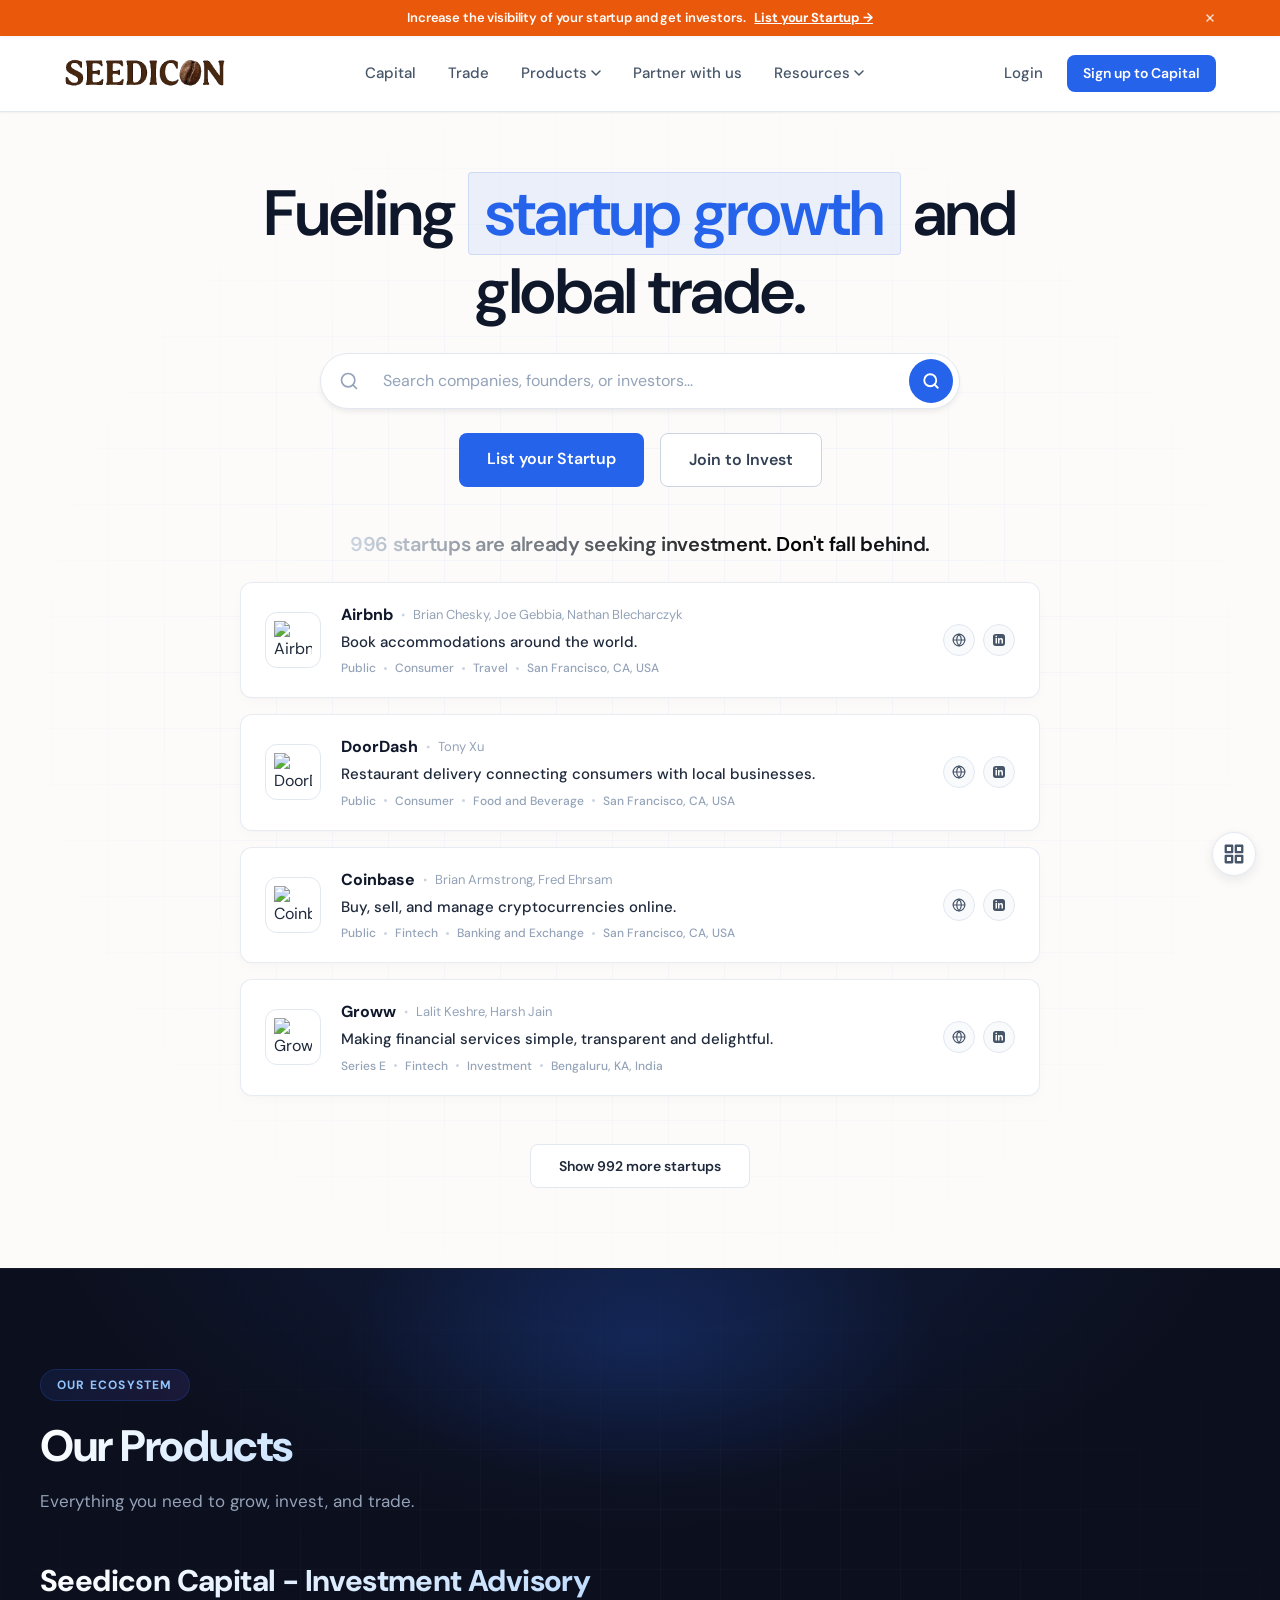
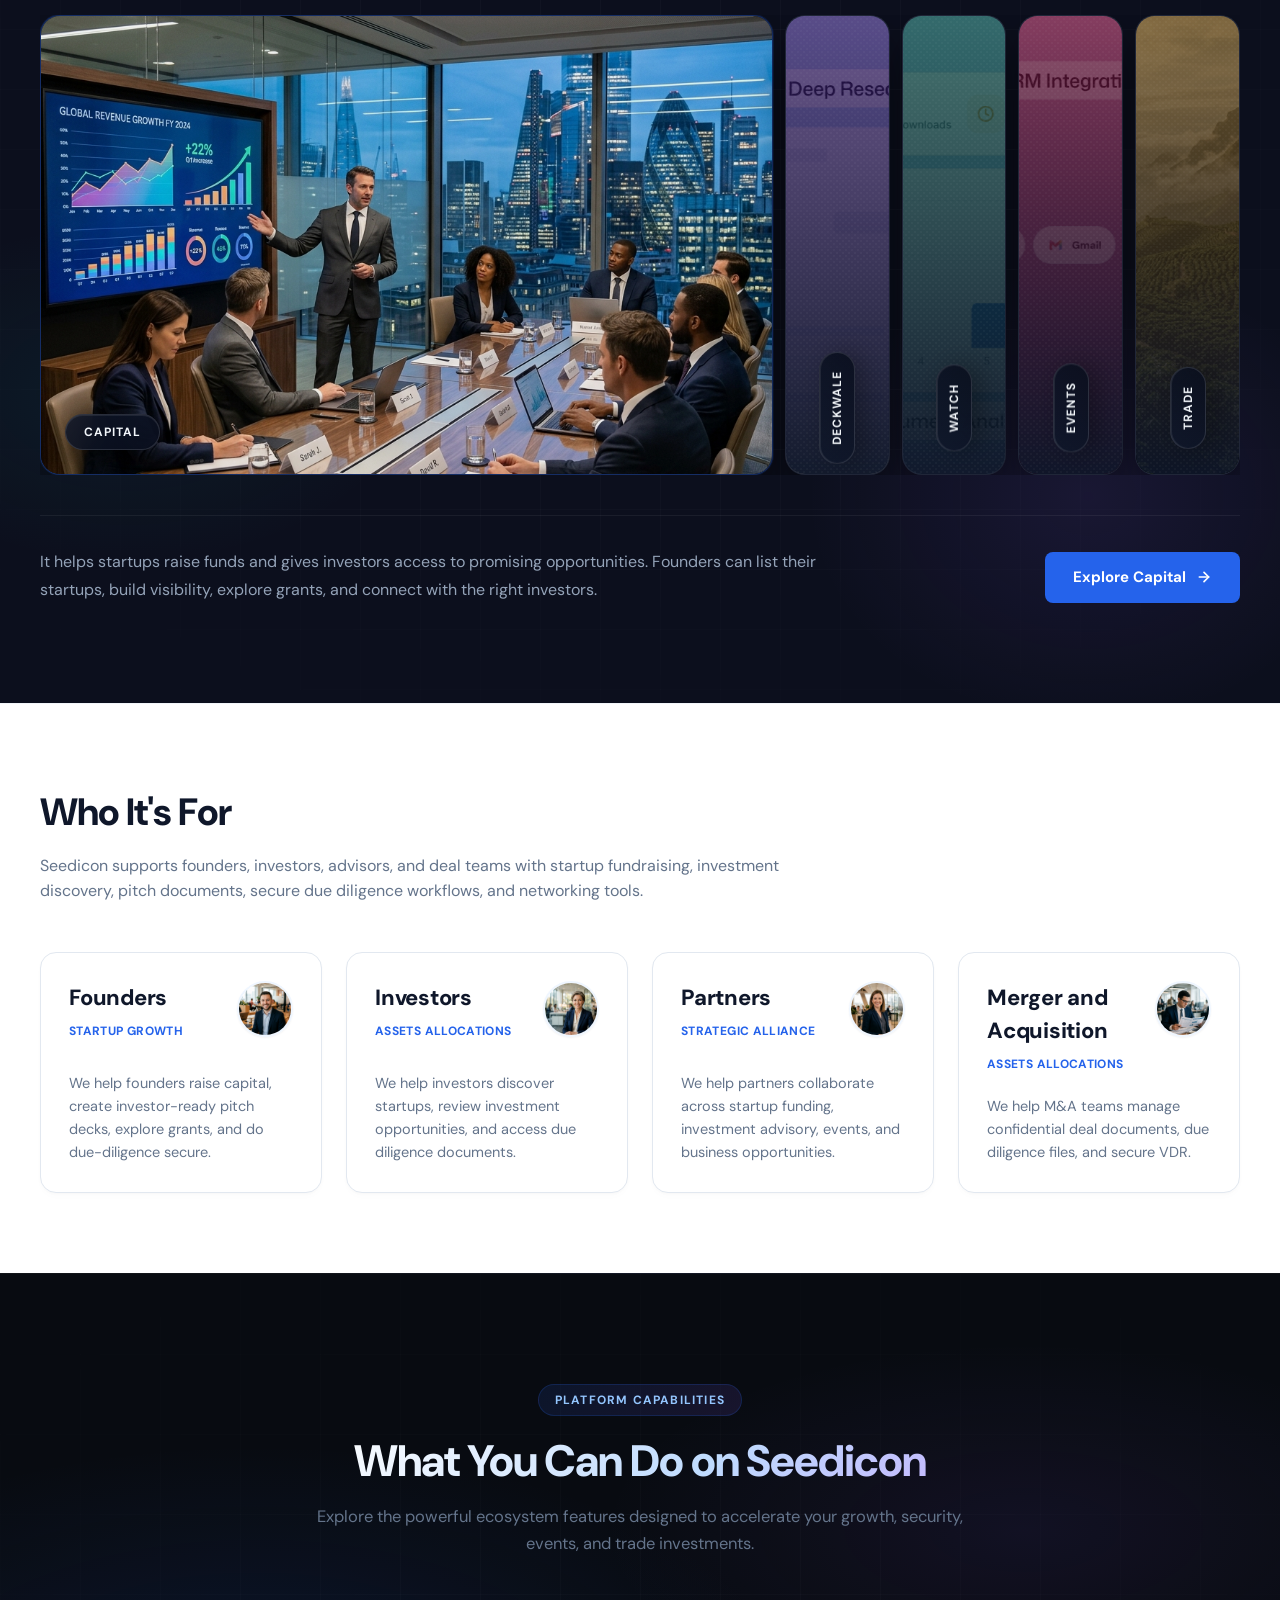
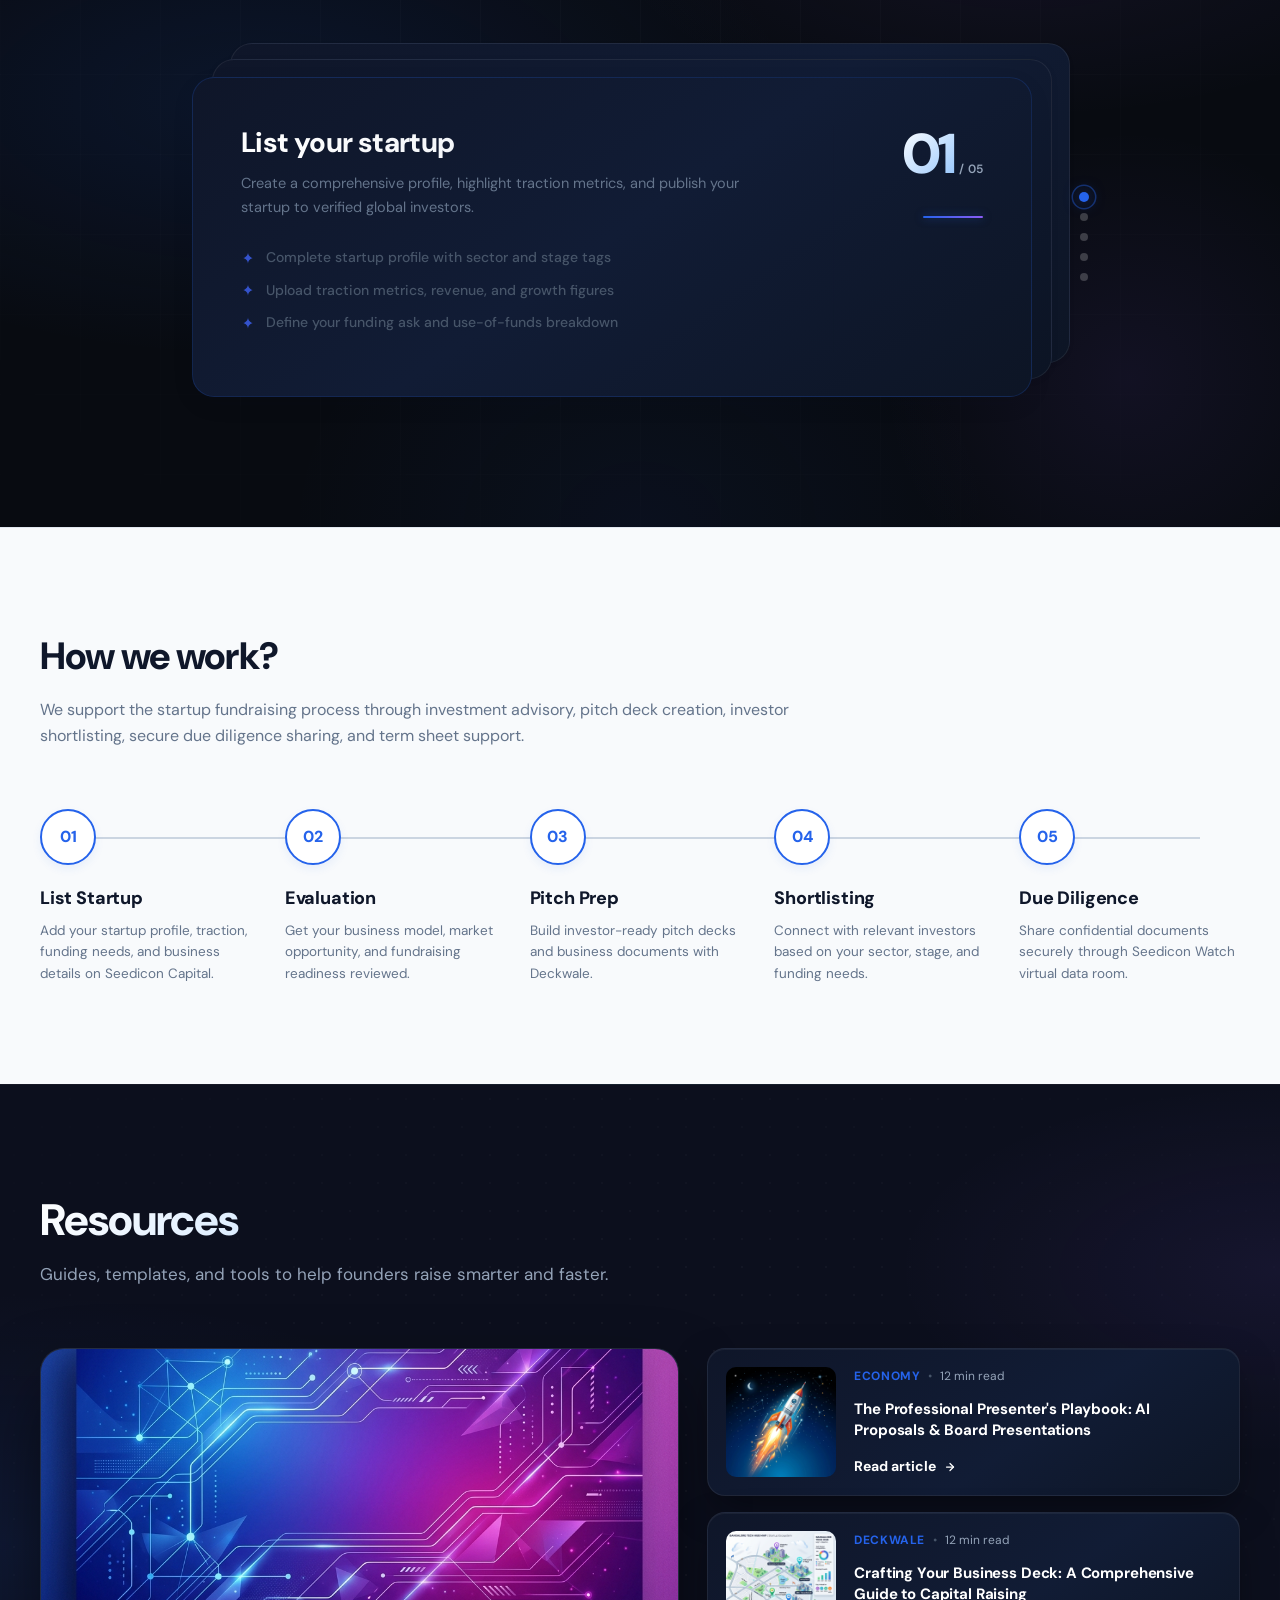
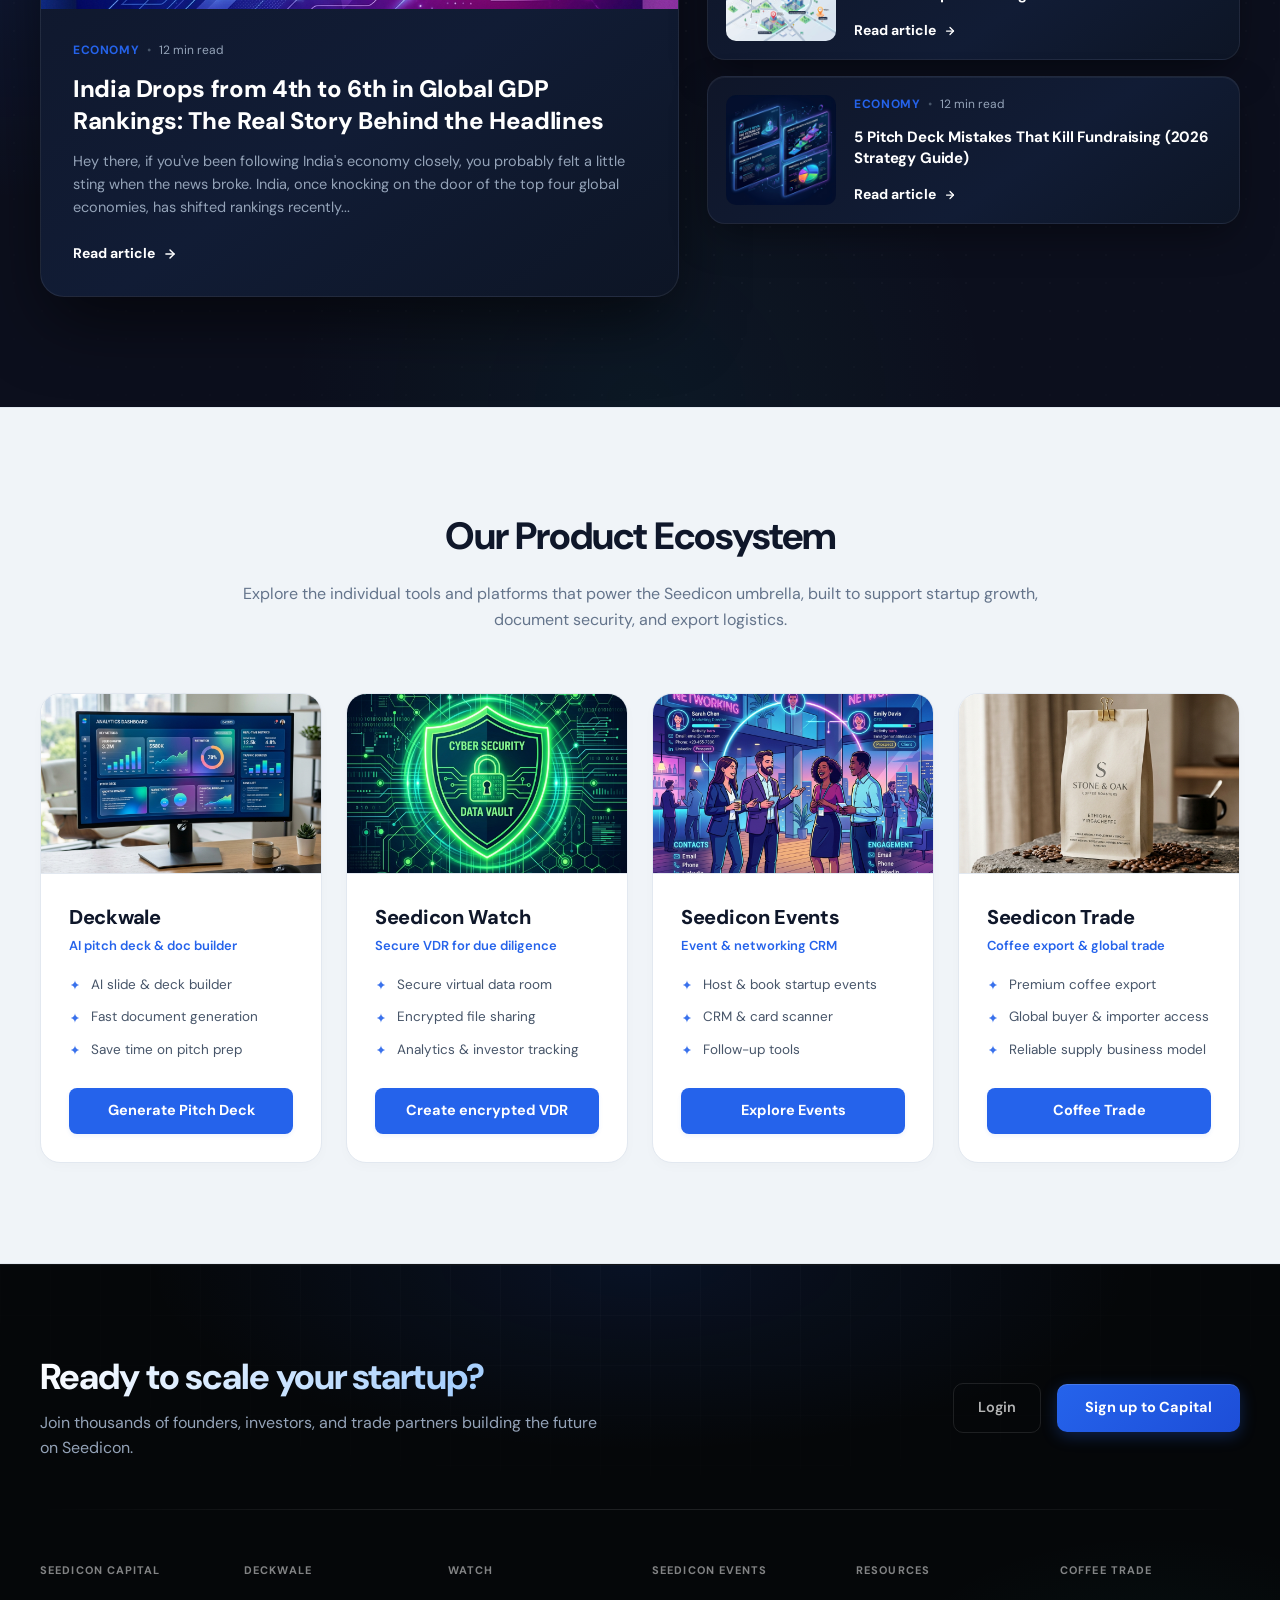
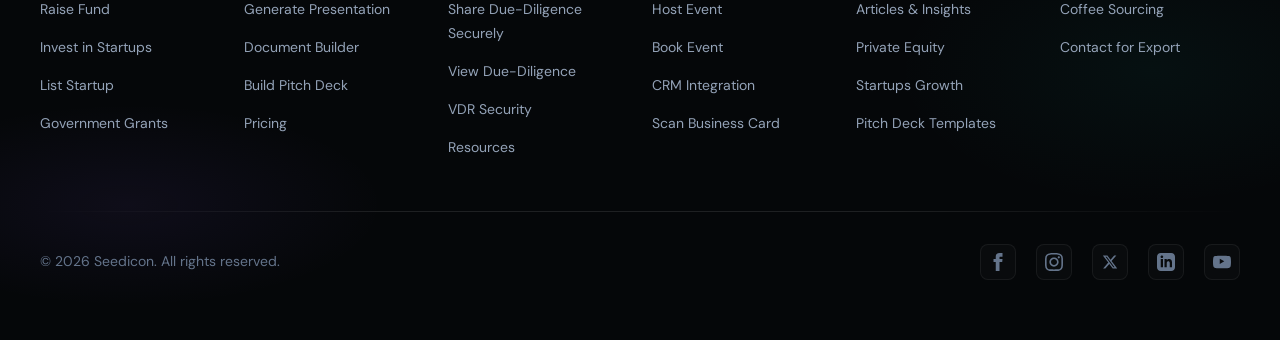
==== index.html @ f8fcb1ad "first commit" ====
<!DOCTYPE html>
<html lang="en">

<head>
  <meta charset="UTF-8">
  <meta name="viewport" content="width=device-width, initial-scale=1.0">
  <title>Seedicon - Fueling startup growth and global trade</title>
  <!-- Google Fonts - DM Sans -->
  <link rel="preconnect" href="https://fonts.googleapis.com">
  <link rel="preconnect" href="https://fonts.gstatic.com" crossorigin>
  <link
    href="https://fonts.googleapis.com/css2?family=DM+Sans:ital,opsz,wght@0,9..40,100..1000;1,9..40,100..1000&display=swap"
    rel="stylesheet">
  <!-- Core Stylesheet -->
  <link rel="stylesheet" href="style.css">
</head>

<body class="page-iteration-1">

  <!-- =========================================================================
       ITERATION 1: CLASSIC WARM (Light Mode Landing Page)
       ========================================================================= -->
  <div class="iteration-wrapper" id="iteration-1">
    
    <!-- Top CTA Announcement Banner — Thin Amber/Orange Layout -->
    <div class="top-cta-banner" id="topBanner">
      <div class="banner-container">
        <p class="banner-text">
          Increase the visibility of your startup and get investors. <a href="#" class="banner-link">List your Startup →</a>
        </p>
        <button class="banner-close-btn" id="closeTopBannerBtn" aria-label="Close Announcement Bar">
          <svg width="12" height="12" viewBox="0 0 24 24" fill="none" stroke="currentColor" stroke-width="3" stroke-linecap="round" stroke-linejoin="round">
            <line x1="18" y1="6" x2="6" y2="18"></line>
            <line x1="6" y1="6" x2="18" y2="18"></line>
          </svg>
        </button>
      </div>
    </div>
    
    <!-- Sticky White Header Navigation -->
    <header class="main-header">
      <div class="header-container">
        <!-- Logo -->
        <a href="#" class="logo">
          <img src="Assets/wordmark.webp" alt="Seedicon Logo" class="logo-image">
        </a>

        <!-- Desktop Navigation -->
        <nav class="desktop-nav">
          <a href="#" class="nav-link">Capital</a>
          <a href="#" class="nav-link">Trade</a>

          <!-- Dropdown Products -->
          <div class="nav-dropdown">
            <button class="nav-link dropdown-toggle">
              Products
              <svg class="chevron-icon" width="10" height="6" viewBox="0 0 10 6" fill="none"
                xmlns="http://www.w3.org/2000/svg">
                <path d="M1 1L5 5L9 1" stroke="currentColor" stroke-width="1.5" stroke-linecap="round"
                  stroke-linejoin="round" />
              </svg>
            </button>
            <div class="dropdown-menu mega-menu">
              <div class="mega-menu-inner">
                <!-- Left Sidebar -->
                <div class="mega-menu-sidebar">
                  <!-- Tab 1 -->
                  <div class="mega-sidebar-item active" data-tab="mega-capital">
                    <span class="mega-sidebar-title">Seedicon Capital</span>
                    <span class="mega-sidebar-subtitle">Investment advisory & discovery</span>
                  </div>
                  <!-- Tab 2 -->
                  <div class="mega-sidebar-item" data-tab="mega-deckwale">
                    <span class="mega-sidebar-title">Deckwale</span>
                    <span class="mega-sidebar-subtitle">AI pitch deck & doc builder</span>
                  </div>
                  <!-- Tab 3 -->
                  <div class="mega-sidebar-item" data-tab="mega-watch">
                    <span class="mega-sidebar-title">Seedicon Watch</span>
                    <span class="mega-sidebar-subtitle">Secure VDR due diligence</span>
                  </div>
                  <!-- Tab 4 -->
                  <div class="mega-sidebar-item" data-tab="mega-events">
                    <span class="mega-sidebar-title">Seedicon Events</span>
                    <span class="mega-sidebar-subtitle">Hosting, booking & CRM</span>
                  </div>
                </div>

                <!-- Right Content Area -->
                <div class="mega-menu-content-wrap">
                  
                  <!-- Tab 1 content: Seedicon Capital -->
                  <div class="mega-tab-content active" id="mega-capital">
                    <div class="mega-tab-header">
                      <span class="mega-header-left">Investment advisory, startup fundraising, and investor discovery platform.</span>
                      <a href="#" class="mega-header-right-link">
                        <span>Explore Capital Suite</span>
                        <svg width="12" height="12" viewBox="0 0 24 24" fill="none" stroke="currentColor" stroke-width="2.5">
                          <line x1="5" y1="12" x2="19" y2="12"></line>
                          <polyline points="12 5 19 12 12 19"></polyline>
                        </svg>
                      </a>
                    </div>
                    
                    <div class="mega-tab-body">
                      <div class="mega-links-grid">
                        <div class="mega-links-col">
                          <a href="#" class="mega-link-item">
                            <span class="mega-link-title">Raise Fund</span>
                            <span class="mega-link-desc">Connect your startup with investors and funding opportunities.</span>
                          </a>
                          <a href="#" class="mega-link-item">
                            <span class="mega-link-title">Invest in Startups</span>
                            <span class="mega-link-desc">Discover startups and explore curated investment opportunities.</span>
                          </a>
                        </div>
                        <div class="mega-links-col">
                          <a href="#" class="mega-link-item">
                            <span class="mega-link-title">List Startup</span>
                            <span class="mega-link-desc">Showcase your startup for investor visibility.</span>
                          </a>
                          <a href="#" class="mega-link-item">
                            <span class="mega-link-title">Government Grants</span>
                            <span class="mega-link-desc">Explore startup grants, schemes, and funding support.</span>
                          </a>
                        </div>
                      </div>
                      
                      <div class="mega-promo-box">
                        <div class="promo-image-container">
                          <img src="Assets/resource_featured.png" alt="Promo graphic" class="promo-img">
                        </div>
                        <div class="promo-text-container">
                          <div class="promo-title-row">
                            <span class="promo-title">Capital Discovery</span>
                            <span class="promo-badge">Live</span>
                          </div>
                          <p class="promo-desc">Ready to meet global venture capitals? Access the platform.</p>
                          <a href="#" class="promo-action-btn">
                            <svg width="14" height="14" viewBox="0 0 24 24" fill="none" stroke="currentColor" stroke-width="2.5">
                              <line x1="5" y1="12" x2="19" y2="12"></line>
                              <polyline points="12 5 19 12 12 19"></polyline>
                            </svg>
                          </a>
                        </div>
                      </div>
                    </div>
                  </div>

                  <!-- Tab 2 content: Deckwale -->
                  <div class="mega-tab-content" id="mega-deckwale">
                    <div class="mega-tab-header">
                      <span class="mega-header-left">AI-powered pitch deck, presentation, and document builder.</span>
                      <a href="#" class="mega-header-right-link">
                        <span>Explore AI Deckwale</span>
                        <svg width="12" height="12" viewBox="0 0 24 24" fill="none" stroke="currentColor" stroke-width="2.5">
                          <line x1="5" y1="12" x2="19" y2="12"></line>
                          <polyline points="12 5 19 12 12 19"></polyline>
                        </svg>
                      </a>
                    </div>
                    
                    <div class="mega-tab-body">
                      <div class="mega-links-grid">
                        <div class="mega-links-col">
                          <a href="#" class="mega-link-item">
                            <span class="mega-link-title">Generate Presentation</span>
                            <span class="mega-link-desc">Create polished presentations from prompts or ideas.</span>
                          </a>
                          <a href="#" class="mega-link-item">
                            <span class="mega-link-title">Document</span>
                            <span class="mega-link-desc">Generate business documents, proposals, and reports faster.</span>
                          </a>
                          <a href="#" class="mega-link-item">
                            <span class="mega-link-title">Pitch Deck</span>
                            <span class="mega-link-desc">Build investor-ready pitch decks with AI guidance.</span>
                          </a>
                        </div>
                        <div class="mega-links-col">
                          <a href="#" class="mega-link-item">
                            <span class="mega-link-title">Pricing</span>
                            <span class="mega-link-desc">Choose the right plan for your workflow.</span>
                          </a>
                          <a href="#" class="mega-link-item">
                            <span class="mega-link-title">Resources</span>
                            <span class="mega-link-desc">Explore templates, guides, and deck-building tips.</span>
                          </a>
                        </div>
                      </div>
                      
                      <div class="mega-promo-box">
                        <div class="promo-image-container">
                          <img src="Assets/resource_1.png" alt="Promo graphic" class="promo-img">
                        </div>
                        <div class="promo-text-container">
                          <div class="promo-title-row">
                            <span class="promo-title">Deck AI V2</span>
                            <span class="promo-badge">PRO</span>
                          </div>
                          <p class="promo-desc">Design slides in 60 seconds with new AI multi-language engine.</p>
                          <a href="#" class="promo-action-btn">
                            <svg width="14" height="14" viewBox="0 0 24 24" fill="none" stroke="currentColor" stroke-width="2.5">
                              <line x1="5" y1="12" x2="19" y2="12"></line>
                              <polyline points="12 5 19 12 12 19"></polyline>
                            </svg>
                          </a>
                        </div>
                      </div>
                    </div>
                  </div>

                  <!-- Tab 3 content: Seedicon Watch -->
                  <div class="mega-tab-content" id="mega-watch">
                    <div class="mega-tab-header">
                      <span class="mega-header-left">Secure virtual data room for due diligence sharing.</span>
                      <a href="#" class="mega-header-right-link">
                        <span>Explore Watch VDR</span>
                        <svg width="12" height="12" viewBox="0 0 24 24" fill="none" stroke="currentColor" stroke-width="2.5">
                          <line x1="5" y1="12" x2="19" y2="12"></line>
                          <polyline points="12 5 19 12 12 19"></polyline>
                        </svg>
                      </a>
                    </div>
                    
                    <div class="mega-tab-body">
                      <div class="mega-links-grid">
                        <div class="mega-links-col">
                          <a href="#" class="mega-link-item">
                            <span class="mega-link-title">Founder</span>
                            <span class="mega-link-desc">Share confidential startup documents securely with investors.</span>
                          </a>
                        </div>
                        <div class="mega-links-col">
                          <a href="#" class="mega-link-item">
                            <span class="mega-link-title">Investor</span>
                            <span class="mega-link-desc">Review company documents with controlled access and tracking.</span>
                          </a>
                        </div>
                      </div>
                      
                      <div class="mega-promo-box">
                        <div class="promo-image-container">
                          <img src="Assets/ecosystem_watch.png" alt="Promo graphic" class="promo-img">
                        </div>
                        <div class="promo-text-container">
                          <div class="promo-title-row">
                            <span class="promo-title">Secure VDR</span>
                            <span class="promo-badge">AES-256</span>
                          </div>
                          <p class="promo-desc">Enable screenshot block, watermarking, and dynamic tracking logs.</p>
                          <a href="#" class="promo-action-btn">
                            <svg width="14" height="14" viewBox="0 0 24 24" fill="none" stroke="currentColor" stroke-width="2.5">
                              <line x1="5" y1="12" x2="19" y2="12"></line>
                              <polyline points="12 5 19 12 12 19"></polyline>
                            </svg>
                          </a>
                        </div>
                      </div>
                    </div>
                  </div>

                  <!-- Tab 4 content: Seedicon Events -->
                  <div class="mega-tab-content" id="mega-events">
                    <div class="mega-tab-header">
                      <span class="mega-header-left">Event hosting, booking, networking CRM, and contact follow-up tools.</span>
                      <a href="#" class="mega-header-right-link">
                        <span>Explore Events Suite</span>
                        <svg width="12" height="12" viewBox="0 0 24 24" fill="none" stroke="currentColor" stroke-width="2.5">
                          <line x1="5" y1="12" x2="19" y2="12"></line>
                          <polyline points="12 5 19 12 12 19"></polyline>
                        </svg>
                      </a>
                    </div>
                    
                    <div class="mega-tab-body">
                      <div class="mega-links-grid">
                        <div class="mega-links-col">
                          <a href="#" class="mega-link-item">
                            <span class="mega-link-title">Host Events</span>
                            <span class="mega-link-desc">Create and manage professional events for your community.</span>
                          </a>
                          <a href="#" class="mega-link-item">
                            <span class="mega-link-title">Book Events</span>
                            <span class="mega-link-desc">Discover and register for startup and business events.</span>
                          </a>
                        </div>
                        <div class="mega-links-col">
                          <a href="#" class="mega-link-item">
                            <span class="mega-link-title">Networking CRM</span>
                            <span class="mega-link-desc">Manage event contacts, meetings, and follow-ups in one place.</span>
                          </a>
                          <a href="#" class="mega-link-item">
                            <span class="mega-link-title">Business Card Scanner</span>
                            <span class="mega-link-desc">Scan business cards and save contacts instantly.</span>
                          </a>
                        </div>
                      </div>
                      
                      <div class="mega-promo-box">
                        <div class="promo-image-container">
                          <img src="Assets/ecosystem_events.png" alt="Promo graphic" class="promo-img">
                        </div>
                        <div class="promo-text-container">
                          <div class="promo-title-row">
                            <span class="promo-title">Scanner App</span>
                            <span class="promo-badge">Free</span>
                          </div>
                          <p class="promo-desc">Turn physical cards into organized digital contacts in real-time.</p>
                          <a href="#" class="promo-action-btn">
                            <svg width="14" height="14" viewBox="0 0 24 24" fill="none" stroke="currentColor" stroke-width="2.5">
                              <line x1="5" y1="12" x2="19" y2="12"></line>
                              <polyline points="12 5 19 12 12 19"></polyline>
                            </svg>
                          </a>
                        </div>
                      </div>
                    </div>
                  </div>

                </div>
              </div>
            </div>
          </div>

          <a href="#" class="nav-link">Partner with us</a>

          <!-- Dropdown Resources -->
          <div class="nav-dropdown">
            <button class="nav-link dropdown-toggle">
              Resources
              <svg class="chevron-icon" width="10" height="6" viewBox="0 0 10 6" fill="none"
                xmlns="http://www.w3.org/2000/svg">
                <path d="M1 1L5 5L9 1" stroke="currentColor" stroke-width="1.5" stroke-linecap="round"
                  stroke-linejoin="round" />
              </svg>
            </button>
            <div class="dropdown-menu mega-menu">
              <div class="mega-menu-inner">
                <!-- Left Sidebar -->
                <div class="mega-menu-sidebar">
                  <!-- Tab 1 -->
                  <div class="mega-sidebar-item active" data-tab="mega-res-knowledge">
                    <span class="mega-sidebar-title">Knowledge Hub</span>
                    <span class="mega-sidebar-subtitle">Articles & growth guides</span>
                  </div>
                  <!-- Tab 2 -->
                  <div class="mega-sidebar-item" data-tab="mega-res-investment">
                    <span class="mega-sidebar-title">Investment Hub</span>
                    <span class="mega-sidebar-subtitle">Equity, deck & pitch materials</span>
                  </div>
                  <!-- Tab 3 -->
                  <div class="mega-sidebar-item" data-tab="mega-res-compliance">
                    <span class="mega-sidebar-title">Compliance & Grants</span>
                    <span class="mega-sidebar-subtitle">Secure VDR & state funding</span>
                  </div>
                </div>

                <!-- Right Content Area -->
                <div class="mega-menu-content-wrap">
                  
                  <!-- Tab 1 content: Knowledge Hub -->
                  <div class="mega-tab-content active" id="mega-res-knowledge">
                    <div class="mega-tab-header">
                      <span class="mega-header-left">General guides, startup updates, and global growth strategies.</span>
                      <a href="#" class="mega-header-right-link">
                        <span>All Publications</span>
                        <svg width="12" height="12" viewBox="0 0 24 24" fill="none" stroke="currentColor" stroke-width="2.5">
                          <line x1="5" y1="12" x2="19" y2="12"></line>
                          <polyline points="12 5 19 12 12 19"></polyline>
                        </svg>
                      </a>
                    </div>
                    
                    <div class="mega-tab-body">
                      <div class="mega-links-grid">
                        <div class="mega-links-col">
                          <a href="#" class="mega-link-item">
                            <span class="mega-link-title">Articles</span>
                            <span class="mega-link-desc">Insights on funding, business, trade, and growth.</span>
                          </a>
                        </div>
                        <div class="mega-links-col">
                          <a href="#" class="mega-link-item">
                            <span class="mega-link-title">Startups</span>
                            <span class="mega-link-desc">Guides and insights for startup growth.</span>
                          </a>
                        </div>
                      </div>
                      
                      <div class="mega-promo-box">
                        <div class="promo-image-container">
                          <img src="Assets/resource_featured.png" alt="Promo graphic" class="promo-img">
                        </div>
                        <div class="promo-text-container">
                          <div class="promo-title-row">
                            <span class="promo-title">Latest Report</span>
                            <span class="promo-badge">PDF</span>
                          </div>
                          <p class="promo-desc">Funding Trends 2026: Mid-year Startup Investment landscape.</p>
                          <a href="#" class="promo-action-btn">
                            <svg width="14" height="14" viewBox="0 0 24 24" fill="none" stroke="currentColor" stroke-width="2.5">
                              <line x1="5" y1="12" x2="19" y2="12"></line>
                              <polyline points="12 5 19 12 12 19"></polyline>
                            </svg>
                          </a>
                        </div>
                      </div>
                    </div>
                  </div>

                  <!-- Tab 2 content: Investment Hub -->
                  <div class="mega-tab-content" id="mega-res-investment">
                    <div class="mega-tab-header">
                      <span class="mega-header-left">Private capital networks, term sheets, and pitching frameworks.</span>
                      <a href="#" class="mega-header-right-link">
                        <span>Fundraising Tools</span>
                        <svg width="12" height="12" viewBox="0 0 24 24" fill="none" stroke="currentColor" stroke-width="2.5">
                          <line x1="5" y1="12" x2="19" y2="12"></line>
                          <polyline points="12 5 19 12 12 19"></polyline>
                        </svg>
                      </a>
                    </div>
                    
                    <div class="mega-tab-body">
                      <div class="mega-links-grid">
                        <div class="mega-links-col">
                          <a href="#" class="mega-link-item">
                            <span class="mega-link-title">Private Equity</span>
                            <span class="mega-link-desc">Resources around private capital and investment strategy.</span>
                          </a>
                        </div>
                        <div class="mega-links-col">
                          <a href="#" class="mega-link-item">
                            <span class="mega-link-title">Pitch Deck</span>
                            <span class="mega-link-desc">Resources to build better investor presentations.</span>
                          </a>
                        </div>
                      </div>
                      
                      <div class="mega-promo-box">
                        <div class="promo-image-container">
                          <img src="Assets/resource_1.png" alt="Promo graphic" class="promo-img">
                        </div>
                        <div class="promo-text-container">
                          <div class="promo-title-row">
                            <span class="promo-title">Pitch Deck Checklist</span>
                            <span class="promo-badge">NEW</span>
                          </div>
                          <p class="promo-desc">10 essential slides every VC expects to see in your deck.</p>
                          <a href="#" class="promo-action-btn">
                            <svg width="14" height="14" viewBox="0 0 24 24" fill="none" stroke="currentColor" stroke-width="2.5">
                              <line x1="5" y1="12" x2="19" y2="12"></line>
                              <polyline points="12 5 19 12 12 19"></polyline>
                            </svg>
                          </a>
                        </div>
                      </div>
                    </div>
                  </div>

                  <!-- Tab 3 content: Compliance & Grants -->
                  <div class="mega-tab-content" id="mega-res-compliance">
                    <div class="mega-tab-header">
                      <span class="mega-header-left">Secure document protection frameworks and state-sponsored schemes.</span>
                      <a href="#" class="mega-header-right-link">
                        <span>Grants Database</span>
                        <svg width="12" height="12" viewBox="0 0 24 24" fill="none" stroke="currentColor" stroke-width="2.5">
                          <line x1="5" y1="12" x2="19" y2="12"></line>
                          <polyline points="12 5 19 12 12 19"></polyline>
                        </svg>
                      </a>
                    </div>
                    
                    <div class="mega-tab-body">
                      <div class="mega-links-grid">
                        <div class="mega-links-col">
                          <a href="#" class="mega-link-item">
                            <span class="mega-link-title">VDR</span>
                            <span class="mega-link-desc">Learn about secure virtual data rooms.</span>
                          </a>
                        </div>
                        <div class="mega-links-col">
                          <a href="#" class="mega-link-item">
                            <span class="mega-link-title">Government Grants</span>
                            <span class="mega-link-desc">Guides on startup schemes and grant opportunities.</span>
                          </a>
                        </div>
                      </div>
                      
                      <div class="mega-promo-box">
                        <div class="promo-image-container">
                          <img src="Assets/resource_2.png" alt="Promo graphic" class="promo-img">
                        </div>
                        <div class="promo-text-container">
                          <div class="promo-title-row">
                            <span class="promo-title">Grants Finder</span>
                            <span class="promo-badge">Interactive</span>
                          </div>
                          <p class="promo-desc">Check your startup's eligibility for local and global government grants.</p>
                          <a href="#" class="promo-action-btn">
                            <svg width="14" height="14" viewBox="0 0 24 24" fill="none" stroke="currentColor" stroke-width="2.5">
                              <line x1="5" y1="12" x2="19" y2="12"></line>
                              <polyline points="12 5 19 12 12 19"></polyline>
                            </svg>
                          </a>
                        </div>
                      </div>
                    </div>
                  </div>

                </div>
              </div>
            </div>
          </div>
        </nav>

        <!-- CTA Action Buttons -->
        <div class="header-ctas">
          <a href="#" class="login-link">Login</a>
          <a href="#" class="btn btn-primary-nav">Sign up to Capital</a>
        </div>

        <!-- Mobile Menu Toggle -->
        <button class="mobile-toggle-btn" aria-label="Toggle Menu">
          <svg width="24" height="24" viewBox="0 0 24 24" fill="none" stroke="currentColor" stroke-width="2"
            stroke-linecap="round" stroke-linejoin="round">
            <line x1="3" y1="12" x2="21" y2="12"></line>
            <line x1="3" y1="6" x2="21" y2="6"></line>
            <line x1="3" y1="18" x2="21" y2="18"></line>
          </svg>
        </button>
      </div>

      <!-- Mobile Navigation Drawer -->
      <div class="mobile-nav-drawer">
        <nav class="mobile-nav">
          <a href="#" class="mobile-nav-link">Capital</a>
          <a href="#" class="mobile-nav-link">Trade</a>
          <div class="mobile-dropdown-header">Products</div>
          <a href="#" class="mobile-dropdown-sublink">Seedicon Capital</a>
          <a href="#" class="mobile-dropdown-sublink">Seedicon Trade</a>
          <a href="#" class="mobile-dropdown-sublink">Seedicon Insights</a>
          <a href="#" class="mobile-nav-link">Partner with us</a>
          <div class="mobile-dropdown-header">Resources</div>
          <a href="#" class="mobile-dropdown-sublink">Documentation</a>
          <a href="#" class="mobile-dropdown-sublink">Market Reports</a>
          <a href="#" class="mobile-dropdown-sublink">Help Center</a>
          <div class="mobile-drawer-footer">
            <a href="#" class="login-link">Login</a>
            <a href="#" class="btn btn-primary-nav w-full">Sign up to Capital</a>
          </div>
        </nav>
      </div>
    </header>

    <!-- Warm Light Hero Section (Back to classic Warm layout) -->
    <main class="hero-section">
      <!-- Subtle decorative tech grid background -->
      <div class="hero-grid-bg"></div>

      <div class="hero-container">
        <h1 class="hero-title">
          Fueling <span class="highlight-box">startup growth</span> and global trade.
        </h1>

        <!-- Interactive Search Bar (Light Glassmorphic Theme) -->
        <div class="search-bar-wrapper">
          <div class="search-icon-left">
            <svg width="20" height="20" viewBox="0 0 24 24" fill="none" stroke="#94a3b8" stroke-width="2"
              stroke-linecap="round" stroke-linejoin="round">
              <circle cx="11" cy="11" r="8"></circle>
              <line x1="21" y1="21" x2="16.65" y2="16.65"></line>
            </svg>
          </div>
          <input type="text" class="search-input" placeholder="Search companies, founders, or investors..."
            aria-label="Search companies, founders, or investors">
          <button class="search-btn-right" aria-label="Submit Search">
            <svg width="18" height="18" viewBox="0 0 24 24" fill="none" stroke="currentColor" stroke-width="2.5"
              stroke-linecap="round" stroke-linejoin="round">
              <circle cx="11" cy="11" r="8"></circle>
              <line x1="21" y1="21" x2="16.65" y2="16.65"></line>
            </svg>
          </button>
        </div>

        <!-- Call to Actions -->
        <div class="hero-buttons">
          <a href="#" class="btn btn-primary-hero">List your Startup</a>
          <a href="#" class="btn btn-outline-hero">Join to Invest</a>
        </div>

        <!-- Company Showcase List (Brought back inside the hero section container) -->
        <div class="company-showcase-container">
          
          <!-- Psychological FOMO Header -->
          <div class="showcase-header">
            <h2 class="showcase-title">996 startups are already seeking investment. Don't fall behind.</h2>
          </div>

          <div class="company-list">
            <!-- Row 1: Airbnb -->
            <div class="company-row">
              <div class="company-logo-box">
                <img src="https://cdn.brandfetch.io/airbnb.com?c=1idD5blp6f0v3UdGKX9" alt="Airbnb" class="company-logo">
              </div>
              <div class="company-content">
                <div class="company-meta-top">
                  <span class="company-name">Airbnb</span>
                  <span class="meta-divider">•</span>
                  <span class="company-founders">Brian Chesky, Joe Gebbia, Nathan Blecharczyk</span>
                </div>
                <div class="company-desc">Book accommodations around the world.</div>
                <div class="company-meta-bottom">
                  <span>Public</span>
                  <span class="meta-dot"></span>
                  <span>Consumer</span>
                  <span class="meta-dot"></span>
                  <span>Travel</span>
                  <span class="meta-dot"></span>
                  <span>San Francisco, CA, USA</span>
                </div>
              </div>
              <div class="company-socials">
                <a href="https://airbnb.com" target="_blank" class="social-link-btn" aria-label="Airbnb Website">
                  <svg width="14" height="14" viewBox="0 0 24 24" fill="none" stroke="currentColor" stroke-width="2"
                    stroke-linecap="round" stroke-linejoin="round">
                    <circle cx="12" cy="12" r="10"></circle>
                    <line x1="2" y1="12" x2="22" y2="12"></line>
                    <path
                      d="M12 2a15.3 15.3 0 0 1 4 10 15.3 15.3 0 0 1-4 10 15.3 15.3 0 0 1-4-10 15.3 15.3 0 0 1 4-10z">
                    </path>
                  </svg>
                </a>
                <a href="https://linkedin.com" target="_blank" class="social-link-btn" aria-label="Airbnb LinkedIn">
                  <svg width="12" height="12" viewBox="0 0 24 24" fill="currentColor">
                    <path
                      d="M19 0h-14c-2.761 0-5 2.239-5 5v14c0 2.761 2.239 5 5 5h14c2.762 0 5-2.239 5-5v-14c0-2.761-2.238-5-5-5zm-11 19h-3v-11h3v11zm-1.5-12.268c-.966 0-1.75-.779-1.75-1.75s.784-1.75 1.75-1.75 1.75.779 1.75 1.75-.784 1.75-1.75 1.75zm13.5 12.268h-3v-5.604c0-3.368-4-3.113-4 0v5.604h-3v-11h3v1.765c1.396-2.586 7-2.777 7 2.476v6.759z" />
                  </svg>
                </a>
              </div>
            </div>

            <!-- Row 2: DoorDash -->
            <div class="company-row">
              <div class="company-logo-box">
                <img src="https://cdn.brandfetch.io/doordash.com?c=1idD5blp6f0v3UdGKX9" alt="DoorDash"
                  class="company-logo">
              </div>
              <div class="company-content">
                <div class="company-meta-top">
                  <span class="company-name">DoorDash</span>
                  <span class="meta-divider">•</span>
                  <span class="company-founders">Tony Xu</span>
                </div>
                <div class="company-desc">Restaurant delivery connecting consumers with local businesses.</div>
                <div class="company-meta-bottom">
                  <span>Public</span>
                  <span class="meta-dot"></span>
                  <span>Consumer</span>
                  <span class="meta-dot"></span>
                  <span>Food and Beverage</span>
                  <span class="meta-dot"></span>
                  <span>San Francisco, CA, USA</span>
                </div>
              </div>
              <div class="company-socials">
                <a href="https://doordash.com" target="_blank" class="social-link-btn" aria-label="DoorDash Website">
                  <svg width="14" height="14" viewBox="0 0 24 24" fill="none" stroke="currentColor" stroke-width="2"
                    stroke-linecap="round" stroke-linejoin="round">
                    <circle cx="12" cy="12" r="10"></circle>
                    <line x1="2" y1="12" x2="22" y2="12"></line>
                    <path
                      d="M12 2a15.3 15.3 0 0 1 4 10 15.3 15.3 0 0 1-4 10 15.3 15.3 0 0 1-4-10 15.3 15.3 0 0 1 4-10z">
                    </path>
                  </svg>
                </a>
                <a href="https://linkedin.com" target="_blank" class="social-link-btn" aria-label="DoorDash LinkedIn">
                  <svg width="12" height="12" viewBox="0 0 24 24" fill="currentColor">
                    <path
                      d="M19 0h-14c-2.761 0-5 2.239-5 5v14c0 2.761 2.239 5 5 5h14c2.762 0 5-2.239 5-5v-14c0-2.761-2.238-5-5-5zm-11 19h-3v-11h3v11zm-1.5-12.268c-.966 0-1.75-.779-1.75-1.75s.784-1.75 1.75-1.75 1.75.779 1.75 1.75-.784 1.75-1.75 1.75zm13.5 12.268h-3v-5.604c0-3.368-4-3.113-4 0v5.604h-3v-11h3v1.765c1.396-2.586 7-2.777 7 2.476v6.759z" />
                  </svg>
                </a>
              </div>
            </div>

            <!-- Row 3: Coinbase -->
            <div class="company-row">
              <div class="company-logo-box">
                <img src="https://cdn.brandfetch.io/coinbase.com?c=1idD5blp6f0v3UdGKX9" alt="Coinbase"
                  class="company-logo">
              </div>
              <div class="company-content">
                <div class="company-meta-top">
                  <span class="company-name">Coinbase</span>
                  <span class="meta-divider">•</span>
                  <span class="company-founders">Brian Armstrong, Fred Ehrsam</span>
                </div>
                <div class="company-desc">Buy, sell, and manage cryptocurrencies online.</div>
                <div class="company-meta-bottom">
                  <span>Public</span>
                  <span class="meta-dot"></span>
                  <span>Fintech</span>
                  <span class="meta-dot"></span>
                  <span>Banking and Exchange</span>
                  <span class="meta-dot"></span>
                  <span>San Francisco, CA, USA</span>
                </div>
              </div>
              <div class="company-socials">
                <a href="https://coinbase.com" target="_blank" class="social-link-btn" aria-label="Coinbase Website">
                  <svg width="14" height="14" viewBox="0 0 24 24" fill="none" stroke="currentColor" stroke-width="2"
                    stroke-linecap="round" stroke-linejoin="round">
                    <circle cx="12" cy="12" r="10"></circle>
                    <line x1="2" y1="12" x2="22" y2="12"></line>
                    <path
                      d="M12 2a15.3 15.3 0 0 1 4 10 15.3 15.3 0 0 1-4 10 15.3 15.3 0 0 1-4-10 15.3 15.3 0 0 1 4-10z">
                    </path>
                  </svg>
                </a>
                <a href="https://linkedin.com" target="_blank" class="social-link-btn" aria-label="Coinbase LinkedIn">
                  <svg width="12" height="12" viewBox="0 0 24 24" fill="currentColor">
                    <path
                      d="M19 0h-14c-2.761 0-5 2.239-5 5v14c0 2.761 2.239 5 5 5h14c2.762 0 5-2.239 5-5v-14c0-2.761-2.238-5-5-5zm-11 19h-3v-11h3v11zm-1.5-12.268c-.966 0-1.75-.779-1.75-1.75s.784-1.75 1.75-1.75 1.75.779 1.75 1.75-.784 1.75-1.75 1.75zm13.5 12.268h-3v-5.604c0-3.368-4-3.113-4 0v5.604h-3v-11h3v1.765c1.396-2.586 7-2.777 7 2.476v6.759z" />
                  </svg>
                </a>
              </div>
            </div>

            <!-- Row 4: Groww -->
            <div class="company-row">
              <div class="company-logo-box">
                <img src="https://cdn.brandfetch.io/groww.in?c=1idD5blp6f0v3UdGKX9" alt="Groww"
                  class="company-logo">
              </div>
              <div class="company-content">
                <div class="company-meta-top">
                  <span class="company-name">Groww</span>
                  <span class="meta-divider">•</span>
                  <span class="company-founders">Lalit Keshre, Harsh Jain</span>
                </div>
                <div class="company-desc">Making financial services simple, transparent and delightful.</div>
                <div class="company-meta-bottom">
                  <span>Series E</span>
                  <span class="meta-dot"></span>
                  <span>Fintech</span>
                  <span class="meta-dot"></span>
                  <span>Investment</span>
                  <span class="meta-dot"></span>
                  <span>Bengaluru, KA, India</span>
                </div>
              </div>
              <div class="company-socials">
                <a href="https://groww.in" target="_blank" class="social-link-btn" aria-label="Groww Website">
                  <svg width="14" height="14" viewBox="0 0 24 24" fill="none" stroke="currentColor" stroke-width="2"
                    stroke-linecap="round" stroke-linejoin="round">
                    <circle cx="12" cy="12" r="10"></circle>
                    <line x1="2" y1="12" x2="22" y2="12"></line>
                    <path
                      d="M12 2a15.3 15.3 0 0 1 4 10 15.3 15.3 0 0 1-4 10 15.3 15.3 0 0 1-4-10 15.3 15.3 0 0 1 4-10z">
                    </path>
                  </svg>
                </a>
                <a href="https://linkedin.com" target="_blank" class="social-link-btn" aria-label="Groww LinkedIn">
                  <svg width="12" height="12" viewBox="0 0 24 24" fill="currentColor">
                    <path
                      d="M19 0h-14c-2.761 0-5 2.239-5 5v14c0 2.761 2.239 5 5 5h14c2.762 0 5-2.239 5-5v-14c0-2.761-2.238-5-5-5zm-11 19h-3v-11h3v11zm-1.5-12.268c-.966 0-1.75-.779-1.75-1.75s.784-1.75 1.75-1.75 1.75.779 1.75 1.75-.784 1.75-1.75 1.75zm13.5 12.268h-3v-5.604c0-3.368-4-3.113-4 0v5.604h-3v-11h3v1.765c1.396-2.586 7-2.777 7 2.476v6.759z" />
                  </svg>
                </a>
              </div>
            </div>
          </div>

          <!-- Bottom Showcase Button -->
          <div class="showcase-footer">
            <button class="btn btn-showcase-more">Show 992 more startups</button>
          </div>
        </div>

      </div>
    </main>

    <!-- Seedicon Umbrella Section (Dark mode accordion) -->
    <section class="umbrella-section">
      <div class="umbrella-container">
        <div class="umbrella-header">
          <h2 class="umbrella-title">Our Products</h2>
          <p class="umbrella-subtitle">Everything you need to grow, invest, and trade.</p>
        </div>

        <!-- Active Product Heading (Positioned above the picture accordion) -->
        <div class="product-active-header">
          <h3 class="active-product-title" id="activeProductTitle">Seedicon Capital - Investment Advisory</h3>
        </div>

        <!-- Accordion Grid Container -->
        <div class="product-accordion-wrapper">
          <!-- Panel 1: Seedicon Capital -->
          <div class="accordion-panel active" data-index="0" data-title="Seedicon Capital - Investment Advisory" data-desc="It helps startups raise funds and gives investors access to promising opportunities. Founders can list their startups, build visibility, explore grants, and connect with the right investors." data-cta="Explore Capital" data-link="#">
            <div class="panel-image-wrapper">
              <img src="Assets/product_capital.png" alt="Seedicon Capital">
            </div>
            <div class="panel-gradient-overlay gradient-capital"></div>
            <div class="panel-overlay">
              <span class="panel-tag">Capital</span>
            </div>
          </div>

          <!-- Panel 2: Deckwale -->
          <div class="accordion-panel" data-index="1" data-title="Deckwale - AI Pitch Deck and Doc. Builder" data-desc="It helps founders and teams create pitch decks, presentations, and business documents faster using AI. It also supports pitch preparation, helping founders save time and focus on building their business." data-cta="Explore Deckwale" data-link="#">
            <div class="panel-image-wrapper slideshow">
              <img src="Assets/Deckwale/State=AI Research.png" alt="AI Research" class="slide active">
              <img src="Assets/Deckwale/State=AI pitch prep.png" alt="AI pitch prep" class="slide">
              <img src="Assets/Deckwale/State=Document.png" alt="Document" class="slide">
              <img src="Assets/Deckwale/State=Presentation.png" alt="Presentation" class="slide">
            </div>
            <div class="panel-gradient-overlay gradient-deckwale"></div>
            <div class="panel-overlay">
              <span class="panel-tag">Deckwale</span>
            </div>
          </div>

          <!-- Panel 3: Watch -->
          <div class="accordion-panel" data-index="2" data-title="Watch - Secure Virtual Data Room for Due-Diligence" data-desc="It helps companies create secure virtual data rooms to share due diligence files, investor documents, and confidential business information with encrypted access, document protection, and investor analytics." data-cta="Explore Watch" data-link="#">
            <div class="panel-image-wrapper slideshow">
              <img src="Assets/Watch/Property 1=Analytics.png" alt="Analytics" class="slide active">
              <img src="Assets/Watch/Property 1=Encrypted Vault.png" alt="Encrypted Vault" class="slide">
              <img src="Assets/Watch/Property 1=NDA Investor.png" alt="NDA Investor" class="slide">
              <img src="Assets/Watch/Property 1=Share to Investor.png" alt="Share to Investor" class="slide">
            </div>
            <div class="panel-gradient-overlay gradient-watch"></div>
            <div class="panel-overlay">
              <span class="panel-tag">Watch</span>
            </div>
          </div>

          <!-- Panel 4: Events -->
          <div class="accordion-panel" data-index="3" data-title="Events - Hosting, Booking Events and Networking CRM" data-desc="It helps users host events, book events, scan business cards, save contacts, manage networking relationships, and send follow-up messages so important event connections are never missed." data-cta="Explore Events" data-link="#">
            <div class="panel-image-wrapper slideshow">
              <img src="Assets/Events/Property 1=CRM Integration.png" alt="CRM Integration" class="slide active">
              <img src="Assets/Events/Property 1=Follow-up.png" alt="Follow-up" class="slide">
              <img src="Assets/Events/Property 1=HostedEvent.png" alt="Hosted Event" class="slide">
              <img src="Assets/Events/Property 1=ScanCard.png" alt="Scan Card" class="slide">
            </div>
            <div class="panel-gradient-overlay gradient-events"></div>
            <div class="panel-overlay">
              <span class="panel-tag">Events</span>
            </div>
          </div>

          <!-- Panel 5: Trade -->
          <div class="accordion-panel" data-index="4" data-title="Trade - Coffee export and Global Trade Business" data-desc="It focuses on exporting naturally sourced coffee from premium Indian regions to global markets. We help buyers, importers, and trade partners access quality coffee through a reliable export-led business model." data-cta="Explore Trade" data-link="#">
            <div class="panel-image-wrapper">
              <img src="Assets/product_trade.png" alt="Seedicon Trade">
            </div>
            <div class="panel-gradient-overlay gradient-trade"></div>
            <div class="panel-overlay">
              <span class="panel-tag">Trade</span>
            </div>
          </div>
        </div>

        <!-- Active Content Display Container (below the accordion) -->
        <div class="product-details-container">
          <div class="details-text-side">
            <p class="active-product-desc" id="activeProductDesc">It helps startups raise funds and gives investors access to promising opportunities. Founders can list their startups, build visibility, explore grants, and connect with the right investors.</p>
          </div>
          <div class="details-btn-side">
            <a href="#" class="btn btn-explore-product" id="activeProductCta">
              <span id="activeProductCtaText">Explore Capital</span>
              <svg class="arrow-icon" width="16" height="16" viewBox="0 0 24 24" fill="none" stroke="currentColor" stroke-width="2.5" stroke-linecap="round" stroke-linejoin="round">
                <line x1="5" y1="12" x2="19" y2="12"></line>
                <polyline points="12 5 19 12 12 19"></polyline>
              </svg>
            </a>
          </div>
        </div>
      </div>
    </section>

    <!-- Who It's For Section (Light Mode) -->
    <section class="who-section">
      <div class="who-container">
        <div class="who-header">
          <h2 class="who-title">Who It's For</h2>
          <p class="who-subtitle">Seedicon supports founders, investors, advisors, and deal teams with startup fundraising, investment discovery, pitch documents, secure due diligence workflows, and networking tools.</p>
        </div>

        <div class="who-grid">
          <!-- Card 1: Founders -->
          <div class="who-card">
            <div class="card-header-row">
              <div class="card-header-text">
                <h3 class="card-role-title">Founders</h3>
                <span class="card-role-tag">Startup Growth</span>
              </div>
              <div class="card-avatar-box">
                <img src="Assets/avatar_founder.png" alt="Founders Avatar" class="card-avatar">
              </div>
            </div>
            <div class="card-body-row">
              <p class="card-role-desc">We help founders raise capital, create investor-ready pitch decks, explore grants, and do due-diligence secure.</p>
            </div>
          </div>

          <!-- Card 2: Investors -->
          <div class="who-card">
            <div class="card-header-row">
              <div class="card-header-text">
                <h3 class="card-role-title">Investors</h3>
                <span class="card-role-tag">Assets Allocations</span>
              </div>
              <div class="card-avatar-box">
                <img src="Assets/avatar_investor.png" alt="Investors Avatar" class="card-avatar">
              </div>
            </div>
            <div class="card-body-row">
              <p class="card-role-desc">We help investors discover startups, review investment opportunities, and access due diligence documents.</p>
            </div>
          </div>

          <!-- Card 3: Partners -->
          <div class="who-card">
            <div class="card-header-row">
              <div class="card-header-text">
                <h3 class="card-role-title">Partners</h3>
                <span class="card-role-tag">Strategic Alliance</span>
              </div>
              <div class="card-avatar-box">
                <img src="Assets/avatar_partner.png" alt="Partners Avatar" class="card-avatar">
              </div>
            </div>
            <div class="card-body-row">
              <p class="card-role-desc">We help partners collaborate across startup funding, investment advisory, events, and business opportunities.</p>
            </div>
          </div>

          <!-- Card 4: Merger & Acquisition -->
          <div class="who-card">
            <div class="card-header-row">
              <div class="card-header-text">
                <h3 class="card-role-title">Merger and Acquisition</h3>
                <span class="card-role-tag">Assets Allocations</span>
              </div>
              <div class="card-avatar-box">
                <img src="Assets/avatar_ma.png" alt="M&A Avatar" class="card-avatar">
              </div>
            </div>
            <div class="card-body-row">
              <p class="card-role-desc">We help M&A teams manage confidential deal documents, due diligence files, and secure VDR.</p>
            </div>
          </div>
        </div>
      </div>
    </section>

    <!-- What You Can Do Section (Dark Mode Stacked Deck) -->
    <section class="do-section">
      <div class="do-container">
        <div class="do-header">
          <h2 class="do-title">What You Can Do on Seedicon</h2>
          <p class="do-subtitle">Explore the powerful ecosystem features designed to accelerate your growth, security, events, and trade investments.</p>
        </div>

        <div class="deck-wrapper">
          <div class="cards-deck" id="cardsDeck">
            <!-- Card 1: List your startup -->
            <div class="deck-card" data-index="0">
              <div class="card-inner-grid">
                <div class="card-left-content">
                  <h3 class="deck-card-title">List your startup</h3>
                  <p class="deck-card-subtitle">Create a comprehensive profile, highlight traction metrics, and publish your startup to verified global investors.</p>
                  <ul class="deck-card-bullets">
                    <li>
                      <svg class="bullet-star" width="14" height="14" viewBox="0 0 24 24" fill="currentColor">
                        <path d="M12,2 C12,7.5 16.5,12 22,12 C16.5,12 12,16.5 12,22 C12,16.5 7.5,12 2,12 C7.5,12 12,7.5 12,2 Z"></path>
                      </svg>
                      <span>Complete startup profile with sector and stage tags</span>
                    </li>
                    <li>
                      <svg class="bullet-star" width="14" height="14" viewBox="0 0 24 24" fill="currentColor">
                        <path d="M12,2 C12,7.5 16.5,12 22,12 C16.5,12 12,16.5 12,22 C12,16.5 7.5,12 2,12 C7.5,12 12,7.5 12,2 Z"></path>
                      </svg>
                      <span>Upload traction metrics, revenue, and growth figures</span>
                    </li>
                    <li>
                      <svg class="bullet-star" width="14" height="14" viewBox="0 0 24 24" fill="currentColor">
                        <path d="M12,2 C12,7.5 16.5,12 22,12 C16.5,12 12,16.5 12,22 C12,16.5 7.5,12 2,12 C7.5,12 12,7.5 12,2 Z"></path>
                      </svg>
                      <span>Define your funding ask and use-of-funds breakdown</span>
                    </li>
                  </ul>
                </div>
                <div class="card-right-indicator">
                  <div class="slide-number-box">
                    <span class="curr-num">01</span>
                    <span class="slash-total">/ 05</span>
                  </div>
                  <div class="slide-indicator-bar"></div>
                </div>
              </div>
            </div>

            <!-- Card 2: Explore investment -->
            <div class="deck-card" data-index="1">
              <div class="card-inner-grid">
                <div class="card-left-content">
                  <h3 class="deck-card-title">Explore investment opportunities</h3>
                  <p class="deck-card-subtitle">Search a curated database of verified startups, review pitch decks, and manage deal pipeline tracking.</p>
                  <ul class="deck-card-bullets">
                    <li>
                      <svg class="bullet-star" width="14" height="14" viewBox="0 0 24 24" fill="currentColor">
                        <path d="M12,2 C12,7.5 16.5,12 22,12 C16.5,12 12,16.5 12,22 C12,16.5 7.5,12 2,12 C7.5,12 12,7.5 12,2 Z"></path>
                      </svg>
                      <span>Filter startups by sector, stage, and geographical market</span>
                    </li>
                    <li>
                      <svg class="bullet-star" width="14" height="14" viewBox="0 0 24 24" fill="currentColor">
                        <path d="M12,2 C12,7.5 16.5,12 22,12 C16.5,12 12,16.5 12,22 C12,16.5 7.5,12 2,12 C7.5,12 12,7.5 12,2 Z"></path>
                      </svg>
                      <span>Access institutional-grade investment due-diligence data</span>
                    </li>
                    <li>
                      <svg class="bullet-star" width="14" height="14" viewBox="0 0 24 24" fill="currentColor">
                        <path d="M12,2 C12,7.5 16.5,12 22,12 C16.5,12 12,16.5 12,22 C12,16.5 7.5,12 2,12 C7.5,12 12,7.5 12,2 Z"></path>
                      </svg>
                      <span>Manage active interest lists and founder contact requests</span>
                    </li>
                  </ul>
                </div>
                <div class="card-right-indicator">
                  <div class="slide-number-box">
                    <span class="curr-num">02</span>
                    <span class="slash-total">/ 05</span>
                  </div>
                  <div class="slide-indicator-bar"></div>
                </div>
              </div>
            </div>

            <!-- Card 3: Secure VDR -->
            <div class="deck-card" data-index="2">
              <div class="card-inner-grid">
                <div class="card-left-content">
                  <h3 class="deck-card-title">Manage secure virtual data rooms</h3>
                  <p class="deck-card-subtitle">Create encrypted VDR environments to share confidential M&A and regulatory documents with tracking audits.</p>
                  <ul class="deck-card-bullets">
                    <li>
                      <svg class="bullet-star" width="14" height="14" viewBox="0 0 24 24" fill="currentColor">
                        <path d="M12,2 C12,7.5 16.5,12 22,12 C16.5,12 12,16.5 12,22 C12,16.5 7.5,12 2,12 C7.5,12 12,7.5 12,2 Z"></path>
                      </svg>
                      <span>Set user-level permissions and dynamic NDA sign-offs</span>
                    </li>
                    <li>
                      <svg class="bullet-star" width="14" height="14" viewBox="0 0 24 24" fill="currentColor">
                        <path d="M12,2 C12,7.5 16.5,12 22,12 C16.5,12 12,16.5 12,22 C12,16.5 7.5,12 2,12 C7.5,12 12,7.5 12,2 Z"></path>
                      </svg>
                      <span>Watermark documents and track views, prints, and downloads</span>
                    </li>
                    <li>
                      <svg class="bullet-star" width="14" height="14" viewBox="0 0 24 24" fill="currentColor">
                        <path d="M12,2 C12,7.5 16.5,12 22,12 C16.5,12 12,16.5 12,22 C12,16.5 7.5,12 2,12 C7.5,12 12,7.5 12,2 Z"></path>
                      </svg>
                      <span>Analyze real-time investor engagement metrics</span>
                    </li>
                  </ul>
                </div>
                <div class="card-right-indicator">
                  <div class="slide-number-box">
                    <span class="curr-num">03</span>
                    <span class="slash-total">/ 05</span>
                  </div>
                  <div class="slide-indicator-bar"></div>
                </div>
              </div>
            </div>

            <!-- Card 4: AI Pitch Docs -->
            <div class="deck-card" data-index="3">
              <div class="card-inner-grid">
                <div class="card-left-content">
                  <h3 class="deck-card-title">Generate AI-powered pitch documents</h3>
                  <p class="deck-card-subtitle">Use Deckwale integrations to build pitch decks, executive summaries, and business plans in minutes.</p>
                  <ul class="deck-card-bullets">
                    <li>
                      <svg class="bullet-star" width="14" height="14" viewBox="0 0 24 24" fill="currentColor">
                        <path d="M12,2 C12,7.5 16.5,12 22,12 C16.5,12 12,16.5 12,22 C12,16.5 7.5,12 2,12 C7.5,12 12,7.5 12,2 Z"></path>
                      </svg>
                      <span>Auto-generate decks from a simple prompt or brief</span>
                    </li>
                    <li>
                      <svg class="bullet-star" width="14" height="14" viewBox="0 0 24 24" fill="currentColor">
                        <path d="M12,2 C12,7.5 16.5,12 22,12 C16.5,12 12,16.5 12,22 C12,16.5 7.5,12 2,12 C7.5,12 12,7.5 12,2 Z"></path>
                      </svg>
                      <span>Refine financial projections and business model slides</span>
                    </li>
                    <li>
                      <svg class="bullet-star" width="14" height="14" viewBox="0 0 24 24" fill="currentColor">
                        <path d="M12,2 C12,7.5 16.5,12 22,12 C16.5,12 12,16.5 12,22 C12,16.5 7.5,12 2,12 C7.5,12 12,7.5 12,2 Z"></path>
                      </svg>
                      <span>Optimize templates for premium venture capital standards</span>
                    </li>
                  </ul>
                </div>
                <div class="card-right-indicator">
                  <div class="slide-number-box">
                    <span class="curr-num">04</span>
                    <span class="slash-total">/ 05</span>
                  </div>
                  <div class="slide-indicator-bar"></div>
                </div>
              </div>
            </div>

            <!-- Card 5: Coffee Export -->
            <div class="deck-card" data-index="4">
              <div class="card-inner-grid">
                <div class="card-left-content">
                  <h3 class="deck-card-title">Export products and coordinate logistics</h3>
                  <p class="deck-card-subtitle">Factor verified trade cargo manifests and coordinate bonded freight warehouse tracking inside global markets.</p>
                  <ul class="deck-card-bullets">
                    <li>
                      <svg class="bullet-star" width="14" height="14" viewBox="0 0 24 24" fill="currentColor">
                        <path d="M12,2 C12,7.5 16.5,12 22,12 C16.5,12 12,16.5 12,22 C12,16.5 7.5,12 2,12 C7.5,12 12,7.5 12,2 Z"></path>
                      </svg>
                      <span>Factor verified invoices with supply chain lenders</span>
                    </li>
                    <li>
                      <svg class="bullet-star" width="14" height="14" viewBox="0 0 24 24" fill="currentColor">
                        <path d="M12,2 C12,7.5 16.5,12 22,12 C16.5,12 12,16.5 12,22 C12,16.5 7.5,12 2,12 C7.5,12 12,7.5 12,2 Z"></path>
                      </svg>
                      <span>Coordinate customs bonded warehouse tracking</span>
                    </li>
                    <li>
                      <svg class="bullet-star" width="14" height="14" viewBox="0 0 24 24" fill="currentColor">
                        <path d="M12,2 C12,7.5 16.5,12 22,12 C16.5,12 12,16.5 12,22 C12,16.5 7.5,12 2,12 C7.5,12 12,7.5 12,2 Z"></path>
                      </svg>
                      <span>Manage secure border logistics for Indian agricultural exports</span>
                    </li>
                  </ul>
                </div>
                <div class="card-right-indicator">
                  <div class="slide-number-box">
                    <span class="curr-num">05</span>
                    <span class="slash-total">/ 05</span>
                  </div>
                  <div class="slide-indicator-bar"></div>
                </div>
              </div>
            </div>
          </div>

          <!-- Vertical Dots Pagination on the right side of the deck -->
          <div class="deck-pagination" id="deckPagination">
            <span class="pagination-dot active" data-index="0"></span>
            <span class="pagination-dot" data-index="1"></span>
            <span class="pagination-dot" data-index="2"></span>
            <span class="pagination-dot" data-index="3"></span>
            <span class="pagination-dot" data-index="4"></span>
          </div>
        </div>
      </div>
    </section>

    <!-- How We Work Section (Light Mode) -->
    <section class="how-section">
      <div class="how-container">
        <div class="how-header">
          <h2 class="how-title">How we work?</h2>
          <p class="how-subtitle">We support the startup fundraising process through investment advisory, pitch deck creation, investor shortlisting, secure due diligence sharing, and term sheet support.</p>
        </div>

        <div class="how-timeline">
          <div class="timeline-line"></div>
          
          <!-- Step 1 -->
          <div class="timeline-step">
            <div class="step-badge">01</div>
            <h3 class="step-title">List Startup</h3>
            <p class="step-desc">Add your startup profile, traction, funding needs, and business details on Seedicon Capital.</p>
          </div>

          <!-- Step 2 -->
          <div class="timeline-step">
            <div class="step-badge">02</div>
            <h3 class="step-title">Evaluation</h3>
            <p class="step-desc">Get your business model, market opportunity, and fundraising readiness reviewed.</p>
          </div>

          <!-- Step 3 -->
          <div class="timeline-step">
            <div class="step-badge">03</div>
            <h3 class="step-title">Pitch Prep</h3>
            <p class="step-desc">Build investor-ready pitch decks and business documents with Deckwale.</p>
          </div>

          <!-- Step 4 -->
          <div class="timeline-step">
            <div class="step-badge">04</div>
            <h3 class="step-title">Shortlisting</h3>
            <p class="step-desc">Connect with relevant investors based on your sector, stage, and funding needs.</p>
          </div>

          <!-- Step 5 -->
          <div class="timeline-step">
            <div class="step-badge">05</div>
            <h3 class="step-title">Due Diligence</h3>
            <p class="step-desc">Share confidential documents securely through Seedicon Watch virtual data room.</p>
          </div>
        </div>
      </div>
    </section>

    <!-- Resources Section (Dark Mode) -->
    <section class="resources-section">
      <div class="resources-container">
        <div class="resources-header">
          <h2 class="resources-title">Resources</h2>
          <p class="resources-subtitle">Guides, templates, and tools to help founders raise smarter and faster.</p>
        </div>

        <div class="resources-grid">
          <!-- Featured Big Resource (Left Column) -->
          <div class="resource-featured-card">
            <div class="featured-image-box">
              <img src="Assets/resource_featured.png" alt="Featured Resource" class="featured-img">
            </div>
            <div class="featured-content-box">
              <div class="resource-meta-row">
                <span class="resource-tag">Economy</span>
                <span class="meta-separator">•</span>
                <span class="resource-readtime">12 min read</span>
              </div>
              <h3 class="featured-title">India Drops from 4th to 6th in Global GDP Rankings: The Real Story Behind the Headlines</h3>
              <p class="featured-excerpt">Hey there, if you've been following India's economy closely, you probably felt a little sting when the news broke. India, once knocking on the door of the top four global economies, has shifted rankings recently...</p>
              <a href="#" class="resource-link-btn">
                <span>Read article</span>
                <svg class="link-arrow" width="14" height="14" viewBox="0 0 24 24" fill="none" stroke="currentColor" stroke-width="2.5" stroke-linecap="round" stroke-linejoin="round">
                  <line x1="5" y1="12" x2="19" y2="12"></line>
                  <polyline points="12 5 19 12 12 19"></polyline>
                </svg>
              </a>
            </div>
          </div>

          <!-- Vertical List of Smaller Resources (Right Column) -->
          <div class="resource-list-side">
            <!-- Mini Resource 1 -->
            <div class="resource-mini-card">
              <div class="mini-img-box">
                <img src="Assets/resource_1.png" alt="Playbook icon" class="mini-img">
              </div>
              <div class="mini-content-box">
                <div class="resource-meta-row">
                  <span class="resource-tag">Economy</span>
                  <span class="meta-separator">•</span>
                  <span class="resource-readtime">12 min read</span>
                </div>
                <h4 class="mini-title">The Professional Presenter's Playbook: AI Proposals & Board Presentations</h4>
                <a href="#" class="resource-link-btn">
                  <span>Read article</span>
                  <svg class="link-arrow" width="12" height="12" viewBox="0 0 24 24" fill="none" stroke="currentColor" stroke-width="2.5" stroke-linecap="round" stroke-linejoin="round">
                    <line x1="5" y1="12" x2="19" y2="12"></line>
                    <polyline points="12 5 19 12 12 19"></polyline>
                  </svg>
                </a>
              </div>
            </div>

            <!-- Mini Resource 2 -->
            <div class="resource-mini-card">
              <div class="mini-img-box">
                <img src="Assets/resource_2.png" alt="Bangalore icon" class="mini-img">
              </div>
              <div class="mini-content-box">
                <div class="resource-meta-row">
                  <span class="resource-tag">Deckwale</span>
                  <span class="meta-separator">•</span>
                  <span class="resource-readtime">12 min read</span>
                </div>
                <h4 class="mini-title">Crafting Your Business Deck: A Comprehensive Guide to Capital Raising</h4>
                <a href="#" class="resource-link-btn">
                  <span>Read article</span>
                  <svg class="link-arrow" width="12" height="12" viewBox="0 0 24 24" fill="none" stroke="currentColor" stroke-width="2.5" stroke-linecap="round" stroke-linejoin="round">
                    <line x1="5" y1="12" x2="19" y2="12"></line>
                    <polyline points="12 5 19 12 12 19"></polyline>
                  </svg>
                </a>
              </div>
            </div>

            <!-- Mini Resource 3 -->
            <div class="resource-mini-card">
              <div class="mini-img-box">
                <img src="Assets/resource_3.png" alt="Errors icon" class="mini-img">
              </div>
              <div class="mini-content-box">
                <div class="resource-meta-row">
                  <span class="resource-tag">Economy</span>
                  <span class="meta-separator">•</span>
                  <span class="resource-readtime">12 min read</span>
                </div>
                <h4 class="mini-title">5 Pitch Deck Mistakes That Kill Fundraising (2026 Strategy Guide)</h4>
                <a href="#" class="resource-link-btn">
                  <span>Read article</span>
                  <svg class="link-arrow" width="12" height="12" viewBox="0 0 24 24" fill="none" stroke="currentColor" stroke-width="2.5" stroke-linecap="round" stroke-linejoin="round">
                    <line x1="5" y1="12" x2="19" y2="12"></line>
                    <polyline points="12 5 19 12 12 19"></polyline>
                  </svg>
                </a>
              </div>
            </div>
          </div>
        </div>
      </div>
    </section>

    <!-- Product Ecosystem Section (Light Mode Features Grid) -->
    <section class="ecosystem-section">
      <div class="ecosystem-container">
        <div class="ecosystem-header">
          <h2 class="ecosystem-title">Our Product Ecosystem</h2>
          <p class="ecosystem-subtitle">Explore the individual tools and platforms that power the Seedicon umbrella, built to support startup growth, document security, and export logistics.</p>
        </div>

        <div class="ecosystem-grid">
          <!-- Card 1: Deckwale -->
          <div class="ecosystem-card">
            <div class="eco-img-box">
              <img src="Assets/ecosystem_deckwale.png" alt="Deckwale Screen" class="eco-img">
            </div>
            <div class="eco-content-box">
              <h3 class="eco-card-title">Deckwale</h3>
              <span class="eco-card-tag">AI pitch deck & doc builder</span>
              <ul class="eco-card-bullets">
                <li>
                  <svg class="eco-bullet-star" width="12" height="12" viewBox="0 0 24 24" fill="currentColor">
                    <path d="M12,2 C12,7.5 16.5,12 22,12 C16.5,12 12,16.5 12,22 C12,16.5 7.5,12 2,12 C7.5,12 12,7.5 12,2 Z"></path>
                  </svg>
                  <span>AI slide & deck builder</span>
                </li>
                <li>
                  <svg class="eco-bullet-star" width="12" height="12" viewBox="0 0 24 24" fill="currentColor">
                    <path d="M12,2 C12,7.5 16.5,12 22,12 C16.5,12 12,16.5 12,22 C12,16.5 7.5,12 2,12 C7.5,12 12,7.5 12,2 Z"></path>
                  </svg>
                  <span>Fast document generation</span>
                </li>
                <li>
                  <svg class="eco-bullet-star" width="12" height="12" viewBox="0 0 24 24" fill="currentColor">
                    <path d="M12,2 C12,7.5 16.5,12 22,12 C16.5,12 12,16.5 12,22 C12,16.5 7.5,12 2,12 C7.5,12 12,7.5 12,2 Z"></path>
                  </svg>
                  <span>Save time on pitch prep</span>
                </li>
              </ul>
              <a href="#" class="btn btn-ecosystem-action">Generate Pitch Deck</a>
            </div>
          </div>

          <!-- Card 2: Seedicon Watch -->
          <div class="ecosystem-card">
            <div class="eco-img-box">
              <img src="Assets/ecosystem_watch.png" alt="Seedicon Watch Vault" class="eco-img">
            </div>
            <div class="eco-content-box">
              <h3 class="eco-card-title">Seedicon Watch</h3>
              <span class="eco-card-tag">Secure VDR for due diligence</span>
              <ul class="eco-card-bullets">
                <li>
                  <svg class="eco-bullet-star" width="12" height="12" viewBox="0 0 24 24" fill="currentColor">
                    <path d="M12,2 C12,7.5 16.5,12 22,12 C16.5,12 12,16.5 12,22 C12,16.5 7.5,12 2,12 C7.5,12 12,7.5 12,2 Z"></path>
                  </svg>
                  <span>Secure virtual data room</span>
                </li>
                <li>
                  <svg class="eco-bullet-star" width="12" height="12" viewBox="0 0 24 24" fill="currentColor">
                    <path d="M12,2 C12,7.5 16.5,12 22,12 C16.5,12 12,16.5 12,22 C12,16.5 7.5,12 2,12 C7.5,12 12,7.5 12,2 Z"></path>
                  </svg>
                  <span>Encrypted file sharing</span>
                </li>
                <li>
                  <svg class="eco-bullet-star" width="12" height="12" viewBox="0 0 24 24" fill="currentColor">
                    <path d="M12,2 C12,7.5 16.5,12 22,12 C16.5,12 12,16.5 12,22 C12,16.5 7.5,12 2,12 C7.5,12 12,7.5 12,2 Z"></path>
                  </svg>
                  <span>Analytics & investor tracking</span>
                </li>
              </ul>
              <a href="#" class="btn btn-ecosystem-action">Create encrypted VDR</a>
            </div>
          </div>

          <!-- Card 3: Seedicon Events -->
          <div class="ecosystem-card">
            <div class="eco-img-box">
              <img src="Assets/ecosystem_events.png" alt="Seedicon Events CRM" class="eco-img">
            </div>
            <div class="eco-content-box">
              <h3 class="eco-card-title">Seedicon Events</h3>
              <span class="eco-card-tag">Event & networking CRM</span>
              <ul class="eco-card-bullets">
                <li>
                  <svg class="eco-bullet-star" width="12" height="12" viewBox="0 0 24 24" fill="currentColor">
                    <path d="M12,2 C12,7.5 16.5,12 22,12 C16.5,12 12,16.5 12,22 C12,16.5 7.5,12 2,12 C7.5,12 12,7.5 12,2 Z"></path>
                  </svg>
                  <span>Host & book startup events</span>
                </li>
                <li>
                  <svg class="eco-bullet-star" width="12" height="12" viewBox="0 0 24 24" fill="currentColor">
                    <path d="M12,2 C12,7.5 16.5,12 22,12 C16.5,12 12,16.5 12,22 C12,16.5 7.5,12 2,12 C7.5,12 12,7.5 12,2 Z"></path>
                  </svg>
                  <span>CRM & card scanner</span>
                </li>
                <li>
                  <svg class="eco-bullet-star" width="12" height="12" viewBox="0 0 24 24" fill="currentColor">
                    <path d="M12,2 C12,7.5 16.5,12 22,12 C16.5,12 12,16.5 12,22 C12,16.5 7.5,12 2,12 C7.5,12 12,7.5 12,2 Z"></path>
                  </svg>
                  <span>Follow-up tools</span>
                </li>
              </ul>
              <a href="#" class="btn btn-ecosystem-action">Explore Events</a>
            </div>
          </div>

          <!-- Card 4: Seedicon Trade -->
          <div class="ecosystem-card">
            <div class="eco-img-box">
              <img src="Assets/ecosystem_trade.png" alt="Seedicon Trade Coffee" class="eco-img">
            </div>
            <div class="eco-content-box">
              <h3 class="eco-card-title">Seedicon Trade</h3>
              <span class="eco-card-tag">Coffee export & global trade</span>
              <ul class="eco-card-bullets">
                <li>
                  <svg class="eco-bullet-star" width="12" height="12" viewBox="0 0 24 24" fill="currentColor">
                    <path d="M12,2 C12,7.5 16.5,12 22,12 C16.5,12 12,16.5 12,22 C12,16.5 7.5,12 2,12 C7.5,12 12,7.5 12,2 Z"></path>
                  </svg>
                  <span>Premium coffee export</span>
                </li>
                <li>
                  <svg class="eco-bullet-star" width="12" height="12" viewBox="0 0 24 24" fill="currentColor">
                    <path d="M12,2 C12,7.5 16.5,12 22,12 C16.5,12 12,16.5 12,22 C12,16.5 7.5,12 2,12 C7.5,12 12,7.5 12,2 Z"></path>
                  </svg>
                  <span>Global buyer & importer access</span>
                </li>
                <li>
                  <svg class="eco-bullet-star" width="12" height="12" viewBox="0 0 24 24" fill="currentColor">
                    <path d="M12,2 C12,7.5 16.5,12 22,12 C16.5,12 12,16.5 12,22 C12,16.5 7.5,12 2,12 C7.5,12 12,7.5 12,2 Z"></path>
                  </svg>
                  <span>Reliable supply business model</span>
                </li>
              </ul>
              <a href="#" class="btn btn-ecosystem-action">Coffee Trade</a>
            </div>
          </div>
        </div>
      </div>
    </section>

    <!-- Alternating Section: Enlarged Multi-Column Footer -->
    <footer class="footer-section">
      <div class="footer-container">
        
        <!-- Upper Footer CTA Section -->
        <div class="footer-cta-row">
          <div class="footer-cta-left">
            <h3 class="footer-cta-title">Ready to scale your startup?</h3>
            <p class="footer-cta-desc">Join thousands of founders, investors, and trade partners building the future on Seedicon.</p>
          </div>
          <div class="footer-cta-right">
            <a href="#" class="btn-footer-secondary">Login</a>
            <a href="#" class="btn-footer-primary">Sign up to Capital</a>
          </div>
        </div>

        <div class="footer-divider"></div>

        <!-- Middle Footer Links Grid -->
        <div class="footer-links-grid">
          <!-- Col 1 -->
          <div class="footer-link-col">
            <h4 class="link-col-title">Seedicon Capital</h4>
            <ul class="link-col-list">
              <li><a href="#">Raise Fund</a></li>
              <li><a href="#">Invest in Startups</a></li>
              <li><a href="#">List Startup</a></li>
              <li><a href="#">Government Grants</a></li>
            </ul>
          </div>

          <!-- Col 2 -->
          <div class="footer-link-col">
            <h4 class="link-col-title">Deckwale</h4>
            <ul class="link-col-list">
              <li><a href="#">Generate Presentation</a></li>
              <li><a href="#">Document Builder</a></li>
              <li><a href="#">Build Pitch Deck</a></li>
              <li><a href="#">Pricing</a></li>
            </ul>
          </div>

          <!-- Col 3 -->
          <div class="footer-link-col">
            <h4 class="link-col-title">Watch</h4>
            <ul class="link-col-list">
              <li><a href="#">Share Due-Diligence Securely</a></li>
              <li><a href="#">View Due-Diligence</a></li>
              <li><a href="#">VDR Security</a></li>
              <li><a href="#">Resources</a></li>
            </ul>
          </div>

          <!-- Col 4 -->
          <div class="footer-link-col">
            <h4 class="link-col-title">Seedicon Events</h4>
            <ul class="link-col-list">
              <li><a href="#">Host Event</a></li>
              <li><a href="#">Book Event</a></li>
              <li><a href="#">CRM Integration</a></li>
              <li><a href="#">Scan Business Card</a></li>
            </ul>
          </div>

          <!-- Col 5 -->
          <div class="footer-link-col">
            <h4 class="link-col-title">Resources</h4>
            <ul class="link-col-list">
              <li><a href="#">Articles & Insights</a></li>
              <li><a href="#">Private Equity</a></li>
              <li><a href="#">Startups Growth</a></li>
              <li><a href="#">Pitch Deck Templates</a></li>
            </ul>
          </div>

          <!-- Col 6 -->
          <div class="footer-link-col">
            <h4 class="link-col-title">Coffee Trade</h4>
            <ul class="link-col-list">
              <li><a href="#">Coffee Sourcing</a></li>
              <li><a href="#">Contact for Export</a></li>
            </ul>
          </div>
        </div>

        <div class="footer-divider"></div>

        <!-- Bottom Copyright & Socials Bar -->
        <div class="footer-bottom-row">
          <p class="copyright-text">&copy; 2026 Seedicon. All rights reserved.</p>
          <div class="footer-social-icons">
            <!-- Facebook -->
            <a href="#" aria-label="Facebook" class="social-icon-link">
              <svg width="18" height="18" viewBox="0 0 24 24" fill="currentColor">
                <path d="M9 8h-3v4h3v12h5v-12h3.642l.358-4h-4v-1.667c0-.955.192-1.333 1.115-1.333h2.885v-5h-3.808c-3.596 0-5.192 1.583-5.192 4.615v3.385z"/>
              </svg>
            </a>
            <!-- Instagram -->
            <a href="#" aria-label="Instagram" class="social-icon-link">
              <svg width="18" height="18" viewBox="0 0 24 24" fill="currentColor">
                <path d="M12 2.163c3.204 0 3.584.012 4.85.07 3.252.148 4.771 1.691 4.919 4.919.058 1.265.069 1.645.069 4.849 0 3.205-.012 3.584-.069 4.849-.149 3.225-1.664 4.771-4.919 4.919-1.266.058-1.644.07-4.85.07-3.204 0-3.584-.012-4.849-.07-3.26-.149-4.771-1.699-4.919-4.92-.058-1.265-.07-1.644-.07-4.849 0-3.204.013-3.583.07-4.849.149-3.227 1.664-4.771 4.919-4.919 1.266-.057 1.645-.069 4.849-.069zm0-2c-3.259 0-3.667.014-4.947.072-4.358.2-6.78 2.618-6.98 6.98-.059 1.281-.073 1.689-.073 4.948 0 3.259.014 3.668.072 4.948.2 4.358 2.618 6.78 6.98 6.98 1.281.058 1.689.072 4.948.072 3.259 0 3.668-.014 4.948-.072 4.354-.2 6.782-2.618 6.979-6.98.059-1.28.073-1.689.073-4.948 0-3.259-.014-3.667-.072-4.947-.196-4.354-2.617-6.78-6.979-6.98-1.281-.059-1.69-.073-4.949-.073zm0 5.838c-3.403 0-6.162 2.759-6.162 6.162s2.759 6.163 6.162 6.163 6.162-2.759 6.162-6.163c0-3.403-2.759-6.162-6.162-6.162zm0 10.162c-2.209 0-4-1.79-4-4 0-2.209 1.791-4 4-4s4 1.791 4 4c0 2.21-1.791 4-4 4zm6.406-11.845c-.796 0-1.441.645-1.441 1.44s.645 1.44 1.441 1.44c.795 0 1.439-.645 1.439-1.44s-.644-1.44-1.439-1.44z"/>
              </svg>
            </a>
            <!-- X / Twitter -->
            <a href="#" aria-label="X" class="social-icon-link">
              <svg width="16" height="16" viewBox="0 0 24 24" fill="currentColor">
                <path d="M18.244 2.25h3.308l-7.227 8.26 8.502 11.24H16.17l-5.214-6.817L4.99 21.75H1.68l7.73-8.835L1.254 2.25H8.08l4.713 6.231zm-1.161 17.52h1.833L7.084 4.126H5.117z"/>
              </svg>
            </a>
            <!-- LinkedIn -->
            <a href="#" aria-label="LinkedIn" class="social-icon-link">
              <svg width="18" height="18" viewBox="0 0 24 24" fill="currentColor">
                <path d="M19 0h-14c-2.761 0-5 2.239-5 5v14c0 2.761 2.239 5 5 5h14c2.762 0 5-2.239 5-5v-14c0-2.761-2.238-5-5-5zm-11 19h-3v-11h3v11zm-1.5-12.268c-.966 0-1.75-.779-1.75-1.75s.784-1.75 1.75-1.75 1.75.779 1.75 1.75-.784 1.75-1.75 1.75zm13.5 12.268h-3v-5.604c0-3.368-4-3.113-4 0v5.604h-3v-11h3v1.765c1.396-2.586 7-2.777 7 2.476v6.759z"/>
              </svg>
            </a>
            <!-- YouTube -->
            <a href="#" aria-label="YouTube" class="social-icon-link">
              <svg width="18" height="18" viewBox="0 0 24 24" fill="currentColor">
                <path d="M23.498 6.163c-.272-1.022-1.078-1.828-2.1-2.1-1.852-.5-9.398-.5-9.398-.5s-7.546 0-9.398.5c-1.022.272-1.828 1.078-2.1 2.1-.5 1.852-.5 5.787-.5 5.787s0 3.935.5 5.787c.272 1.022 1.078 1.828 2.1 2.1 1.852.5 9.398.5 9.398.5s7.546 0 9.398-.5c1.022-.272 1.828-1.078 2.1-2.1.5-1.852.5-5.787.5-5.787s0-3.935-.5-5.787zm-14.498 8.337v-6.999l6.082 3.5-6.082 3.499z"/>
              </svg>
            </a>
          </div>
        </div>

      </div>
    </footer>

  </div>

  <!-- =========================================================================
       FLOATING ACTION BUTTON (FAB) & DROPUP SWITCHER
       ========================================================================= -->
  <div class="fab-container">
    <div class="fab-dropup" id="fabDropup">
      <div class="dropup-header">Design Iterations</div>
      <a href="index.html" class="dropup-item active">
        <span class="dropup-num">1</span>
        <span class="dropup-text">Classic Warm</span>
      </a>
      <a href="iteration2.html" class="dropup-item">
        <span class="dropup-num">2</span>
        <span class="dropup-text">Split-Screen Modern</span>
      </a>
      <a href="iteration3.html" class="dropup-item">
        <span class="dropup-num">3</span>
        <span class="dropup-text">Dark Premium Tech</span>
      </a>
    </div>
    <button class="fab-btn" id="fabBtn" aria-label="Toggle Design Menu">
      <svg class="fab-icon-default" width="22" height="22" viewBox="0 0 24 24" fill="none" stroke="currentColor"
        stroke-width="2.5" stroke-linecap="round" stroke-linejoin="round">
        <rect x="3" y="3" width="7" height="7"></rect>
        <rect x="14" y="3" width="7" height="7"></rect>
        <rect x="14" y="14" width="7" height="7"></rect>
        <rect x="3" y="14" width="7" height="7"></rect>
      </svg>
      <svg class="fab-icon-close hidden" width="22" height="22" viewBox="0 0 24 24" fill="none" stroke="currentColor"
        stroke-width="2.5" stroke-linecap="round" stroke-linejoin="round">
        <line x1="18" y1="6" x2="6" y2="18"></line>
        <line x1="6" y1="6" x2="18" y2="18"></line>
      </svg>
    </button>
  </div>

  <!-- Core Javascript -->
  <script src="script.js"></script>
</body>

</html>
---- style.css ----
/* =========================================================================
   SEEDICON SITE STYLING
   Font: DM Sans Only
   Theme: Premium, High-Performance, Multi-Product Landing Page
   ========================================================================= */

/* -------------------------------------------------------------------------
   1. RESET & FOUNDATIONS
   ------------------------------------------------------------------------- */
*,
*::before,
*::after {
  box-sizing: border-box;
  margin: 0;
  padding: 0;
}

:root {
  /* Color Tokens - General */
  --primary-blue: #2563eb;
  --primary-blue-hover: #1d4ed8;
  --primary-blue-light: rgba(37, 99, 235, 0.08);
  --coffee-brown: #56341f;
  --coffee-brown-dark: #3e2414;
  --slate-50: #f8fafc;
  --slate-100: #f1f5f9;
  --slate-200: #e2e8f0;
  --slate-300: #cbd5e1;
  --slate-400: #94a3b8;
  --slate-500: #64748b;
  --slate-600: #475569;
  --slate-700: #334155;
  --slate-800: #1e293b;
  --slate-900: #0f172a;

  /* Dark Theme Tokens */
  --dark-bg-deepest: #050709;
  --dark-bg-base: #080b11;
  --dark-bg-surface: #0c0f1d;
  --dark-bg-card: #0f1629;
  --dark-bg-elevated: #131c30;
  --dark-border: rgba(255, 255, 255, 0.06);
  --dark-border-glow: rgba(37, 99, 235, 0.25);
  --dark-text-primary: #f1f5f9;
  --dark-text-secondary: #94a3b8;
  --dark-text-muted: #64748b;

  /* Glow Effects */
  --glow-blue: 0 0 40px rgba(37, 99, 235, 0.15);
  --glow-blue-strong: 0 0 60px rgba(37, 99, 235, 0.25);
  --glow-purple: 0 0 40px rgba(139, 92, 246, 0.15);
  --glow-teal: 0 0 40px rgba(20, 184, 166, 0.12);

  /* Font Stack */
  --font-main: 'DM Sans', -apple-system, BlinkMacSystemFont, "Segoe UI", Roboto, sans-serif;

  /* Layout Constants */
  --header-height: 76px;
  --switcher-height: 0px;

  /* Shadows */
  --shadow-sm: 0 1px 2px 0 rgba(0, 0, 0, 0.05);
  --shadow-md: 0 4px 6px -1px rgba(0, 0, 0, 0.05), 0 2px 4px -1px rgba(0, 0, 0, 0.03);
  --shadow-lg: 0 10px 15px -3px rgba(0, 0, 0, 0.05), 0 4px 6px -2px rgba(0, 0, 0, 0.03);
  --shadow-xl: 0 20px 25px -5px rgba(0, 0, 0, 0.08), 0 10px 10px -5px rgba(0, 0, 0, 0.04);
  --shadow-premium: 0 25px 50px -12px rgba(0, 0, 0, 0.06);
  --shadow-dark-card: 0 20px 60px -10px rgba(0, 0, 0, 0.6), 0 4px 8px rgba(0, 0, 0, 0.3), inset 0 1px 0 rgba(255, 255, 255, 0.06);

  /* Transitions */
  --transition-fast: 0.15s cubic-bezier(0.4, 0, 0.2, 1);
  --transition-normal: 0.25s cubic-bezier(0.4, 0, 0.2, 1);
  --transition-slow: 0.4s cubic-bezier(0.4, 0, 0.2, 1);
}

html {
  scroll-behavior: smooth;
  -webkit-font-smoothing: antialiased;
  -moz-osx-font-smoothing: grayscale;
}

body {
  font-family: var(--font-main);
  background-color: #ffffff;
  color: var(--slate-800);
  overflow-x: hidden;
  padding-top: var(--switcher-height);
  line-height: 1.5;
}

body.page-iteration-1 {
  background-color: #fcfbfa;
}

body.page-iteration-2 {
  background-color: #ffffff;
}

body.page-iteration-3 {
  background-color: #07090e;
}

/* Typography elements */
h1,
h2,
h3,
h4,
h5,
h6 {
  font-weight: 700;
  letter-spacing: -0.02em;
}

a {
  text-decoration: none;
  color: inherit;
  transition: var(--transition-fast);
}

button {
  font-family: inherit;
  cursor: pointer;
}

/* -------------------------------------------------------------------------
   2. FLOATING ACTION BUTTON (FAB) & DROPUP SWITCHER
   ------------------------------------------------------------------------- */
.fab-container {
  position: fixed;
  right: 24px;
  bottom: 24px;
  z-index: 9999;
}

.fab-btn {
  width: 44px;
  height: 44px;
  border-radius: 50%;
  background: rgba(255, 255, 255, 0.85);
  backdrop-filter: blur(12px);
  color: var(--slate-600);
  border: 1px solid var(--slate-200);
  display: flex;
  align-items: center;
  justify-content: center;
  box-shadow: 0 4px 12px rgba(15, 23, 42, 0.08), 0 0 0 1px rgba(15, 23, 42, 0.02);
  transition: transform 0.25s cubic-bezier(0.175, 0.885, 0.32, 1.15), background-color 0.2s, color 0.2s, box-shadow 0.2s;
  position: relative;
}

.fab-btn:hover {
  background-color: #ffffff;
  color: var(--primary-blue);
  transform: scale(1.06);
  box-shadow: 0 6px 16px rgba(15, 23, 42, 0.12), 0 0 0 1px rgba(15, 23, 42, 0.02);
}

.fab-btn:active {
  transform: scale(0.96);
}

.fab-btn svg {
  transition: opacity 0.2s ease, transform 0.2s ease;
}

.fab-icon-close {
  position: absolute;
}

.fab-icon-default.hidden,
.fab-icon-close.hidden {
  opacity: 0;
  pointer-events: none;
  transform: rotate(45deg) scale(0.8);
}

.fab-dropup {
  position: absolute;
  bottom: calc(100% + 12px);
  right: 0;
  width: 230px;
  background: rgba(255, 255, 255, 0.92);
  backdrop-filter: blur(16px);
  border: 1px solid rgba(0, 0, 0, 0.06);
  border-radius: 14px;
  box-shadow: 0 10px 30px rgba(15, 23, 42, 0.1);
  padding: 10px;
  display: flex;
  flex-direction: column;
  gap: 4px;
  opacity: 0;
  visibility: hidden;
  transform: translateY(12px) scale(0.96);
  transform-origin: bottom right;
  transition: opacity 0.25s cubic-bezier(0.16, 1, 0.3, 1), transform 0.25s cubic-bezier(0.16, 1, 0.3, 1), visibility 0.25s;
}

.fab-dropup.open {
  opacity: 1;
  visibility: visible;
  transform: translateY(0) scale(1);
}

.dropup-header {
  font-size: 10px;
  font-weight: 700;
  text-transform: uppercase;
  color: var(--slate-400);
  letter-spacing: 0.06em;
  padding: 4px 8px 8px 8px;
  border-bottom: 1px solid rgba(0, 0, 0, 0.05);
  margin-bottom: 4px;
}

.dropup-item {
  display: flex;
  align-items: center;
  gap: 8px;
  padding: 8px 10px;
  border-radius: 8px;
  color: var(--slate-600);
  font-size: 13px;
  font-weight: 500;
  transition: var(--transition-fast);
}

.dropup-item:hover {
  background-color: rgba(0, 0, 0, 0.03);
  color: var(--slate-900);
}

.dropup-item.active {
  background-color: var(--primary-blue);
  color: #ffffff;
}

.dropup-num {
  font-weight: 700;
  background-color: rgba(0, 0, 0, 0.06);
  width: 18px;
  height: 18px;
  border-radius: 50%;
  display: inline-flex;
  align-items: center;
  justify-content: center;
  font-size: 10px;
  color: var(--slate-600);
}

.dropup-item.active .dropup-num {
  background-color: rgba(255, 255, 255, 0.25);
  color: #ffffff;
}

/* -------------------------------------------------------------------------
   3. GENERAL WEB COMPONENTS & CTA BUTTONS
   ------------------------------------------------------------------------- */
.btn {
  display: inline-flex;
  align-items: center;
  justify-content: center;
  padding: 10px 20px;
  border-radius: 8px;
  font-size: 15px;
  font-weight: 600;
  border: none;
  cursor: pointer;
  transition: var(--transition-normal);
}

.btn-primary-nav {
  background-color: var(--primary-blue);
  color: #ffffff;
  padding: 8px 16px;
  font-size: 14px;
}

.btn-primary-nav:hover {
  background-color: var(--primary-blue-hover);
  transform: translateY(-1px);
  box-shadow: 0 4px 12px rgba(37, 99, 235, 0.15);
}

.btn-primary-hero {
  background-color: var(--primary-blue);
  color: #ffffff;
  padding: 14px 28px;
  font-size: 16px;
  border-radius: 8px;
}

.btn-primary-hero:hover {
  background-color: var(--primary-blue-hover);
  transform: translateY(-2px);
  box-shadow: 0 8px 24px rgba(37, 99, 235, 0.25);
}

.btn-outline-hero {
  background-color: white;
  color: var(--primary-blue);
  border: 1px solid var(--primary-blue);
  padding: 14px 28px;
  font-size: 16px;
  border-radius: 8px;
}

.btn-outline-hero:hover {
  background-color: var(--primary-blue-light);
  transform: translateY(-2px);
}

/* Logo Styling */
.logo {
  display: inline-flex;
  align-items: center;
  user-select: none;
}

.logo-image {
  height: 28px;
  width: auto;
  display: block;
}

/* -------------------------------------------------------------------------
   4. ITERATION 1: CLASSIC WARM (Default Theme styling)
   ------------------------------------------------------------------------- */
#iteration-1 {
  background-color: #fcfbfa;
  /* Slightly warm premium canvas background */
  min-height: calc(100vh - var(--switcher-height));
  display: flex;
  flex-direction: column;
}

#iteration-1 .main-header {
  height: var(--header-height);
  background-color: #ffffff;
  border-bottom: 1px solid #e2e8f0;
  box-shadow: 0 2px 8px rgba(0, 0, 0, 0.015);
  display: flex;
  align-items: center;
  position: sticky;
  top: 0;
  z-index: 100;
  /* Position context for full-width mega menu */
  position: sticky;
  overflow: visible;
}

#iteration-1 .header-container {
  width: 100%;
  max-width: 1200px;
  margin: 0 auto;
  padding: 0 24px;
  display: flex;
  justify-content: space-between;
  align-items: center;
  /* No position:relative here — mega menu must escape this box */
}

/* Header Navigation items */
#iteration-1 .desktop-nav {
  display: flex;
  align-items: center;
  gap: 32px;
}

#iteration-1 .nav-link {
  font-size: 15px;
  font-weight: 500;
  color: var(--slate-600);
  display: flex;
  align-items: center;
  gap: 4px;
  background: none;
  border: none;
  padding: 0;
  cursor: pointer;
}

#iteration-1 .nav-link:hover {
  color: var(--primary-blue);
}

#iteration-1 .chevron-icon {
  transition: transform 0.2s ease;
}

#iteration-1 .nav-dropdown:hover .chevron-icon {
  transform: rotate(180deg);
}

#iteration-1 .nav-dropdown:hover .dropdown-menu {
  opacity: 1;
  visibility: visible;
  transform: translateY(0);
}

/* Custom Dropdown Styling */
.nav-dropdown {
  position: relative;
}

.dropdown-menu {
  position: absolute;
  top: 100%;
  left: 50%;
  transform: translateX(-50%) translateY(8px);
  width: 280px;
  background-color: #ffffff;
  border-radius: 12px;
  padding: 12px;
  box-shadow: var(--shadow-xl), 0 0 0 1px rgba(0, 0, 0, 0.05);
  opacity: 0;
  visibility: hidden;
  transition: transform 0.2s ease, opacity 0.2s ease, visibility 0.2s ease;
  z-index: 500;
}

.dropdown-item {
  display: flex;
  align-items: flex-start;
  gap: 12px;
  padding: 10px;
  border-radius: 8px;
  transition: var(--transition-fast);
}

.dropdown-item:hover {
  background-color: var(--slate-50);
}

.item-icon {
  width: 32px;
  height: 32px;
  border-radius: 6px;
  display: flex;
  align-items: center;
  justify-content: center;
  flex-shrink: 0;
}

.item-icon.bg-blue {
  background-color: #eff6ff;
  color: var(--primary-blue);
}

.item-icon.bg-green {
  background-color: #ecfdf5;
  color: #10b981;
}

.item-icon.bg-purple {
  background-color: #faf5ff;
  color: #8b5cf6;
}

.item-text {
  display: flex;
  flex-direction: column;
}

.item-title {
  font-size: 14px;
  font-weight: 600;
  color: var(--slate-800);
}

.item-desc {
  font-size: 12px;
  color: var(--slate-400);
  margin-top: 1px;
}

#iteration-1 .header-ctas {
  display: flex;
  align-items: center;
  gap: 24px;
}

#iteration-1 .login-link {
  font-size: 15px;
  font-weight: 500;
  color: var(--slate-600);
}

#iteration-1 .login-link:hover {
  color: var(--primary-blue);
}

/* Mobile responsive menu */
.mobile-toggle-btn {
  display: none;
  background: none;
  border: none;
  color: var(--slate-800);
}

.mobile-nav-drawer {
  display: none;
}

/* Hero Section */
#iteration-1 .hero-section {
  flex-grow: 1;
  display: flex;
  align-items: center;
  justify-content: center;
  padding: 80px 24px;
  text-align: center;
}

#iteration-1 .hero-container {
  max-width: 800px;
  margin: 0 auto;
  display: flex;
  flex-direction: column;
  align-items: center;
}

#iteration-1 .hero-title {
  font-size: 64px;
  font-weight: 600;
  line-height: 1.15;
  color: var(--slate-900);
  margin-bottom: 24px;
  /* Condensed margin bottom */
}

#iteration-1 .highlight {
  color: var(--primary-blue);
  padding: 4px 20px;
  border-radius: 9999px;
  display: inline-block;
  white-space: nowrap;
}

/* Pill-Shaped Search Bar */
.search-bar-wrapper {
  position: relative;
  width: 100%;
  max-width: 620px;
  background-color: #ffffff;
  border: 1px solid var(--slate-200);
  border-radius: 9999px;
  padding: 6px;
  padding-left: 20px;
  display: flex;
  align-items: center;
  box-shadow: 0 10px 30px -10px rgba(0, 0, 0, 0.06), 0 1px 3px rgba(0, 0, 0, 0.02);
  transition: var(--transition-normal);
  margin-bottom: 32px;
}

.search-bar-wrapper:focus-within {
  border-color: var(--primary-blue);
  box-shadow: 0 10px 30px -10px rgba(37, 99, 235, 0.15), 0 0 0 4px rgba(37, 99, 235, 0.1);
  transform: translateY(-1px);
}

.search-icon-left {
  display: flex;
  align-items: center;
  justify-content: center;
  margin-right: 12px;
}

.search-input {
  flex-grow: 1;
  border: none;
  outline: none;
  font-family: inherit;
  font-size: 15px;
  color: var(--slate-800);
  background-color: transparent;
  width: 100%;
}

.search-input::placeholder {
  color: var(--slate-400);
}

.search-btn-right {
  width: 40px;
  height: 40px;
  border-radius: 50%;
  background-color: var(--primary-blue);
  color: #ffffff;
  border: none;
  display: flex;
  align-items: center;
  justify-content: center;
  transition: var(--transition-fast);
}

.search-btn-right:hover {
  background-color: var(--primary-blue-hover);
  transform: scale(1.05);
}

#iteration-1 .hero-buttons {
  display: flex;
  gap: 16px;
}

/* -------------------------------------------------------------------------
   5. ITERATION 2: SPLIT-SCREEN MODERN (Dynamic Layout)
   ------------------------------------------------------------------------- */
#iteration-2 {
  background: radial-gradient(circle at 80% 20%, rgba(37, 99, 235, 0.06) 0%, transparent 60%),
    radial-gradient(circle at 20% 80%, rgba(96, 165, 250, 0.03) 0%, transparent 50%),
    #f8fafc;
  min-height: calc(100vh - var(--switcher-height));
  display: flex;
  flex-direction: column;
  position: relative;
}

#iteration-2 .main-header.glass-header {
  height: var(--header-height);
  background-color: #ffffff;
  border-bottom: 1px solid rgba(226, 232, 240, 0.8);
  box-shadow: 0 1px 3px rgba(0, 0, 0, 0.02);
  display: flex;
  align-items: center;
  position: sticky;
  top: var(--switcher-height);
  z-index: 100;
}

#iteration-2 .header-container {
  width: 100%;
  max-width: 1200px;
  margin: 0 auto;
  padding: 0 24px;
  display: flex;
  justify-content: space-between;
  align-items: center;
  box-sizing: border-box;
}

#iteration-2 .logo-text {
  font-size: 24px;
  font-weight: 800;
  color: #5c3d2e;
  /* Warm bronze accent brand color from screenshot */
  letter-spacing: -0.019em;
}

#iteration-2 .desktop-nav {
  display: flex;
  align-items: center;
  gap: 32px;
}

#iteration-2 .nav-link {
  font-size: 15px;
  font-weight: 500;
  color: var(--slate-600);
  display: flex;
  align-items: center;
  gap: 4px;
  background: none;
  border: none;
  padding: 0;
  cursor: pointer;
  transition: color 0.2s ease;
}

#iteration-2 .nav-link:hover {
  color: var(--primary-blue);
}

#iteration-2 .chevron-icon {
  transition: transform 0.2s ease;
}

#iteration-2 .nav-dropdown:hover .chevron-icon {
  transform: rotate(180deg);
}

#iteration-2 .nav-dropdown:hover .dropdown-menu {
  opacity: 1;
  visibility: visible;
  transform: translateX(-50%) translateY(0);
}

#iteration-2 .header-ctas {
  display: flex;
  align-items: center;
  gap: 20px;
}

#iteration-2 .login-link {
  color: var(--slate-600);
  font-size: 15px;
  font-weight: 500;
  transition: color 0.2s ease;
}

#iteration-2 .login-link:hover {
  color: var(--primary-blue);
}

#iteration-2 .btn-primary-nav {
  background-color: var(--primary-blue);
  color: #ffffff;
  padding: 10px 20px;
  font-size: 14px;
  font-weight: 600;
  border-radius: 8px;
  transition: var(--transition-normal);
  display: inline-block;
}

#iteration-2 .btn-primary-nav:hover {
  background-color: var(--primary-blue-hover);
  transform: translateY(-1px);
}

/* Split-Screen Layout Definition */
.split-hero {
  flex-grow: 1;
  display: flex;
  flex-direction: column;
  justify-content: center;
  padding: 40px 24px 60px 24px;
}

.hero-split-container {
  width: 100%;
  max-width: 1200px;
  margin: 0 auto;
  display: grid;
  grid-template-columns: 1.15fr 0.85fr;
  gap: 50px;
  align-items: center;
}

.pill-badge {
  display: inline-flex;
  align-items: center;
  gap: 8px;
  background-color: rgba(37, 99, 235, 0.06);
  border: 1px solid rgba(37, 99, 235, 0.12);
  padding: 6px 14px;
  border-radius: 9999px;
  font-size: 13px;
  font-weight: 600;
  color: var(--primary-blue);
  margin-bottom: 24px;
  width: fit-content;
}

.pulse-dot {
  width: 6px;
  height: 6px;
  border-radius: 50%;
  background-color: var(--primary-blue);
  animation: pulse-blue 2s infinite;
}

@keyframes pulse-blue {
  0% {
    transform: scale(0.95);
    box-shadow: 0 0 0 0 rgba(37, 99, 235, 0.7);
  }

  70% {
    transform: scale(1);
    box-shadow: 0 0 0 6px rgba(37, 99, 235, 0);
  }

  100% {
    transform: scale(0.95);
    box-shadow: 0 0 0 0 rgba(37, 99, 235, 0);
  }
}

.hero-title-left {
  font-size: 52px;
  font-weight: 800;
  line-height: 1.15;
  color: var(--slate-900);
  margin-bottom: 20px;
  letter-spacing: -0.02em;
}

.hero-title-left .highlight-box {
  background-color: var(--primary-blue-light);
  color: var(--primary-blue);
  padding: 4px 16px;
  border-radius: 4px;
  border: 1px solid rgba(37, 99, 235, 0.15);
  display: inline-block;
  white-space: nowrap;
}

.hero-subtitle {
  font-size: 17px;
  color: var(--slate-500);
  line-height: 1.6;
  margin-bottom: 28px;
  max-width: 540px;
}

#iteration-2 .search-bar-wrapper {
  display: flex;
  align-items: center;
  background-color: #ffffff;
  border: 1px solid var(--slate-200);
  border-radius: 9999px;
  padding: 4px 6px 4px 18px;
  width: 100%;
  max-width: 540px;
  margin: 0 0 24px 0;
  position: relative;
  transition: all 0.3s ease;
  box-shadow: var(--shadow-sm);
  height: 56px;
  box-sizing: border-box;
}

#iteration-2 .search-bar-wrapper:focus-within {
  border-color: var(--primary-blue);
  box-shadow: 0 0 0 3px rgba(37, 99, 235, 0.15), var(--shadow-md);
}

#iteration-2 .search-bar-wrapper .search-input {
  background: transparent;
  border: none;
  color: var(--slate-800);
  font-size: 15px;
  width: 100%;
  padding: 8px 12px;
  outline: none;
  font-family: inherit;
}

#iteration-2 .search-bar-wrapper .search-btn-right {
  background-color: var(--primary-blue);
  color: #ffffff;
  border: none;
  width: 44px;
  height: 44px;
  border-radius: 50%;
  display: flex;
  align-items: center;
  justify-content: center;
  cursor: pointer;
  transition: background-color 0.2s ease, transform 0.2s ease;
  flex-shrink: 0;
}

#iteration-2 .search-bar-wrapper .search-btn-right:hover {
  background-color: var(--primary-blue-hover);
  transform: scale(1.04);
}

.hero-buttons.left-aligned {
  justify-content: flex-start;
  display: flex;
  gap: 16px;
  margin-bottom: 0;
}

#iteration-2 .btn-primary-hero {
  background-color: var(--primary-blue);
  color: #ffffff;
  padding: 14px 28px;
  font-size: 16px;
  font-weight: 600;
  border-radius: 8px;
  transition: var(--transition-normal);
  display: inline-block;
}

#iteration-2 .btn-primary-hero:hover {
  background-color: var(--primary-blue-hover);
  transform: translateY(-2px);
  box-shadow: var(--shadow-lg);
}

#iteration-2 .btn-outline-hero-v2 {
  background-color: #ffffff;
  color: var(--primary-blue);
  border: 1.5px solid var(--primary-blue);
  padding: 14px 28px;
  font-size: 16px;
  font-weight: 600;
  border-radius: 8px;
  transition: var(--transition-normal);
  display: inline-block;
}

#iteration-2 .btn-outline-hero-v2:hover {
  background-color: rgba(37, 99, 235, 0.04);
  transform: translateY(-2px);
  box-shadow: var(--shadow-sm);
}

/* Trust Features List Under Buttons */
#iteration-2 .trust-features-row {
  display: flex;
  align-items: center;
  gap: 28px;
  margin-top: 36px;
  flex-wrap: wrap;
}

#iteration-2 .trust-feature {
  display: flex;
  align-items: center;
  gap: 12px;
}

#iteration-2 .feature-icon-box {
  width: 40px;
  height: 40px;
  border-radius: 50%;
  background-color: rgba(37, 99, 235, 0.08);
  color: var(--primary-blue);
  display: flex;
  align-items: center;
  justify-content: center;
  flex-shrink: 0;
}

#iteration-2 .feature-info {
  display: flex;
  flex-direction: column;
  text-align: left;
}

#iteration-2 .feature-title {
  font-size: 14px;
  font-weight: 700;
  color: var(--slate-900);
}

#iteration-2 .feature-desc {
  font-size: 12px;
  color: var(--slate-400);
  margin-top: 2px;
}

/* 3D Hologram Visual Styles */
#iteration-2 .hero-right-visual {
  display: flex;
  justify-content: center;
  align-items: center;
}

#iteration-2 .visual-image-wrapper {
  position: relative;
  width: 100%;
  max-width: 580px;
  transition: transform 0.5s ease;
}

#iteration-2 .visual-image-wrapper:hover {
  transform: scale(1.01) translateY(-2px);
}

#iteration-2 .iteration2-main-visual {
  width: 100%;
  height: auto;
  object-fit: contain;
  filter: drop-shadow(0 20px 40px rgba(0, 0, 0, 0.03));
}

/* Bottom Trust & Metrics Layout styling */
#iteration-2 .bottom-trust-container {
  background-color: #ffffff;
  border: 1px solid rgba(226, 232, 240, 0.8);
  border-radius: 16px;
  box-shadow: 0 15px 35px -10px rgba(15, 23, 42, 0.04), 0 0 0 1px rgba(15, 23, 42, 0.02);
  display: flex;
  align-items: center;
  justify-content: space-between;
  padding: 24px 32px;
  width: 100%;
  max-width: 1200px;
  margin: 60px auto 0 auto;
  box-sizing: border-box;
  gap: 24px;
}

#iteration-2 .bottom-trust-logos-side {
  display: flex;
  flex-direction: column;
  gap: 12px;
  flex-grow: 1;
  text-align: left;
}

#iteration-2 .trust-logos-label {
  font-size: 12px;
  font-weight: 700;
  color: var(--slate-400);
  text-transform: uppercase;
  letter-spacing: 0.05em;
}

#iteration-2 .trust-logos-row {
  display: flex;
  align-items: center;
  gap: 28px;
  flex-wrap: wrap;
}

#iteration-2 .trust-logo {
  height: 20px;
  object-fit: contain;
  opacity: 0.4;
  filter: grayscale(100%);
  transition: opacity 0.2s ease, filter 0.2s ease;
}

#iteration-2 .trust-logo:hover {
  opacity: 0.8;
  filter: grayscale(0%);
}

#iteration-2 .bottom-trust-divider {
  width: 1px;
  height: 50px;
  background-color: var(--slate-200);
  flex-shrink: 0;
}

#iteration-2 .bottom-trust-metrics-side {
  display: flex;
  align-items: center;
  justify-content: space-between;
  gap: 36px;
  flex-shrink: 0;
}

#iteration-2 .metric-item {
  display: flex;
  flex-direction: column;
  text-align: left;
  max-width: 160px;
}

#iteration-2 .metric-val {
  font-size: 20px;
  font-weight: 800;
  color: var(--primary-blue);
  line-height: 1.2;
}

#iteration-2 .metric-lbl {
  font-size: 14px;
  font-weight: 500;
  color: var(--slate-500);
  letter-spacing: -0.01em;
  margin-top: 3px;
  line-height: 1.4;
}

/* responsive media tags */
@media (max-width: 1024px) {
  #iteration-2 .bottom-trust-container {
    flex-direction: column;
    align-items: stretch;
    padding: 24px;
    gap: 20px;
  }

  #iteration-2 .bottom-trust-divider {
    display: none;
  }

  #iteration-2 .bottom-trust-metrics-side {
    justify-content: space-around;
    gap: 16px;
  }

  .hero-split-container {
    grid-template-columns: 1fr;
    gap: 40px;
  }
}

#iteration-2 .mobile-toggle-btn {
  display: none;
  background: none;
  border: none;
  color: var(--slate-700);
  cursor: pointer;
}

@media (max-width: 768px) {

  #iteration-2 .desktop-nav,
  #iteration-2 .header-ctas {
    display: none;
  }

  #iteration-2 .mobile-toggle-btn {
    display: block;
  }
}

/* -------------------------------------------------------------------------
   6. ITERATION 3: DARK PREMIUM TECH (Sleek Dark Theme)
   ------------------------------------------------------------------------- */
#iteration-3 {
  background: radial-gradient(circle at 50% -20%, #1e3a8a 0%, #0b0f19 80%);
  min-height: calc(100vh - var(--switcher-height));
  display: flex;
  flex-direction: column;
  position: relative;
  color: var(--slate-100);
}

/* White Navbar and Top Banner overrides for Iteration 3 */
#iteration-3 .top-cta-banner {
  display: block;
}

#iteration-3 .main-header {
  background-color: #ffffff;
  border-bottom: 1px solid var(--slate-200);
  box-shadow: var(--shadow-sm);
  position: sticky;
  top: 0;
  z-index: 1000;
  height: var(--header-height);
  display: flex;
  align-items: center;
  /* Position context for full-width mega menu */
  overflow: visible;
}

#iteration-3 .header-container {
  width: 100%;
  max-width: 1200px;
  margin: 0 auto;
  padding: 0 24px;
  display: flex;
  justify-content: space-between;
  align-items: center;
  box-sizing: border-box;
  /* No position:relative here — mega menu must escape this box */
}

#iteration-3 .desktop-nav {
  display: flex;
  align-items: center;
  gap: 32px;
}

#iteration-3 .nav-link {
  font-size: 15px;
  font-weight: 500;
  color: var(--slate-600);
  display: flex;
  align-items: center;
  gap: 4px;
  background: none;
  border: none;
  padding: 0;
  cursor: pointer;
  transition: color 0.2s ease;
}

#iteration-3 .nav-link:hover {
  color: var(--primary-blue);
}

#iteration-3 .chevron-icon {
  transition: transform 0.2s ease;
}

#iteration-3 .nav-dropdown:hover .chevron-icon {
  transform: rotate(180deg);
}

#iteration-3 .nav-dropdown:hover .dropdown-menu {
  opacity: 1;
  visibility: visible;
  transform: translateX(-50%) translateY(0);
}

#iteration-3 .header-ctas {
  display: flex;
  align-items: center;
  gap: 20px;
}

#iteration-3 .login-link {
  color: var(--slate-600);
  font-size: 15px;
  font-weight: 500;
  transition: color 0.2s ease;
}

#iteration-3 .login-link:hover {
  color: var(--primary-blue);
}

#iteration-3 .btn-primary-nav {
  background-color: var(--primary-blue);
  color: #ffffff;
  padding: 10px 20px;
  font-size: 14px;
  font-weight: 600;
  border-radius: 8px;
  transition: var(--transition-normal);
  display: inline-block;
}

#iteration-3 .btn-primary-nav:hover {
  background-color: var(--primary-blue-hover);
  transform: translateY(-1px);
}

/* Centered Dark Blue Hero Layout */
#iteration-3 .hero-section.dark-hero {
  padding: 80px 24px 0 24px;
  text-align: center;
  display: flex;
  flex-direction: column;
  align-items: center;
  position: relative;
  background: transparent;
}

#iteration-3 .hero-container {
  width: 100%;
  max-width: 1200px;
  margin: 0 auto;
  display: flex;
  flex-direction: column;
  align-items: center;
  position: relative;
  z-index: 5;
}

#iteration-3 .hero-title-dark {
  font-size: 52px;
  font-weight: 800;
  line-height: 1.15;
  color: #ffffff;
  margin-bottom: 20px;
  letter-spacing: -0.02em;
  max-width: 800px;
}

#iteration-3 .highlight-box {
  background-color: rgba(59, 130, 246, 0.18);
  color: #60a5fa;
  /* Vibrant blue-cyan text */
  padding: 4px 16px;
  border-radius: 4px;
  border: 1px solid rgba(59, 130, 246, 0.3);
  display: inline-block;
  white-space: nowrap;
}

#iteration-3 .dark-hero-subtitle {
  font-size: 18px;
  color: #94a3b8;
  line-height: 1.6;
  margin-bottom: 32px;
  max-width: 640px;
}

#iteration-3 .hero-buttons {
  display: flex;
  justify-content: center;
  gap: 16px;
  margin-bottom: 56px;
}

#iteration-3 .btn-primary-hero {
  background-color: var(--primary-blue);
  color: #ffffff;
  padding: 14px 32px;
  font-size: 16px;
  font-weight: 600;
  border-radius: 8px;
  transition: var(--transition-normal);
  display: inline-block;
}

#iteration-3 .btn-primary-hero:hover {
  background-color: var(--primary-blue-hover);
  transform: translateY(-2px);
  box-shadow: 0 8px 25px rgba(37, 99, 235, 0.3);
}

#iteration-3 .btn-outline-hero {
  background-color: transparent;
  color: #ffffff;
  border: 1.5px solid rgba(255, 255, 255, 0.3);
  padding: 14px 32px;
  font-size: 16px;
  font-weight: 600;
  border-radius: 8px;
  transition: var(--transition-normal);
  display: inline-block;
}

#iteration-3 .btn-outline-hero:hover {
  border-color: #ffffff;
  background-color: rgba(255, 255, 255, 0.08);
  transform: translateY(-2px);
}

/* Browser Mockup Visual Styles */
#iteration-3 .browser-mockup {
  width: 100%;
  max-width: 1000px;
  background-color: #f8fafc;
  border-radius: 12px 12px 0 0;
  border: 1px solid rgba(255, 255, 255, 0.15);
  box-shadow: 0 30px 60px rgba(0, 0, 0, 0.35);
  margin: 0 auto;
  overflow: hidden;
  text-align: left;
}

#iteration-3 .browser-header {
  background-color: #0f172a;
  padding: 12px 20px;
  display: flex;
  align-items: center;
  justify-content: space-between;
  border-bottom: 1px solid rgba(255, 255, 255, 0.08);
}

#iteration-3 .browser-dots {
  display: flex;
  gap: 6px;
}

#iteration-3 .browser-dot {
  width: 8px;
  height: 8px;
  border-radius: 50%;
}

#iteration-3 .browser-dot.red {
  background-color: #ef4444;
}

#iteration-3 .browser-dot.yellow {
  background-color: #f59e0b;
}

#iteration-3 .browser-dot.green {
  background-color: #10b981;
}

#iteration-3 .browser-url-bar {
  background-color: rgba(255, 255, 255, 0.08);
  color: #94a3b8;
  font-size: 11px;
  padding: 4px 40px;
  border-radius: 6px;
  font-family: monospace;
  text-align: center;
  width: 40%;
  max-width: 320px;
  letter-spacing: 0.05em;
}

#iteration-3 .browser-header-right {
  width: 40px;
}

#iteration-3 .browser-content {
  padding: 40px 48px;
  background-color: #fcfbfa;
  /* Warm off-white canvas backdrop inside browser mockup */
}

#iteration-3 .company-showcase-container {
  margin-top: 0;
}

/* -------------------------------------------------------------------------
   7. RESPONSIVE DESIGN (Media Queries)
   ------------------------------------------------------------------------- */
@media (max-width: 1024px) {

  #iteration-1 .hero-title,
  #iteration-3 .hero-title-dark {
    font-size: 48px;
  }

  .hero-title-left {
    font-size: 42px;
  }

  .hero-split-container {
    gap: 40px;
  }
}

@media (max-width: 900px) {

  /* Toggle visibility of navigations */
  .desktop-nav,
  .header-ctas {
    display: none !important;
  }

  .mobile-toggle-btn {
    display: block !important;
  }

  /* Split layout collapses to single column */
  .hero-split-container {
    grid-template-columns: 1fr;
    text-align: center;
    gap: 50px;
  }

  .hero-left-content {
    display: flex;
    flex-direction: column;
    align-items: center;
  }

  .hero-subtitle {
    margin-left: auto;
    margin-right: auto;
  }

  .hero-buttons.left-aligned {
    justify-content: center;
  }

  .hero-right-visual {
    margin-top: 20px;
  }

  .visual-card-stack {
    margin: 0 auto;
  }
}

@media (max-width: 640px) {
  :root {
    --header-height: 64px;
  }

  /* Adjust Switcher for mobile */
  .control-brand {
    display: none;
  }

  .iteration-control-inner {
    justify-content: center;
    padding: 0 8px;
  }

  .control-buttons {
    width: 100%;
    justify-content: space-around;
  }

  .iteration-btn {
    padding: 6px 8px;
    font-size: 11px;
  }

  #iteration-1 .hero-title,
  #iteration-3 .hero-title-dark {
    font-size: 36px;
    margin-bottom: 24px;
  }

  .hero-title-left {
    font-size: 32px;
  }

  #iteration-1 .highlight {
    padding: 2px 12px;
  }

  .search-bar-wrapper {
    padding-left: 12px;
  }

  .search-input {
    font-size: 13px;
  }

  #iteration-1 .hero-buttons,
  #iteration-2 .hero-buttons,
  #iteration-3 .hero-buttons {
    flex-direction: column;
    width: 100%;
    max-width: 320px;
    gap: 12px;
  }

  .btn-primary-hero,
  .btn-outline-hero,
  .btn-gradient-hero,
  .btn-outline-hero-v2,
  .btn-neon-primary,
  .btn-neon-outline {
    width: 100%;
    padding: 12px 20px;
    font-size: 15px;
  }

  .dark-stats-grid {
    grid-template-columns: 1fr;
    gap: 16px;
    margin-top: 40px;
  }
}

/* -------------------------------------------------------------------------
   8. MOBILE DRAWER INTERACTIVE MENU
   ------------------------------------------------------------------------- */
.mobile-nav-drawer {
  position: fixed;
  top: calc(var(--switcher-height) + var(--header-height));
  left: 0;
  width: 100%;
  height: calc(100vh - var(--switcher-height) - var(--header-height));
  background-color: #ffffff;
  z-index: 99;
  display: flex;
  flex-direction: column;
  transform: translateX(-100%);
  transition: transform 0.3s cubic-bezier(0.4, 0, 0.2, 1);
  border-top: 1px solid var(--slate-100);
}

.mobile-nav-drawer.open {
  transform: translateX(0);
  display: block;
}

#iteration-3 .mobile-nav-drawer {
  background-color: #07090e;
  border-top: 1px solid rgba(255, 255, 255, 0.05);
}

.mobile-nav {
  display: flex;
  flex-direction: column;
  padding: 24px;
  height: 100%;
  overflow-y: auto;
}

.mobile-nav-link {
  font-size: 18px;
  font-weight: 600;
  padding: 12px 0;
  border-bottom: 1px solid var(--slate-100);
  color: var(--slate-800);
}

#iteration-3 .mobile-nav-link {
  border-bottom: 1px solid rgba(255, 255, 255, 0.05);
  color: #ffffff;
}

.mobile-dropdown-header {
  font-size: 12px;
  text-transform: uppercase;
  color: var(--slate-400);
  font-weight: 700;
  letter-spacing: 0.05em;
  margin-top: 16px;
  margin-bottom: 6px;
}

.mobile-dropdown-sublink {
  font-size: 15px;
  font-weight: 500;
  padding: 10px 0 10px 12px;
  color: var(--slate-600);
}

#iteration-3 .mobile-dropdown-sublink {
  color: var(--slate-400);
}

.mobile-drawer-footer {
  margin-top: auto;
  padding-top: 32px;
  display: flex;
  flex-direction: column;
  gap: 16px;
}

.mobile-drawer-footer .login-link {
  text-align: center;
  font-weight: 600;
}

.w-full {
  width: 100%;
}

/* =========================================================================
   9. COMPANY SHOWCASE SECTION
   ========================================================================= */
.company-showcase-container {
  width: 100%;
  max-width: 800px;
  margin: 64px auto 0 auto;
  text-align: left;
  align-self: stretch;
}

.company-list {
  display: flex;
  flex-direction: column;
}

.company-row {
  display: flex;
  align-items: center;
  padding: 20px 24px;
  background-color: #ffffff;
  /* Premium white background */
  border: 1px solid #f1f5f9;
  border-radius: 12px;
  /* Card rounded corners */
  margin-bottom: 16px;
  /* Vertical spacing between cards */
  box-shadow: 0 4px 12px rgba(0, 0, 0, 0.02), 0 1px 2px rgba(0, 0, 0, 0.01);
  transition: transform 0.2s ease, box-shadow 0.2s ease;
}

.company-row:hover {
  transform: translateY(-2px);
  box-shadow: 0 10px 25px -5px rgba(37, 99, 235, 0.05), 0 1px 3px rgba(0, 0, 0, 0.01);
}

#iteration-1 .company-row {
  border-color: rgba(226, 232, 240, 0.8);
}

.company-logo-box {
  width: 56px;
  height: 56px;
  border-radius: 12px;
  border: 1px solid var(--slate-200);
  background-color: #ffffff;
  display: flex;
  align-items: center;
  justify-content: center;
  padding: 8px;
  flex-shrink: 0;
  margin-right: 20px;
}

#iteration-1 .company-logo-box {
  border-color: #e2e8f0;
}

.company-logo {
  max-width: 100%;
  max-height: 100%;
  object-fit: contain;
}

.company-content {
  flex-grow: 1;
}

.company-meta-top {
  display: flex;
  align-items: center;
  gap: 8px;
  margin-bottom: 4px;
}

.company-name {
  font-size: 16px;
  font-weight: 700;
  color: var(--slate-900);
}

.meta-divider {
  color: var(--slate-300);
  font-size: 12px;
}

.company-founders {
  font-size: 13px;
  color: var(--slate-400);
  font-weight: 400;
}

.company-desc {
  font-size: 15px;
  color: var(--slate-800);
  margin-bottom: 6px;
  font-weight: 500;
}

.company-meta-bottom {
  display: flex;
  align-items: center;
  flex-wrap: wrap;
  gap: 6px;
  font-size: 12px;
  color: var(--slate-400);
  font-weight: 500;
}

.meta-dot {
  width: 3px;
  height: 3px;
  border-radius: 50%;
  background-color: var(--slate-300);
  display: inline-block;
  margin: 0 2px;
}

.company-socials {
  display: flex;
  gap: 8px;
  margin-left: 20px;
}

.social-link-btn {
  width: 32px;
  height: 32px;
  border-radius: 50%;
  background-color: var(--slate-50);
  border: 1px solid var(--slate-200);
  color: var(--slate-600);
  display: flex;
  align-items: center;
  justify-content: center;
  transition: var(--transition-fast);
}

.social-link-btn:hover {
  background-color: var(--slate-100);
  color: var(--slate-800);
  transform: translateY(-1px);
}

.showcase-footer {
  display: flex;
  justify-content: center;
  margin-top: 32px;
}

.btn-showcase-more {
  background-color: #ffffff;
  color: var(--slate-800);
  border: 1px solid var(--slate-200);
  padding: 12px 28px;
  font-size: 14px;
  font-weight: 600;
  border-radius: 8px;
  cursor: pointer;
  transition: var(--transition-fast);
}

.btn-showcase-more:hover {
  background-color: var(--slate-50);
  border-color: var(--slate-300);
  transform: translateY(-1px);
}

/* =========================================================================
   10. LIGHT MODE REFAC & CLASSIC WARM LAYOUTS
   ========================================================================= */

/* Main Header light styling */
#iteration-1 .main-header {
  background-color: #ffffff;
  border-bottom: 1px solid var(--slate-200);
  box-shadow: var(--shadow-sm);
  position: sticky;
  top: 0;
  z-index: 1000;
}

/* Warm canvas layout section styling */
#iteration-1 .hero-section {
  background-color: #fcfbfa;
  /* Warm off-white canvas backdrop */
  padding: 60px 24px 80px 24px;
  /* Condensed top/bottom padding */
  text-align: center;
  position: relative;
  display: flex;
  align-items: center;
  justify-content: center;
  min-height: auto;
  /* Reverts full height 100vh height */
  overflow: hidden;
  /* prevents backdrop grids from leaking */
}

/* Subtle decorative tech grid background with radial vignette fade */
#iteration-1 .hero-grid-bg {
  position: absolute;
  top: 0;
  left: 0;
  width: 100%;
  height: 100%;
  background-image:
    linear-gradient(to right, rgba(37, 99, 235, 0.035) 1.5px, transparent 1.5px),
    linear-gradient(to bottom, rgba(37, 99, 235, 0.035) 1.5px, transparent 1.5px);
  background-size: 56px 56px;
  background-position: center top;
  mask-image: radial-gradient(circle at center, black 40%, transparent 80%);
  -webkit-mask-image: radial-gradient(circle at center, black 40%, transparent 80%);
  pointer-events: none;
  z-index: 1;
}

#iteration-1 .hero-container {
  position: relative;
  z-index: 5;
  /* Sit clearly above background grid element */
}

/* Clean rectangular accent highlight box in title */
#iteration-1 .highlight-box {
  background-color: var(--primary-blue-light);
  /* soft blue background */
  color: var(--primary-blue);
  /* vibrant blue text */
  padding: 4px 16px;
  border-radius: 4px;
  /* rectangular box shape */
  border: 1px solid rgba(37, 99, 235, 0.15);
  display: inline-block;
  white-space: nowrap;
}

/* Light Pill Search Bar wrapper styles */
#iteration-1 .search-bar-wrapper {
  display: flex;
  align-items: center;
  background-color: #ffffff;
  border: 1px solid var(--slate-200);
  border-radius: 9999px;
  padding: 4px 6px 4px 18px;
  width: 100%;
  max-width: 640px;
  margin: 0 auto 24px auto;
  /* Consistent 24px margin bottom */
  position: relative;
  transition: all 0.3s ease;
  box-shadow: var(--shadow-md);
  height: 56px;
  box-sizing: border-box;
}

/* Spacing below hero buttons */
#iteration-1 .hero-buttons {
  margin-bottom: 24px;
  /* Consistent 24px margin bottom */
}

/* Normal Focus highlight glow */
#iteration-1 .search-bar-wrapper:focus-within {
  border-color: var(--primary-blue);
  box-shadow: 0 0 0 3px rgba(37, 99, 235, 0.15), var(--shadow-lg);
}

#iteration-1 .search-bar-wrapper .search-input {
  background: transparent;
  border: none;
  color: var(--slate-800);
  font-size: 16px;
  width: 100%;
  padding: 8px 12px;
  outline: none;
  font-family: inherit;
}

#iteration-1 .search-bar-wrapper .search-input::placeholder {
  color: var(--slate-400);
}

#iteration-1 .search-bar-wrapper .search-icon-left {
  display: flex;
  align-items: center;
  color: var(--slate-400);
}

#iteration-1 .search-bar-wrapper .search-btn-right {
  background-color: var(--primary-blue);
  color: #ffffff;
  border: none;
  width: 44px;
  height: 44px;
  border-radius: 50%;
  display: flex;
  align-items: center;
  justify-content: center;
  cursor: pointer;
  transition: background-color 0.2s ease, transform 0.2s ease;
  flex-shrink: 0;
}

#iteration-1 .search-bar-wrapper .search-btn-right:hover {
  background-color: var(--primary-blue-hover);
  transform: scale(1.04);
}

/* Hero primary CTA buttons styles */
#iteration-1 .btn-primary-hero {
  background-color: var(--primary-blue);
  color: #ffffff;
  padding: 14px 28px;
  font-size: 16px;
  font-weight: 600;
  border-radius: 8px;
  transition: var(--transition-normal);
  display: inline-block;
}

#iteration-1 .btn-primary-hero:hover {
  background-color: var(--primary-blue-hover);
  transform: translateY(-2px);
  box-shadow: var(--shadow-lg);
}

#iteration-1 .btn-outline-hero {
  background-color: white;
  color: var(--slate-700);
  border: 1px solid var(--slate-300);
  padding: 14px 28px;
  font-size: 16px;
  font-weight: 600;
  border-radius: 8px;
  transition: var(--transition-normal);
  display: inline-block;
}

#iteration-1 .btn-outline-hero:hover {
  background-color: #ffffff;
  border-color: var(--slate-400);
  color: var(--slate-900);
  transform: translateY(-2px);
  box-shadow: var(--shadow-sm);
}

/* Company Showcase container inside hero alignment */
#iteration-1 .company-showcase-container {
  width: 100%;
  max-width: 1200px;
  margin: 20px auto 0 auto;
}

/* Footer Section - Enlarged Dark Layout */
.footer-section {
  background-color: var(--dark-bg-deepest);
  background-image:
    radial-gradient(ellipse 70% 50% at 50% 0%, rgba(37, 99, 235, 0.12) 0%, transparent 55%),
    radial-gradient(ellipse 40% 30% at 10% 80%, rgba(139, 92, 246, 0.07) 0%, transparent 50%),
    radial-gradient(ellipse 40% 40% at 90% 60%, rgba(20, 184, 166, 0.05) 0%, transparent 50%);
  color: var(--dark-text-secondary);
  padding: 90px 24px 60px 24px;
  border-top: 1px solid rgba(255, 255, 255, 0.05);
  box-sizing: border-box;
  width: 100%;
  position: relative;
  overflow: hidden;
}

/* Footer grid texture */
.footer-section::before {
  content: '';
  position: absolute;
  inset: 0;
  background-image:
    linear-gradient(rgba(255, 255, 255, 0.018) 1px, transparent 1px),
    linear-gradient(90deg, rgba(255, 255, 255, 0.018) 1px, transparent 1px);
  background-size: 50px 50px;
  -webkit-mask-image: radial-gradient(ellipse 100% 60% at 50% 0%, black 10%, transparent 70%);
  mask-image: radial-gradient(ellipse 100% 60% at 50% 0%, black 10%, transparent 70%);
  pointer-events: none;
}

.footer-container {
  max-width: 1200px;
  margin: 0 auto;
  position: relative;
  z-index: 2;
}

/* Upper CTA Row */
.footer-cta-row {
  display: flex;
  justify-content: space-between;
  align-items: center;
  flex-wrap: wrap;
  gap: 32px;
  text-align: left;
  margin-bottom: 48px;
}

.footer-cta-left {
  flex: 1;
  min-width: 280px;
}

.footer-cta-title {
  font-size: 36px;
  font-weight: 800;
  background: linear-gradient(135deg, #ffffff 0%, #93c5fd 60%, #c4b5fd 100%);
  -webkit-background-clip: text;
  -webkit-text-fill-color: transparent;
  background-clip: text;
  margin: 0 0 12px 0;
  letter-spacing: -0.025em;
  line-height: 1.2;
}

.footer-cta-desc {
  font-size: 16px;
  color: var(--dark-text-secondary);
  margin: 0;
  line-height: 1.6;
  max-width: 560px;
}

.footer-cta-right {
  display: flex;
  align-items: center;
  gap: 16px;
  flex-shrink: 0;
}

.btn-footer-primary {
  background: linear-gradient(135deg, var(--primary-blue) 0%, #1d4ed8 100%);
  color: #ffffff;
  padding: 13px 28px;
  font-size: 14.5px;
  font-weight: 700;
  border-radius: 10px;
  text-decoration: none;
  transition: var(--transition-normal);
  box-shadow: 0 4px 16px rgba(37, 99, 235, 0.3), inset 0 1px 0 rgba(255, 255, 255, 0.15);
}

.btn-footer-primary:hover {
  transform: translateY(-2px);
  box-shadow: 0 8px 24px rgba(37, 99, 235, 0.4), inset 0 1px 0 rgba(255, 255, 255, 0.15);
}

.btn-footer-secondary {
  color: rgba(255, 255, 255, 0.7);
  background-color: transparent;
  padding: 13px 24px;
  font-size: 14.5px;
  font-weight: 600;
  text-decoration: none;
  transition: var(--transition-normal);
  border-radius: 10px;
  border: 1px solid rgba(255, 255, 255, 0.1);
}

.btn-footer-secondary:hover {
  color: #ffffff;
  border-color: rgba(255, 255, 255, 0.2);
  background-color: rgba(255, 255, 255, 0.04);
}

/* Dividers */
.footer-divider {
  height: 1px;
  background: linear-gradient(90deg, transparent 0%, rgba(255, 255, 255, 0.1) 30%, rgba(255, 255, 255, 0.1) 70%, transparent 100%);
  width: 100%;
  margin: 0;
}

/* Links Grid */
.footer-links-grid {
  display: grid;
  grid-template-columns: repeat(6, 1fr);
  gap: 24px;
  padding: 52px 0;
  text-align: left;
}

.footer-link-col {
  display: flex;
  flex-direction: column;
}

.link-col-title {
  font-size: 11px;
  font-weight: 700;
  color: rgba(255, 255, 255, 0.5);
  text-transform: uppercase;
  margin: 0 0 18px 0;
  letter-spacing: 0.1em;
}

.link-col-list {
  list-style: none;
  padding: 0;
  margin: 0;
  display: flex;
  flex-direction: column;
  gap: 14px;
}

.link-col-list a {
  font-size: 14px;
  color: var(--dark-text-secondary);
  text-decoration: none;
  transition: color 0.2s ease;
  line-height: 1.4;
}

.link-col-list a:hover {
  color: #ffffff;
}

/* Bottom Bar */
.footer-bottom-row {
  display: flex;
  justify-content: space-between;
  align-items: center;
  padding-top: 32px;
  flex-wrap: wrap;
  gap: 20px;
}

.copyright-text {
  font-size: 14px;
  color: var(--dark-text-muted);
  margin: 0;
}

.footer-social-icons {
  display: flex;
  align-items: center;
  gap: 20px;
}

.social-icon-link {
  color: var(--dark-text-muted);
  transition: color 0.2s ease, transform 0.2s ease;
  display: inline-flex;
  align-items: center;
  justify-content: center;
  width: 36px;
  height: 36px;
  border-radius: 8px;
  border: 1px solid rgba(255, 255, 255, 0.06);
  background-color: rgba(255, 255, 255, 0.02);
}

.social-icon-link:hover {
  color: #ffffff;
  border-color: rgba(37, 99, 235, 0.3);
  background-color: rgba(37, 99, 235, 0.08);
  transform: translateY(-2px);
}

/* Responsive adjustment for footer */
@media (max-width: 992px) {
  .footer-links-grid {
    grid-template-columns: repeat(3, 1fr);
    gap: 32px;
  }
}

@media (max-width: 640px) {
  .footer-section {
    padding: 60px 20px 40px 20px;
  }

  .footer-cta-row {
    flex-direction: column;
    align-items: flex-start;
    gap: 20px;
  }

  .footer-cta-title {
    font-size: 26px;
  }

  .footer-links-grid {
    grid-template-columns: repeat(2, 1fr);
    gap: 28px;
    padding: 36px 0;
  }

  .footer-bottom-row {
    flex-direction: column;
    align-items: flex-start;
    gap: 16px;
  }
}

/* Top CTA Announcement Banner */
.top-cta-banner {
  background-color: #ea580c !important; /* Premium solid warm orange-600 */
  background-image: none !important;
  animation: none !important;
  color: #ffffff;
  z-index: 1001;
  padding: 8px 48px; /* Extremely thin height */
  box-shadow: 0 1px 4px rgba(0, 0, 0, 0.05);
  box-sizing: border-box;
  position: relative;
  width: 100%;
  overflow: hidden;
}

/* Disable gradient shimmer animation background overrides */
.top-cta-banner::before {
  display: none !important;
}

.banner-container {
  max-width: 1200px;
  margin: 0 auto;
  display: flex;
  justify-content: center;
  align-items: center;
  position: relative;
  box-sizing: border-box;
  width: 100%;
}

.banner-text {
  font-size: 13px;
  font-weight: 600;
  margin: 0;
  letter-spacing: -0.01em;
  color: #ffffff;
  text-align: center;
}

.banner-link {
  color: #ffffff !important;
  font-weight: 700;
  text-decoration: underline;
  margin-left: 6px;
  transition: opacity 0.2s ease;
}

.banner-link:hover {
  opacity: 0.85;
}

.banner-actions {
  display: flex;
  align-items: center;
  gap: 12px;
}

.btn-banner-primary {
  background-color: #ffffff;
  color: var(--primary-blue);
  padding: 6px 14px;
  font-size: 13px;
  font-weight: 700;
  border-radius: 4px;
  transition: all 0.2s ease;
  white-space: nowrap;
  display: inline-block;
}

.btn-banner-primary:hover {
  background-color: rgba(255, 255, 255, 0.9);
  transform: translateY(-1px);
  box-shadow: 0 4px 12px rgba(0, 0, 0, 0.1);
}

.btn-banner-outline {
  background-color: transparent;
  color: #ffffff;
  border: 1.5px solid rgba(255, 255, 255, 0.4);
  padding: 6px 14px;
  font-size: 13px;
  font-weight: 700;
  border-radius: 4px;
  transition: all 0.2s ease;
  white-space: nowrap;
  display: inline-block;
}

.btn-banner-outline:hover {
  border-color: #ffffff;
  background-color: rgba(255, 255, 255, 0.08);
  transform: translateY(-1px);
}

.banner-close-btn {
  position: absolute;
  right: 12px;
  top: 50%;
  transform: translateY(-50%);
  background: transparent;
  border: none;
  color: rgba(255, 255, 255, 0.8);
  display: flex;
  align-items: center;
  justify-content: center;
  cursor: pointer;
  padding: 4px;
  transition: all 0.2s ease;
  border-radius: 4px;
}

.banner-close-btn:hover {
  color: #ffffff;
  background-color: rgba(255, 255, 255, 0.15);
}

/* Responsive adjustment for top banner */
@media (max-width: 768px) {
  .banner-container {
    flex-direction: column;
    text-align: center;
    gap: 10px;
  }

  .banner-text {
    font-size: 13px;
  }

  .banner-actions {
    width: 100%;
    justify-content: center;
    flex-wrap: wrap;
  }
}

/* Psychological Showcase Header styling */
.showcase-header {
  text-align: center;
  margin-bottom: 24px;
  /* Consistent 24px spacing above cards */
}

.showcase-title {
  font-size: 20px;
  font-weight: 600;
  /* Medium font weight */
  letter-spacing: -0.015em;
  background: linear-gradient(90deg, #cbd5e1, #000000, #475569, #000000, #cbd5e1);
  background-size: 300% auto;
  -webkit-background-clip: text;
  -webkit-text-fill-color: transparent;
  background-clip: text;
  animation: textShimmer 5s linear infinite;
  display: inline-block;
  line-height: 1.3;
  white-space: nowrap;
  /* Forces title to stay on a single line */
}

@keyframes textShimmer {
  0% {
    background-position: 0% 50%;
  }

  100% {
    background-position: 300% 50%;
  }
}

/* =========================================================================
   8. SEEDICON UMBRELLA: OUR PRODUCTS DARK MODE ACCORDION
   ========================================================================= */
.umbrella-section {
  background-color: var(--dark-bg-surface);
  background-image:
    radial-gradient(ellipse 80% 60% at 50% -10%, rgba(37, 99, 235, 0.18) 0%, transparent 60%),
    radial-gradient(ellipse 40% 40% at 85% 80%, rgba(139, 92, 246, 0.1) 0%, transparent 55%),
    radial-gradient(ellipse 40% 30% at 10% 70%, rgba(20, 184, 166, 0.08) 0%, transparent 55%);
  padding: 100px 24px;
  box-sizing: border-box;
  width: 100%;
  position: relative;
  overflow: hidden;
  border-top: 1px solid rgba(255, 255, 255, 0.05);
}

/* Animated grid lines background */
.umbrella-section::before {
  content: '';
  position: absolute;
  inset: 0;
  background-image:
    linear-gradient(rgba(255, 255, 255, 0.025) 1px, transparent 1px),
    linear-gradient(90deg, rgba(255, 255, 255, 0.025) 1px, transparent 1px);
  background-size: 60px 60px;
  -webkit-mask-image: radial-gradient(ellipse 90% 80% at 50% 50%, black 30%, transparent 80%);
  mask-image: radial-gradient(ellipse 90% 80% at 50% 50%, black 30%, transparent 80%);
  pointer-events: none;
}

/* Top glow orb */
.umbrella-section::after {
  content: '';
  position: absolute;
  top: -80px;
  left: 50%;
  transform: translateX(-50%);
  width: 600px;
  height: 300px;
  background: radial-gradient(ellipse at center, rgba(37, 99, 235, 0.2) 0%, transparent 70%);
  pointer-events: none;
  animation: pulse-glow 6s ease-in-out infinite;
}

@keyframes pulse-glow {

  0%,
  100% {
    opacity: 0.7;
    transform: translateX(-50%) scale(1);
  }

  50% {
    opacity: 1;
    transform: translateX(-50%) scale(1.08);
  }
}

.umbrella-container {
  width: 100%;
  max-width: 1200px;
  margin: 0 auto;
  position: relative;
  z-index: 2;
}

.umbrella-header {
  text-align: left;
  margin-bottom: 48px;
}

/* Gradient chip label above heading */
.umbrella-header::before {
  content: 'Our Ecosystem';
  display: inline-flex;
  align-items: center;
  gap: 8px;
  background: linear-gradient(135deg, rgba(37, 99, 235, 0.12) 0%, rgba(139, 92, 246, 0.12) 100%);
  border: 1px solid rgba(37, 99, 235, 0.2);
  color: #93c5fd;
  font-size: 12px;
  font-weight: 700;
  text-transform: uppercase;
  letter-spacing: 0.1em;
  padding: 6px 16px;
  border-radius: 9999px;
  margin-bottom: 20px;
  display: inline-block;
}

.umbrella-title {
  font-size: 44px;
  font-weight: 800;
  background: linear-gradient(135deg, #ffffff 0%, #93c5fd 50%, #c4b5fd 100%);
  -webkit-background-clip: text;
  -webkit-text-fill-color: transparent;
  background-clip: text;
  margin: 0 0 16px 0;
  letter-spacing: -0.025em;
  line-height: 1.15;
}

.umbrella-subtitle {
  font-size: 17px;
  color: var(--dark-text-secondary);
  margin: 0;
  line-height: 1.65;
  max-width: 680px;
}

/* Accordion Slider Styling */
.product-accordion-wrapper {
  display: flex;
  gap: 12px;
  width: 100%;
  height: 460px;
  overflow: hidden;
  margin-bottom: 40px;
  box-sizing: border-box;
}

.accordion-panel {
  flex: 0.09;
  position: relative;
  height: 100%;
  border-radius: 20px;
  overflow: hidden;
  cursor: pointer;
  background-color: var(--dark-bg-card);
  border: 1px solid rgba(255, 255, 255, 0.07);
  box-shadow:
    0 20px 50px -10px rgba(0, 0, 0, 0.6),
    inset 0 1px 0 rgba(255, 255, 255, 0.08),
    inset 0 -1px 0 rgba(0, 0, 0, 0.2);
  transition: flex 0.65s cubic-bezier(0.16, 1, 0.3, 1), transform 0.3s ease, box-shadow 0.4s ease, border-color 0.4s ease;
}

.accordion-panel:hover:not(.active) {
  transform: translateY(-3px);
  border-color: rgba(255, 255, 255, 0.12);
  box-shadow:
    0 25px 60px -10px rgba(0, 0, 0, 0.7),
    inset 0 1px 0 rgba(255, 255, 255, 0.12);
}

.accordion-panel.active {
  border-color: rgba(37, 99, 235, 0.3);
  box-shadow:
    0 30px 70px -10px rgba(0, 0, 0, 0.7),
    0 0 0 1px rgba(37, 99, 235, 0.15),
    inset 0 1px 0 rgba(255, 255, 255, 0.1);
}

.panel-image-wrapper {
  width: 100%;
  height: 100%;
  position: relative;
  background-color: #0f172a;
}

.panel-image-wrapper img {
  width: 100%;
  height: 100%;
  object-fit: cover;
  display: block;
  transition: filter 0.6s cubic-bezier(0.16, 1, 0.3, 1), transform 0.6s cubic-bezier(0.16, 1, 0.3, 1);
}

/* Slideshow and Slide Animation Styles */
.panel-image-wrapper.slideshow {
  position: relative;
  width: 100%;
  height: 100%;
  overflow: hidden;
}

.panel-image-wrapper.slideshow .slide {
  position: absolute;
  top: 0;
  left: 0;
  width: 100%;
  height: 100%;
  object-fit: cover;
  display: block;
  opacity: 0;
  transform: translateX(100%);
  transition: transform 0.8s cubic-bezier(0.25, 1, 0.5, 1), opacity 0.8s ease;
  will-change: transform, opacity;
  z-index: 1;
}

.panel-image-wrapper.slideshow .slide.active {
  opacity: 1;
  transform: translateX(0);
  z-index: 2;
}

.panel-image-wrapper.slideshow .slide.exit {
  opacity: 0;
  transform: translateX(-100%);
  z-index: 1;
}

/* Dim non-active images */
.accordion-panel:not(.active) .panel-image-wrapper img {
  filter: brightness(0.4) contrast(1.1) saturate(0.7);
}

.accordion-panel.active .panel-image-wrapper img {
  filter: brightness(0.95);
  transform: scale(1.01);
}

/* Active panel expand state */
.accordion-panel.active {
  flex: 0.64;
  cursor: default;
}

/* Overlay and rotated tag styling */
.panel-overlay {
  position: absolute;
  z-index: 10;
  pointer-events: none;
  transition: all 0.6s cubic-bezier(0.16, 1, 0.3, 1);
}

.panel-tag {
  background: linear-gradient(135deg, rgba(15, 23, 42, 0.85) 0%, rgba(9, 14, 29, 0.9) 100%);
  backdrop-filter: blur(12px);
  -webkit-backdrop-filter: blur(12px);
  border: 1px solid rgba(255, 255, 255, 0.12);
  color: #f1f5f9;
  padding: 8px 18px;
  border-radius: 30px;
  font-size: 12px;
  font-weight: 700;
  text-transform: uppercase;
  letter-spacing: 0.08em;
  white-space: nowrap;
  display: inline-block;
  box-shadow: 0 8px 24px rgba(0, 0, 0, 0.3), inset 0 1px 0 rgba(255, 255, 255, 0.08);
}

/* Expanded state layout */
.accordion-panel.active .panel-overlay {
  bottom: 24px;
  left: 24px;
  transform: rotate(0deg);
}

/* Condensed state: Rotate the tags vertically */
.accordion-panel:not(.active) .panel-overlay {
  bottom: 48px;
  left: 50%;
  transform: translateX(-50%) rotate(-90deg);
  transform-origin: center;
}

/* Active Product details section below accordion */
.product-details-container {
  display: flex;
  justify-content: space-between;
  align-items: flex-end;
  padding-top: 32px;
  margin-top: 20px;
  border-top: 1px solid rgba(255, 255, 255, 0.06);
  gap: 40px;
  box-sizing: border-box;
}

.details-text-side {
  flex-grow: 1;
  text-align: left;
}

.product-active-header {
  width: 100%;
  margin-bottom: 16px;
  text-align: left;
}

.active-product-title {
  font-size: 30px;
  font-weight: 800;
  background: linear-gradient(135deg, #ffffff 0%, #93c5fd 80%);
  -webkit-background-clip: text;
  -webkit-text-fill-color: transparent;
  background-clip: text;
  margin: 0 0 12px 0;
  letter-spacing: -0.02em;
  transition: opacity 0.2s ease, transform 0.2s ease;
  line-height: 1.2;
}

.active-product-desc {
  font-size: 16px;
  color: var(--dark-text-secondary);
  line-height: 1.7;
  margin: 0;
  max-width: 780px;
}

.details-btn-side {
  flex-shrink: 0;
}

.btn-explore-product {
  background-color: var(--primary-blue);
  color: #ffffff;
  padding: 14px 28px;
  font-size: 15px;
  font-weight: 700;
  border-radius: 8px;
  display: inline-flex;
  align-items: center;
  gap: 10px;
  transition: var(--transition-normal);
  text-decoration: none;
}

.btn-explore-product:hover {
  background-color: var(--primary-blue-hover);
  transform: translateY(-2px);
  box-shadow: 0 8px 24px rgba(37, 99, 235, 0.25);
}

.btn-explore-product .arrow-icon {
  transition: transform 0.2s ease;
}

.btn-explore-product:hover .arrow-icon {
  transform: translateX(4px);
}

/* Accordion Gradient Overlay Styles */
.panel-gradient-overlay {
  position: absolute;
  top: 0;
  left: 0;
  width: 100%;
  height: 100%;
  z-index: 5;
  transition: opacity 0.6s cubic-bezier(0.16, 1, 0.3, 1);
  pointer-events: none;
  mix-blend-mode: normal;
}

/* Texturized dot matrix noise overlay */
.panel-gradient-overlay::before {
  content: '';
  position: absolute;
  top: 0;
  left: 0;
  width: 100%;
  height: 100%;
  opacity: 0.12;
  background-image: radial-gradient(rgba(255, 255, 255, 0.25) 1px, transparent 0),
    radial-gradient(rgba(255, 255, 255, 0.25) 1px, transparent 0);
  background-size: 6px 6px;
  background-position: 0 0, 3px 3px;
}

/* Expanded state: gradient fades out to show image */
.accordion-panel.active .panel-gradient-overlay {
  opacity: 0;
}

/* Collapsed state gradients */
.gradient-capital {
  background: linear-gradient(180deg, rgba(37, 99, 235, 0.25) 0%, rgba(15, 23, 42, 0.9) 100%);
}

.gradient-deckwale {
  background: linear-gradient(180deg, rgba(124, 58, 237, 0.3) 0%, rgba(15, 23, 42, 0.95) 100%);
}

.gradient-watch {
  background: linear-gradient(180deg, rgba(13, 148, 136, 0.35) 0%, rgba(15, 23, 42, 0.95) 100%);
}

.gradient-events {
  background: linear-gradient(180deg, rgba(219, 39, 119, 0.35) 0%, rgba(15, 23, 42, 0.95) 100%);
}

.gradient-trade {
  background: linear-gradient(180deg, rgba(245, 158, 11, 0.28) 0%, rgba(15, 23, 42, 0.9) 100%);
}

/* Responsive adjustment for accordion */
@media (max-width: 900px) {
  .umbrella-section {
    padding: 60px 20px;
  }

  .umbrella-title {
    font-size: 30px;
  }

  .product-accordion-wrapper {
    flex-direction: column;
    height: 600px;
    gap: 16px;
  }

  .accordion-panel {
    flex: 0.09;
    width: 100%;
  }

  .accordion-panel.active {
    flex: 0.64;
  }

  .accordion-panel:not(.active) .panel-overlay {
    bottom: 50%;
    left: 24px;
    transform: translateY(50%) rotate(0deg);
  }

  .product-details-container {
    flex-direction: column;
    align-items: flex-start;
    gap: 20px;
  }
}

/* =========================================================================
   9. WHO IT'S FOR SECTION (White Mode Only)
   ========================================================================= */
.who-section {
  background-color: #ffffff;
  padding: 80px 24px;
  box-sizing: border-box;
  width: 100%;
  border-top: 1px solid #f1f5f9;
}

.who-container {
  width: 100%;
  max-width: 1200px;
  margin: 0 auto;
}

.who-header {
  text-align: left;
  margin-bottom: 48px;
}

.who-title {
  font-size: 38px;
  font-weight: 800;
  color: var(--slate-900);
  margin: 0 0 12px 0;
  letter-spacing: -0.025em;
}

.who-subtitle {
  font-size: 16px;
  color: var(--slate-500);
  margin: 0;
  line-height: 1.6;
  max-width: 800px;
}

.who-grid {
  display: grid;
  grid-template-columns: repeat(auto-fit, minmax(260px, 1fr));
  gap: 24px;
}

.who-card {
  background-color: #ffffff;
  border: 1px solid #e2e8f0;
  border-radius: 16px;
  padding: 28px;
  box-sizing: border-box;
  display: flex;
  flex-direction: column;
  justify-content: space-between;
  box-shadow: 0 4px 10px -2px rgba(15, 23, 42, 0.02), 0 1px 3px rgba(15, 23, 42, 0.02);
  transition: transform 0.3s ease, box-shadow 0.3s ease, border-color 0.3s ease;
}

.who-card:hover {
  transform: translateY(-4px);
  border-color: rgba(37, 99, 235, 0.2);
  box-shadow: 0 20px 40px -10px rgba(15, 23, 42, 0.06), 0 0 0 1px rgba(37, 99, 235, 0.05);
}

.card-header-row {
  display: flex;
  justify-content: space-between;
  align-items: flex-start;
  margin-bottom: 20px;
  gap: 16px;
}

.card-header-text {
  text-align: left;
}

.card-role-title {
  font-size: 22px;
  /* Bigger role sizes! */
  font-weight: 800;
  color: var(--slate-900);
  margin: 0 0 4px 0;
  letter-spacing: -0.01em;
}

.card-role-tag {
  font-size: 12px;
  font-weight: 700;
  color: var(--primary-blue);
  text-transform: uppercase;
  letter-spacing: 0.03em;
}

.card-avatar-box {
  flex-shrink: 0;
}

.card-avatar {
  width: 56px;
  /* Avatar size way! */
  height: 56px;
  border-radius: 50%;
  object-fit: cover;
  border: 2.5px solid #eff6ff;
  box-shadow: var(--shadow-sm);
  display: block;
}

.card-body-row {
  text-align: left;
}

.card-role-desc {
  font-size: 14.5px;
  color: var(--slate-500);
  line-height: 1.6;
  margin: 0;
}

/* Responsive adjustment for who section */
@media (max-width: 640px) {
  .who-section {
    padding: 60px 20px;
  }

  .who-title {
    font-size: 30px;
  }

  .who-grid {
    grid-template-columns: 1fr;
  }
}

/* =========================================================================
   10. WHAT YOU CAN DO SECTION (Dark Mode Stacked Cards Deck)
   ========================================================================= */
.do-section {
  background-color: var(--dark-bg-base);
  background-image:
    radial-gradient(ellipse 70% 50% at 20% 50%, rgba(37, 99, 235, 0.12) 0%, transparent 60%),
    radial-gradient(ellipse 60% 40% at 80% 30%, rgba(139, 92, 246, 0.08) 0%, transparent 55%),
    radial-gradient(ellipse 50% 60% at 50% 100%, rgba(37, 99, 235, 0.06) 0%, transparent 55%);
  padding: 110px 24px 130px 24px;
  box-sizing: border-box;
  width: 100%;
  border-top: 1px solid rgba(255, 255, 255, 0.04);
  position: relative;
  overflow: hidden;
}

/* Diagonal grid texture */
.do-section::before {
  content: '';
  position: absolute;
  inset: 0;
  background-image:
    linear-gradient(rgba(255, 255, 255, 0.02) 1px, transparent 1px),
    linear-gradient(90deg, rgba(255, 255, 255, 0.02) 1px, transparent 1px);
  background-size: 80px 80px;
  -webkit-mask-image: radial-gradient(ellipse 100% 100% at 50% 50%, black 20%, transparent 75%);
  mask-image: radial-gradient(ellipse 100% 100% at 50% 50%, black 20%, transparent 75%);
  pointer-events: none;
}

/* Ambient side orbs */
.do-section::after {
  content: '';
  position: absolute;
  bottom: -100px;
  right: -100px;
  width: 500px;
  height: 500px;
  background: radial-gradient(circle, rgba(139, 92, 246, 0.08) 0%, transparent 70%);
  pointer-events: none;
}

.do-container {
  width: 100%;
  max-width: 1200px;
  margin: 0 auto;
  position: relative;
  z-index: 2;
}

.do-header {
  text-align: center;
  margin-bottom: 70px;
}

/* Eyebrow label */
.do-header::before {
  content: 'Platform Capabilities';
  display: inline-block;
  background: linear-gradient(135deg, rgba(37, 99, 235, 0.12) 0%, rgba(139, 92, 246, 0.12) 100%);
  border: 1px solid rgba(37, 99, 235, 0.2);
  color: #93c5fd;
  font-size: 12px;
  font-weight: 700;
  text-transform: uppercase;
  letter-spacing: 0.1em;
  padding: 6px 16px;
  border-radius: 9999px;
  margin-bottom: 20px;
}

.do-title {
  font-size: 44px;
  font-weight: 800;
  background: linear-gradient(135deg, #ffffff 0%, #bfdbfe 60%, #c4b5fd 100%);
  -webkit-background-clip: text;
  -webkit-text-fill-color: transparent;
  background-clip: text;
  margin: 0 0 16px 0;
  letter-spacing: -0.025em;
  line-height: 1.15;
}

.do-subtitle {
  font-size: 17px;
  color: var(--dark-text-secondary);
  margin: 0 auto;
  line-height: 1.65;
  max-width: 680px;
}

/* Deck Wrapper */
.deck-wrapper {
  display: flex;
  align-items: center;
  justify-content: center;
  gap: 48px;
  margin-top: 60px;
  position: relative;
  width: 100%;
}

.cards-deck {
  position: relative;
  width: 100%;
  max-width: 840px;
  height: 340px;
}

/* Base Card Styling */
.deck-card {
  position: absolute;
  top: 0;
  left: 0;
  width: 100%;
  height: 100%;
  background: linear-gradient(145deg, #0f1629 0%, #111c35 50%, #0d1525 100%);
  border: 1px solid rgba(255, 255, 255, 0.07);
  border-radius: 24px;
  padding: 44px;
  box-sizing: border-box;
  transform-origin: bottom center;
  display: flex;
  flex-direction: column;
  justify-content: center;
  box-shadow:
    0 30px 80px -15px rgba(0, 0, 0, 0.7),
    0 4px 8px rgba(0, 0, 0, 0.3),
    inset 0 1px 0 rgba(255, 255, 255, 0.07),
    inset 0 -1px 0 rgba(0, 0, 0, 0.3);
  transition: transform 0.65s cubic-bezier(0.16, 1, 0.3, 1), opacity 0.65s ease, z-index 0.65s ease, box-shadow 0.4s ease, border-color 0.4s ease;
  cursor: pointer;
  backdrop-filter: blur(2px);
}

/* Active top card glow */
.deck-card.stack-0 {
  border-color: rgba(37, 99, 235, 0.2);
  box-shadow:
    0 30px 80px -15px rgba(0, 0, 0, 0.7),
    0 0 0 1px rgba(37, 99, 235, 0.08),
    0 0 40px -10px rgba(37, 99, 235, 0.12),
    inset 0 1px 0 rgba(255, 255, 255, 0.08);
}

.deck-card:hover {
  border-color: rgba(37, 99, 235, 0.35);
  box-shadow:
    0 35px 90px -15px rgba(0, 0, 0, 0.8),
    0 0 0 1px rgba(37, 99, 235, 0.12),
    0 0 50px -8px rgba(37, 99, 235, 0.18),
    inset 0 1px 0 rgba(255, 255, 255, 0.1);
}

/* Stack Position Classes (Controlled by Javascript) */

/* Active Front Card */
.deck-card.stack-0 {
  z-index: 10;
  opacity: 1;
  transform: translateY(0) scale(1);
  pointer-events: auto;
}

/* Second Card */
.deck-card.stack-1 {
  z-index: 9;
  opacity: 0.75;
  transform: translateY(-20px) scale(0.96);
  pointer-events: none;
}

/* Third Card */
.deck-card.stack-2 {
  z-index: 8;
  opacity: 0.45;
  transform: translateY(-40px) scale(0.92);
  pointer-events: none;
}

/* Remaining Hidden Cards */
.deck-card.stack-hidden {
  z-index: 5;
  opacity: 0;
  transform: translateY(-60px) scale(0.88);
  pointer-events: none;
}

/* Exit Transition Card (Fly down on cycle) */
.deck-card.stack-exit {
  z-index: 12;
  opacity: 0;
  transform: translateY(60px) scale(1.04);
  pointer-events: none;
}

/* Card Internal Elements */
.card-inner-grid {
  display: flex;
  justify-content: space-between;
  align-items: center;
  width: 100%;
  height: 100%;
  gap: 40px;
}

.card-left-content {
  flex: 1;
  text-align: left;
}

.deck-card-title {
  font-size: 28px;
  font-weight: 800;
  background: linear-gradient(135deg, #ffffff 0%, #e2e8f0 100%);
  -webkit-background-clip: text;
  -webkit-text-fill-color: transparent;
  background-clip: text;
  margin: 0 0 12px 0;
  letter-spacing: -0.022em;
  line-height: 1.2;
}

.deck-card-subtitle {
  font-size: 15px;
  color: var(--dark-text-secondary);
  line-height: 1.65;
  margin: 0 0 24px 0;
}

.deck-card-bullets {
  list-style: none;
  padding: 0;
  margin: 0;
  display: flex;
  flex-direction: column;
  gap: 10px;
}

.deck-card-bullets li {
  display: flex;
  align-items: center;
  gap: 10px;
  color: #cbd5e1;
  font-size: 14px;
  line-height: 1.4;
}

.bullet-star {
  color: var(--primary-blue);
  flex-shrink: 0;
  opacity: 0.9;
}

/* Card Right Side Details Indicator */
.card-right-indicator {
  display: flex;
  flex-direction: column;
  align-items: flex-end;
  justify-content: center;
  border-left: 1px solid rgba(255, 255, 255, 0.08);
  padding-left: 36px;
  height: 120px;
  flex-shrink: 0;
}

.slide-number-box {
  display: flex;
  align-items: baseline;
  gap: 4px;
}

.curr-num {
  font-size: 46px;
  font-weight: 800;
  background: linear-gradient(135deg, #ffffff 0%, #93c5fd 100%);
  -webkit-background-clip: text;
  -webkit-text-fill-color: transparent;
  background-clip: text;
  line-height: 1;
}

.slash-total {
  font-size: 15px;
  color: var(--dark-text-muted);
  font-weight: 600;
}

.slide-indicator-bar {
  width: 60px;
  height: 2px;
  background: linear-gradient(90deg, var(--primary-blue) 0%, #8b5cf6 100%);
  border-radius: 2px;
  margin-top: 14px;
  box-shadow: 0 0 8px rgba(37, 99, 235, 0.5);
}

/* Vertical Dots Pagination */
.deck-pagination {
  display: flex;
  flex-direction: column;
  gap: 12px;
  z-index: 15;
  flex-shrink: 0;
}

.pagination-dot {
  width: 8px;
  height: 8px;
  border-radius: 50%;
  background-color: rgba(255, 255, 255, 0.2);
  cursor: pointer;
  transition: all 0.3s ease;
  position: relative;
}

.pagination-dot::after {
  content: '';
  position: absolute;
  top: -4px;
  left: -4px;
  right: -4px;
  bottom: -4px;
  border-radius: 50%;
  border: 1px solid transparent;
  transition: all 0.3s ease;
}

.pagination-dot:hover {
  background-color: rgba(255, 255, 255, 0.5);
}

.pagination-dot.active {
  background-color: var(--primary-blue);
  transform: scale(1.25);
  box-shadow: 0 0 12px rgba(37, 99, 235, 0.6);
}

.pagination-dot.active::after {
  border-color: rgba(37, 99, 235, 0.4);
  transform: scale(1.25);
}

/* Responsive adjustment for deck section */
@media (max-width: 900px) {
  .do-section {
    padding: 60px 20px;
  }

  .do-title {
    font-size: 30px;
  }

  .deck-wrapper {
    flex-direction: column-reverse;
    gap: 32px;
  }

  .deck-pagination {
    flex-direction: row;
  }

  .cards-deck {
    height: 420px;
  }

  .deck-card {
    padding: 30px;
  }

  .card-inner-grid {
    flex-direction: column;
    align-items: flex-start;
    gap: 20px;
  }

  .card-right-indicator {
    border-left: none;
    border-top: 1px solid rgba(255, 255, 255, 0.08);
    padding-left: 0;
    padding-top: 16px;
    height: auto;
    width: 100%;
    align-items: flex-start;
  }
}

/* =========================================================================
   11. HOW WE WORK SECTION (Light Mode Timeline)
   ========================================================================= */
.how-section {
  background-color: #f8fafc;
  /* light warm gray background */
  padding: 100px 24px;
  box-sizing: border-box;
  width: 100%;
  border-top: 1px solid #e2e8f0;
}

.how-container {
  width: 100%;
  max-width: 1200px;
  margin: 0 auto;
}

.how-header {
  text-align: left;
  margin-bottom: 60px;
}

.how-title {
  font-size: 38px;
  font-weight: 800;
  color: var(--slate-900);
  margin: 0 0 12px 0;
  letter-spacing: -0.025em;
}

.how-subtitle {
  font-size: 16px;
  color: var(--slate-500);
  margin: 0;
  line-height: 1.6;
  max-width: 800px;
}

/* Horizontal Timeline */
.how-timeline {
  display: flex;
  justify-content: space-between;
  position: relative;
  margin-top: 60px;
  gap: 24px;
}

.timeline-line {
  position: absolute;
  top: 28px;
  left: 40px;
  right: 40px;
  height: 2px;
  background-color: #cbd5e1;
  z-index: 1;
}

.timeline-step {
  flex: 1;
  position: relative;
  z-index: 2;
  text-align: left;
  display: flex;
  flex-direction: column;
  align-items: flex-start;
}

.step-badge {
  width: 56px;
  height: 56px;
  border-radius: 50%;
  background-color: #ffffff;
  border: 2px solid var(--primary-blue);
  color: var(--primary-blue);
  font-size: 16px;
  font-weight: 800;
  display: flex;
  align-items: center;
  justify-content: center;
  box-shadow: 0 4px 10px rgba(37, 99, 235, 0.08);
  margin-bottom: 20px;
  transition: all 0.3s ease;
}

.timeline-step:hover .step-badge {
  background-color: var(--primary-blue);
  color: #ffffff;
  transform: scale(1.1);
  box-shadow: 0 8px 20px rgba(37, 99, 235, 0.2);
}

.step-title {
  font-size: 18px;
  font-weight: 800;
  color: var(--slate-900);
  margin: 0 0 8px 0;
  letter-spacing: -0.01em;
}

.step-desc {
  font-size: 13.5px;
  color: var(--slate-500);
  line-height: 1.6;
  margin: 0;
}

@media (max-width: 768px) {
  .how-timeline {
    flex-direction: column;
    gap: 32px;
  }

  .timeline-line {
    display: none;
  }

  .timeline-step {
    flex-direction: row;
    align-items: flex-start;
    gap: 20px;
  }

  .step-badge {
    margin-bottom: 0;
  }
}

/* =========================================================================
   12. RESOURCES SECTION (Dark Mode Grid)
   ========================================================================= */
.resources-section {
  background-color: var(--dark-bg-surface);
  background-image:
    radial-gradient(ellipse 80% 50% at 0% 50%, rgba(37, 99, 235, 0.1) 0%, transparent 55%),
    radial-gradient(ellipse 60% 40% at 100% 20%, rgba(139, 92, 246, 0.08) 0%, transparent 50%),
    radial-gradient(ellipse 50% 70% at 50% 100%, rgba(20, 184, 166, 0.06) 0%, transparent 55%);
  padding: 110px 24px;
  box-sizing: border-box;
  width: 100%;
  border-top: 1px solid rgba(255, 255, 255, 0.04);
  position: relative;
  overflow: hidden;
}

/* Subtle dot matrix for resources */
.resources-section::before {
  content: '';
  position: absolute;
  inset: 0;
  background-image: radial-gradient(rgba(255, 255, 255, 0.04) 1px, transparent 0);
  background-size: 28px 28px;
  -webkit-mask-image: radial-gradient(ellipse 100% 100% at 50% 50%, black 20%, transparent 75%);
  mask-image: radial-gradient(ellipse 100% 100% at 50% 50%, black 20%, transparent 75%);
  pointer-events: none;
}

.resources-container {
  width: 100%;
  max-width: 1200px;
  margin: 0 auto;
  position: relative;
  z-index: 2;
}

.resources-header {
  text-align: left;
  margin-bottom: 60px;
}

.resources-title {
  font-size: 44px;
  font-weight: 800;
  background: linear-gradient(135deg, #ffffff 0%, #93c5fd 60%, #c4b5fd 100%);
  -webkit-background-clip: text;
  -webkit-text-fill-color: transparent;
  background-clip: text;
  margin: 0 0 14px 0;
  letter-spacing: -0.025em;
  line-height: 1.15;
}

.resources-subtitle {
  font-size: 17px;
  color: var(--dark-text-secondary);
  margin: 0;
  line-height: 1.65;
  max-width: 680px;
}

.resources-grid {
  display: grid;
  grid-template-columns: 1.2fr 1fr;
  gap: 28px;
}

/* Featured Resource Card styling */
.resource-featured-card {
  background: linear-gradient(145deg, #0f1629 0%, #111c35 60%, #0d1525 100%);
  border: 1px solid rgba(255, 255, 255, 0.08);
  border-radius: 24px;
  overflow: hidden;
  display: flex;
  flex-direction: column;
  box-shadow:
    0 30px 70px -10px rgba(0, 0, 0, 0.6),
    inset 0 1px 0 rgba(255, 255, 255, 0.06);
  transition: transform 0.35s ease, box-shadow 0.35s ease, border-color 0.35s ease;
}

.resource-featured-card:hover {
  transform: translateY(-5px);
  border-color: rgba(37, 99, 235, 0.25);
  box-shadow:
    0 40px 90px -10px rgba(0, 0, 0, 0.7),
    0 0 0 1px rgba(37, 99, 235, 0.1),
    inset 0 1px 0 rgba(255, 255, 255, 0.08);
}

.featured-image-box {
  width: 100%;
  height: 260px;
  overflow: hidden;
  background-color: #0f172a;
}

.featured-img {
  width: 100%;
  height: 100%;
  object-fit: cover;
  transition: transform 0.5s ease;
}

.resource-featured-card:hover .featured-img {
  transform: scale(1.03);
}

.featured-content-box {
  padding: 32px;
  text-align: left;
  display: flex;
  flex-direction: column;
  align-items: flex-start;
  flex-grow: 1;
}

.resource-meta-row {
  display: flex;
  align-items: center;
  gap: 8px;
  margin-bottom: 14px;
}

.resource-tag {
  font-size: 12px;
  font-weight: 700;
  color: var(--primary-blue);
  text-transform: uppercase;
  letter-spacing: 0.05em;
}

.meta-separator {
  color: #475569;
  font-size: 12px;
}

.resource-readtime {
  font-size: 12px;
  color: #94a3b8;
}

.featured-title {
  font-size: 24px;
  font-weight: 800;
  color: #ffffff;
  line-height: 1.35;
  margin: 0 0 12px 0;
  letter-spacing: -0.015em;
}

.featured-excerpt {
  font-size: 14.5px;
  color: #94a3b8;
  line-height: 1.6;
  margin: 0 0 24px 0;
}

.resource-link-btn {
  display: inline-flex;
  align-items: center;
  gap: 8px;
  color: #ffffff;
  font-size: 14px;
  font-weight: 700;
  text-decoration: none;
  transition: color 0.2s ease;
  margin-top: auto;
}

.resource-link-btn:hover {
  color: var(--primary-blue);
}

.link-arrow {
  transition: transform 0.2s ease;
}

.resource-link-btn:hover .link-arrow {
  transform: translateX(4px);
}

/* Vertical Mini List styling */
.resource-list-side {
  display: flex;
  flex-direction: column;
  gap: 16px;
}

.resource-mini-card {
  background: linear-gradient(145deg, #0f1629 0%, #111c35 60%, #0d1525 100%);
  border: 1px solid rgba(255, 255, 255, 0.07);
  border-radius: 18px;
  overflow: hidden;
  display: flex;
  padding: 18px;
  gap: 18px;
  box-shadow:
    0 15px 40px -10px rgba(0, 0, 0, 0.5),
    inset 0 1px 0 rgba(255, 255, 255, 0.05);
  transition: transform 0.3s ease, box-shadow 0.3s ease, border-color 0.3s ease;
}

.resource-mini-card:hover {
  transform: translateY(-3px);
  border-color: rgba(37, 99, 235, 0.2);
  box-shadow:
    0 25px 55px -10px rgba(0, 0, 0, 0.6),
    0 0 0 1px rgba(37, 99, 235, 0.08),
    inset 0 1px 0 rgba(255, 255, 255, 0.07);
}

.mini-img-box {
  width: 110px;
  height: 110px;
  border-radius: 10px;
  overflow: hidden;
  flex-shrink: 0;
  background-color: #0f172a;
}

.mini-img {
  width: 100%;
  height: 100%;
  object-fit: cover;
  transition: transform 0.5s ease;
}

.resource-mini-card:hover .mini-img {
  transform: scale(1.05);
}

.mini-content-box {
  display: flex;
  flex-direction: column;
  align-items: flex-start;
  text-align: left;
  flex-grow: 1;
}

.mini-title {
  font-size: 15px;
  font-weight: 700;
  color: #ffffff;
  line-height: 1.4;
  margin: 0 0 10px 0;
  letter-spacing: -0.01em;
}

@media (max-width: 900px) {
  .resources-grid {
    grid-template-columns: 1fr;
    gap: 32px;
  }
}

/* =========================================================================
   13. PRODUCT ECOSYSTEM SECTION (Light Mode Features Grid)
   ========================================================================= */
.ecosystem-section {
  background-color: #f0f4f8;
  padding: 100px 24px;
  box-sizing: border-box;
  width: 100%;
  border-top: 1px solid #e2e8f0;
  border-bottom: 1px solid #e2e8f0;
}

.ecosystem-container {
  width: 100%;
  max-width: 1200px;
  margin: 0 auto;
}

.ecosystem-header {
  text-align: center;
  margin-bottom: 60px;
}

.ecosystem-title {
  font-size: 38px;
  font-weight: 800;
  color: var(--slate-900);
  margin: 0 0 16px 0;
  letter-spacing: -0.025em;
}

.ecosystem-subtitle {
  font-size: 16px;
  color: var(--slate-500);
  margin: 0 auto;
  line-height: 1.6;
  max-width: 800px;
}

.ecosystem-grid {
  display: grid;
  grid-template-columns: repeat(auto-fit, minmax(260px, 1fr));
  gap: 24px;
}

.ecosystem-card {
  background-color: #ffffff;
  border: 1px solid #e2e8f0;
  border-radius: 20px;
  overflow: hidden;
  display: flex;
  flex-direction: column;
  box-shadow: 0 4px 12px rgba(15, 23, 42, 0.02);
  transition: transform 0.3s ease, box-shadow 0.3s ease, border-color 0.3s ease;
}

.ecosystem-card:hover {
  transform: translateY(-4px);
  border-color: rgba(37, 99, 235, 0.2);
  box-shadow: 0 20px 40px -10px rgba(15, 23, 42, 0.06);
}

.eco-img-box {
  width: 100%;
  height: 180px;
  overflow: hidden;
  background-color: #f8fafc;
  border-bottom: 1px solid #e2e8f0;
}

.eco-img {
  width: 100%;
  height: 100%;
  object-fit: cover;
  transition: transform 0.5s ease;
}

.ecosystem-card:hover .eco-img {
  transform: scale(1.03);
}

.eco-content-box {
  padding: 28px;
  text-align: left;
  display: flex;
  flex-direction: column;
  flex-grow: 1;
}

.eco-card-title {
  font-size: 20px;
  font-weight: 800;
  color: var(--slate-900);
  margin: 0 0 4px 0;
  letter-spacing: -0.015em;
}

.eco-card-tag {
  font-size: 13px;
  font-weight: 600;
  color: var(--primary-blue);
  margin-bottom: 20px;
  display: inline-block;
}

.eco-card-bullets {
  list-style: none;
  padding: 0;
  margin: 0 0 28px 0;
  display: flex;
  flex-direction: column;
  gap: 12px;
}

.eco-card-bullets li {
  display: flex;
  align-items: center;
  gap: 10px;
  color: var(--slate-600);
  font-size: 13.5px;
}

.eco-bullet-star {
  color: var(--primary-blue);
  flex-shrink: 0;
  opacity: 0.9;
}

.btn-ecosystem-action {
  width: 100%;
  background-color: var(--primary-blue);
  color: #ffffff;
  padding: 12px 20px;
  font-size: 14.5px;
  font-weight: 700;
  border-radius: 8px;
  display: inline-block;
  text-align: center;
  transition: var(--transition-normal);
  text-decoration: none;
  margin-top: auto;
  box-shadow: 0 2px 4px rgba(37, 99, 235, 0.08);
}

.btn-ecosystem-action:hover {
  background-color: var(--primary-blue-hover);
  transform: translateY(-1px);
  box-shadow: 0 6px 16px rgba(37, 99, 235, 0.2);
}

/* =========================================================================
   14. MEGA DROPDOWN MENU — FULL VIEWPORT WIDTH
   The .main-header is sticky and acts as the positioning anchor.
   .nav-dropdown must be position:static so the absolute child
   escapes the 1200px header-container and spans the full header.
   ========================================================================= */

/* Step 1: Break out of the centered header-container */
.nav-dropdown {
  position: static !important;
}

/* Step 2: Fixed to viewport — JS sets style.top dynamically via getBoundingClientRect */
.dropdown-menu.mega-menu {
  display: block;
  position: fixed;
  top: 76px;
  /* fallback; overridden by JS */
  left: 0;
  right: 0;
  width: 100%;
  max-width: 100%;
  /*
   * Two-tone background: sidebar (#f8fafc) on left,
   * white on right. The gradient break point matches
   * the sidebar width (280px) inside the 1200px grid:
   * left edge of grid = 50% - 576px = ~calc(50% - 576px)
   * sidebar ends at: grid-left + 24px-padding + 280px
   * = calc(50% - 576px + 24px + 280px) = calc(50% - 272px)
   * We approximate this cleanly:
   */
  background: linear-gradient(to right,
      #f8fafc 0,
      #f8fafc calc(50% - 272px),
      #ffffff calc(50% - 272px),
      #ffffff 100%);
  border-radius: 0 0 28px 28px;
  box-shadow:
    0 4px 6px -1px rgba(0, 0, 0, 0.04),
    0 20px 48px -8px rgba(0, 0, 0, 0.12),
    0 0 0 1px rgba(0, 0, 0, 0.03);
  padding: 0;
  overflow: hidden;
  opacity: 0;
  visibility: hidden;
  pointer-events: none;
  transform: translateY(-10px);
  border-top: 1px solid #e8edf2;
  z-index: 9999;
  transition: opacity 0.22s ease, transform 0.22s cubic-bezier(0.16, 1, 0.3, 1), visibility 0.22s ease;
  box-sizing: border-box;
}

/* Step 3: JS adds .mega-open to reveal */
.dropdown-menu.mega-menu.mega-open {
  opacity: 1;
  visibility: visible;
  pointer-events: all;
  transform: translateY(0);
}

/* Inner Centered Grid Layout */
.mega-menu-inner {
  display: flex;
  width: 100%;
  max-width: 1200px;
  margin: 0 auto;
  padding: 0 24px;
  box-sizing: border-box;
}

/* Sidebar Styling */
.mega-menu-sidebar {
  width: 280px;
  background: transparent;
  /* parent gradient handles sidebar color */
  border-right: 1px solid #e2e8f0;
  padding: 32px 0;
  display: flex;
  flex-direction: column;
  flex-shrink: 0;
}

.mega-sidebar-item {
  padding: 16px 24px;
  cursor: pointer;
  transition: all 0.25s ease;
  text-align: left;
  border-left: 4px solid transparent;
  display: flex;
  flex-direction: column;
  gap: 4px;
}

.mega-sidebar-item:hover {
  background-color: rgba(15, 23, 42, 0.05);
}

.mega-sidebar-title {
  font-size: 14.5px;
  font-weight: 800;
  color: var(--slate-800);
  line-height: 1.3;
}

.mega-sidebar-subtitle {
  font-size: 11.5px;
  color: var(--slate-500);
  font-weight: 500;
  line-height: 1.3;
}

.mega-sidebar-item.active {
  background-color: #0f172a;
  /* solid dark background over gradient */
  border-left-color: var(--primary-blue);
}

.mega-sidebar-item.active .mega-sidebar-title {
  color: #ffffff;
}

.mega-sidebar-item.active .mega-sidebar-subtitle {
  color: #94a3b8;
}

/* Content Area */
.mega-menu-content-wrap {
  flex-grow: 1;
  background: transparent;
  /* parent gradient handles white area */
  position: relative;
  min-height: 400px;
}

.mega-tab-content {
  display: none;
  padding: 36px 40px;
  height: 100%;
  box-sizing: border-box;
  animation: fadeIn 0.25s ease;
}

.mega-tab-content.active {
  display: flex;
  flex-direction: column;
}

@keyframes fadeIn {
  from {
    opacity: 0;
    transform: translateY(4px);
  }

  to {
    opacity: 1;
    transform: translateY(0);
  }
}

/* Tab Header */
.mega-tab-header {
  display: flex;
  justify-content: space-between;
  align-items: center;
  border-bottom: 1px solid #f1f5f9;
  padding-bottom: 20px;
  margin-bottom: 24px;
  gap: 20px;
}

.mega-header-left {
  font-size: 13.5px;
  font-weight: 600;
  color: var(--slate-500);
  text-align: left;
}

.mega-header-right-link {
  font-size: 13.5px;
  font-weight: 700;
  color: var(--primary-blue);
  display: flex;
  align-items: center;
  gap: 6px;
  text-decoration: none;
  flex-shrink: 0;
}

.mega-header-right-link:hover {
  color: var(--primary-blue-hover);
}

.mega-tab-body {
  display: flex;
  gap: 40px;
  flex-grow: 1;
}

/* Links Grid */
.mega-links-grid {
  display: grid;
  grid-template-columns: repeat(2, 1fr);
  gap: 24px;
  flex-grow: 1;
}

.mega-links-col {
  display: flex;
  flex-direction: column;
  gap: 20px;
}

.mega-link-item {
  display: flex;
  flex-direction: column;
  align-items: flex-start;
  text-align: left;
  border-radius: 12px;
  padding: 10px 14px;
  margin: -10px -14px;
  transition: all 0.2s ease;
}

.mega-link-item:hover {
  background-color: var(--slate-50);
}

.mega-link-title {
  font-size: 14.5px;
  font-weight: 700;
  color: var(--slate-900);
  margin-bottom: 4px;
}

.mega-link-desc {
  font-size: 12.5px;
  color: var(--slate-500);
  line-height: 1.5;
}

/* Right Promo Feature Box */
.mega-promo-box {
  width: 280px;
  background-color: #f8fafc;
  border-radius: 16px;
  border: 1px solid #e2e8f0;
  overflow: hidden;
  display: flex;
  flex-direction: column;
  flex-shrink: 0;
  box-shadow: 0 4px 12px rgba(15, 23, 42, 0.02);
}

.promo-image-container {
  height: 130px;
  background-color: #edf2f7;
  overflow: hidden;
}

.promo-img {
  width: 100%;
  height: 100%;
  object-fit: cover;
}

.promo-text-container {
  padding: 20px;
  display: flex;
  flex-direction: column;
  flex-grow: 1;
  text-align: left;
}

.promo-title-row {
  display: flex;
  align-items: center;
  gap: 8px;
  margin-bottom: 6px;
}

.promo-title {
  font-size: 15px;
  font-weight: 800;
  color: var(--slate-900);
}

.promo-badge {
  font-size: 9px;
  font-weight: 800;
  background-color: #e0f2fe;
  color: #0369a1;
  padding: 2px 6px;
  border-radius: 4px;
  text-transform: uppercase;
}

.promo-desc {
  font-size: 12.5px;
  color: var(--slate-500);
  line-height: 1.5;
  margin: 0 0 16px 0;
}

.promo-action-btn {
  align-self: flex-start;
  width: 36px;
  height: 36px;
  border-radius: 50%;
  background-color: #ffffff;
  border: 1px solid #e2e8f0;
  color: var(--slate-700);
  display: flex;
  align-items: center;
  justify-content: center;
  transition: all 0.2s ease;
  margin-top: auto;
  box-shadow: 0 2px 5px rgba(0, 0, 0, 0.05);
}

.promo-action-btn:hover {
  background-color: var(--primary-blue);
  border-color: var(--primary-blue);
  color: #ffffff;
  transform: translateX(2px);
  box-shadow: 0 4px 10px rgba(37, 99, 235, 0.25);
}

/* =========================================================================
   15. ALTERNATING LIGHT MODE PRODUCTS SECTION
   ========================================================================= */
.products-alternate-section {
  background-color: #ffffff;
  padding: 100px 0;
  color: var(--slate-900);
  position: relative;
  overflow: hidden;
}

.alt-section-container {
  max-width: 1200px;
  margin: 0 auto;
  padding: 0 24px;
}

.alt-section-header {
  text-align: center;
  max-width: 680px;
  margin: 0 auto 80px auto;
}

.alt-section-tag {
  font-size: 13px;
  font-weight: 700;
  color: var(--primary-blue);
  text-transform: uppercase;
  letter-spacing: 0.1em;
  display: inline-block;
  margin-bottom: 12px;
}

.alt-section-title {
  font-size: 40px;
  font-weight: 800;
  color: var(--slate-900);
  letter-spacing: -0.02em;
  margin-bottom: 16px;
}

.alt-section-subtitle {
  font-size: 17px;
  color: var(--slate-600);
  line-height: 1.6;
}

.alt-products-list {
  display: flex;
  flex-direction: column;
  gap: 120px;
}

.alt-product-row {
  display: flex;
  align-items: center;
  justify-content: space-between;
  gap: 80px;
}

.alt-product-row.alt-reverse {
  flex-direction: row-reverse;
}

.alt-product-image-side {
  flex: 1;
  position: relative;
  display: flex;
  justify-content: center;
  align-items: center;
}

.alt-image-wrapper {
  position: relative;
  z-index: 2;
  border-radius: 24px;
  overflow: hidden;
  box-shadow: 0 20px 48px rgba(15, 23, 42, 0.08), 0 0 0 1px rgba(15, 23, 42, 0.02);
  background-color: #f8fafc;
  transition: transform 0.4s cubic-bezier(0.16, 1, 0.3, 1);
  width: 100%;
  max-width: 500px;
  aspect-ratio: 4 / 3;
}

.alt-image-wrapper:hover {
  transform: translateY(-4px);
}

.alt-image-wrapper img {
  width: 100%;
  height: 100%;
  object-fit: cover;
  display: block;
}

.alt-product-img {
  width: 100%;
  height: 100%;
  object-fit: cover;
}

.alt-image-bg-glow {
  position: absolute;
  width: 80%;
  height: 80%;
  border-radius: 50%;
  filter: blur(80px);
  opacity: 0.15;
  z-index: 1;
  pointer-events: none;
}

.alt-image-bg-glow.glow-blue {
  background-color: #3b82f6;
  top: -10%;
  left: -10%;
}

.alt-image-bg-glow.glow-purple {
  background-color: #8b5cf6;
  bottom: -10%;
  right: -10%;
}

.alt-image-bg-glow.glow-teal {
  background-color: #14b8a6;
  top: -10%;
  right: -10%;
}

.alt-product-content-side {
  flex: 1;
  text-align: left;
}

.alt-product-title {
  font-size: 32px;
  font-weight: 800;
  color: var(--slate-900);
  margin-bottom: 6px;
  letter-spacing: -0.015em;
}

.alt-product-category {
  font-size: 15px;
  font-weight: 700;
  color: var(--primary-blue);
  display: inline-block;
  margin-bottom: 20px;
}

.alt-product-desc {
  font-size: 16px;
  color: var(--slate-600);
  line-height: 1.7;
  margin-bottom: 28px;
}

.alt-product-pointers {
  list-style: none;
  padding: 0;
  margin: 0 0 36px 0;
  display: flex;
  flex-direction: column;
  gap: 16px;
}

.alt-product-pointers li {
  display: flex;
  align-items: flex-start;
  gap: 14px;
  font-size: 15.5px;
  color: var(--slate-700);
  line-height: 1.5;
}

.gemini-star-wrapper {
  display: flex;
  align-items: center;
  justify-content: center;
  width: 20px;
  height: 20px;
  color: var(--primary-blue);
  flex-shrink: 0;
  margin-top: 2px;
  background: none !important;
}

.gemini-star-icon {
  width: 14px;
  height: 14px;
}

.alt-product-btn {
  display: inline-block;
  background-color: var(--primary-blue);
  color: #ffffff;
  padding: 14px 28px;
  font-size: 15px;
  font-weight: 700;
  border-radius: 10px;
  text-decoration: none;
  box-shadow: 0 4px 14px rgba(37, 99, 235, 0.18);
  transition: all 0.25s ease;
}

.alt-product-btn:hover {
  background-color: var(--primary-blue-hover);
  transform: translateY(-1px);
  box-shadow: 0 6px 20px rgba(37, 99, 235, 0.28);
}

/* Responsive Alternate Layout */
@media (max-width: 992px) {

  .alt-product-row,
  .alt-product-row.alt-reverse {
    flex-direction: column;
    gap: 48px;
    text-align: center;
  }

  .alt-product-content-side {
    text-align: center;
    display: flex;
    flex-direction: column;
    align-items: center;
  }

  .alt-product-pointers li {
    text-align: left;
  }
}

/* =========================================================================
   16. INTERACTIVE WHO IT'S FOR SECTION
   ========================================================================= */
.interactive-who-section {
  background-color: #f0f4f8;
  padding: 100px 0;
  color: var(--slate-900);
  border-top: 1px solid #e2e8f0;
  border-bottom: 1px solid #e2e8f0;
  overflow: hidden;
  position: relative;
}

.who-section-container {
  max-width: 1200px;
  margin: 0 auto;
  padding: 0 24px;
}

.who-section-header {
  text-align: center;
  max-width: 720px;
  margin: 0 auto 60px auto;
}

.who-section-tag {
  font-size: 13px;
  font-weight: 700;
  color: var(--primary-blue);
  text-transform: uppercase;
  letter-spacing: 0.1em;
  display: inline-block;
  margin-bottom: 12px;
}

.who-section-title {
  font-size: 40px;
  font-weight: 800;
  letter-spacing: -0.025em;
  color: var(--slate-900);
  margin-bottom: 16px;
}

.who-section-subtitle {
  font-size: 17px;
  color: var(--slate-600);
  line-height: 1.6;
}

.who-interactive-grid {
  display: grid;
  grid-template-columns: 1.15fr 1fr 1.15fr;
  align-items: center;
  gap: 32px;
  position: relative;
}

/* Sidebar Columns holding Role Cards */
.who-side-column {
  display: flex;
  flex-direction: column;
  gap: 36px;
}

.who-role-card {
  background: #ffffff;
  border: 1px solid #e2e8f0;
  border-radius: 20px;
  padding: 28px;
  display: flex;
  gap: 20px;
  cursor: pointer;
  box-shadow: 0 10px 25px -5px rgba(15, 23, 42, 0.02);
  transition: all 0.4s cubic-bezier(0.16, 1, 0.3, 1);
  position: relative;
  z-index: 10;
}

.who-role-card::after {
  content: '';
  position: absolute;
  inset: -1px;
  border-radius: 20px;
  border: 2px solid transparent;
  pointer-events: none;
  transition: border-color 0.3s ease;
}

.who-role-card:hover,
.who-role-card.active {
  transform: translateY(-4px);
  box-shadow: 0 20px 40px -10px rgba(37, 99, 235, 0.08);
  border-color: rgba(37, 99, 235, 0.12);
}

.who-role-card.active::after {
  border-color: var(--primary-blue);
}

.who-card-avatar {
  width: 48px;
  height: 48px;
  border-radius: 50%;
  object-fit: cover;
  border: 2px solid #e2e8f0;
  background-color: #f1f5f9;
  transition: border-color 0.3s ease;
}

.who-role-card.active .who-card-avatar {
  border-color: var(--primary-blue);
}

.who-card-text {
  text-align: left;
}

.who-card-title {
  font-size: 19px;
  font-weight: 800;
  color: var(--slate-900);
  margin-bottom: 4px;
}

.who-card-tag {
  font-size: 12px;
  font-weight: 700;
  color: var(--primary-blue);
  text-transform: uppercase;
  letter-spacing: 0.05em;
  display: inline-block;
  margin-bottom: 12px;
}

.who-card-desc {
  font-size: 14.5px;
  color: var(--slate-600);
  line-height: 1.6;
}

/* Centerpiece Hub Styling */
.who-center-column {
  display: flex;
  justify-content: center;
  align-items: center;
  position: relative;
  height: 460px;
}

.who-center-hub {
  position: relative;
  width: 100%;
  height: 100%;
  max-width: 400px;
  max-height: 400px;
  display: flex;
  justify-content: center;
  align-items: center;
}

.hub-connections-svg {
  position: absolute;
  width: 100%;
  height: 100%;
  top: 0;
  left: 0;
  z-index: 1;
  pointer-events: none;
  overflow: visible;
}

/* SVG Path Animation and Glows */
.hub-connections-svg path {
  transition: stroke 0.4s ease, stroke-width 0.4s ease;
}

.hub-connections-svg path.glow-active {
  stroke: var(--primary-blue);
  stroke-width: 3px;
  stroke-dasharray: 6, 6;
  animation: marching-ants 1.2s linear infinite;
}

@keyframes marching-ants {
  from {
    stroke-dashoffset: 24;
  }

  to {
    stroke-dashoffset: 0;
  }
}

/* Center Hub Node */
.hub-center-node {
  position: relative;
  z-index: 5;
  width: 90px;
  height: 90px;
  border-radius: 50%;
  background: #ffffff;
  border: 1px solid #cbd5e1;
  box-shadow: 0 10px 30px rgba(15, 23, 42, 0.08), inset 0 1px 0 rgba(255, 255, 255, 0.8);
  display: flex;
  align-items: center;
  justify-content: center;
  padding: 12px;
}

.hub-center-logo {
  width: 100%;
  height: auto;
  object-fit: contain;
}

.hub-radar-pulse {
  position: absolute;
  width: 100%;
  height: 100%;
  border-radius: 50%;
  border: 1.5px solid rgba(37, 99, 235, 0.3);
  animation: pulse-ring 2.5s cubic-bezier(0.215, 0.61, 0.355, 1) infinite;
  z-index: -1;
  pointer-events: none;
}

@keyframes pulse-ring {
  0% {
    transform: scale(0.95);
    opacity: 1;
  }

  100% {
    transform: scale(1.6);
    opacity: 0;
  }
}

/* Outer Role Nodes */
.hub-node {
  position: absolute;
  width: 54px;
  height: 54px;
  border-radius: 50%;
  background: #ffffff;
  border: 2px solid #cbd5e1;
  box-shadow: 0 6px 16px rgba(15, 23, 42, 0.05);
  display: flex;
  align-items: center;
  justify-content: center;
  overflow: hidden;
  z-index: 5;
  transition: all 0.4s cubic-bezier(0.16, 1, 0.3, 1);
  cursor: pointer;
}

.hub-node img {
  width: 100%;
  height: 100%;
  object-fit: cover;
}

/* Connect positions of outer nodes to SVG coordinate paths */
.node-founder {
  top: 15%;
  left: 15%;
}

.node-investor {
  top: 15%;
  right: 15%;
}

.node-partner {
  bottom: 15%;
  left: 15%;
}

.node-ma {
  bottom: 15%;
  right: 15%;
}

.hub-node:hover,
.hub-node.active {
  border-color: var(--primary-blue);
  transform: scale(1.12);
  box-shadow: 0 10px 24px rgba(37, 99, 235, 0.15);
}

/* Responsive Hub Stack */
@media (max-width: 992px) {
  .who-interactive-grid {
    grid-template-columns: 1fr;
    gap: 40px;
  }

  .who-center-column {
    display: none;
  }

  .who-side-column {
    gap: 24px;
  }
}

/* =========================================================================
   17. PLATFORM CAPABILITIES SECTION — Light Mode Layered Card Deck
   ========================================================================= */
.do-section.light-mode-deck {
  background-color: #ffffff;
  padding: 100px 0 140px;
  color: var(--slate-900);
  border-bottom: 1px solid #e2e8f0;
  overflow: hidden;
}

/* Override default pseudo-element pill from index.html to avoid double header */
.do-section.light-mode-deck .do-header::before {
  display: none !important;
}

/* Reset section title color from gradient fill to solid readable blue-slate */
.do-section.light-mode-deck .do-title {
  background: none !important;
  -webkit-text-fill-color: #0f172a !important;
  color: #0f172a !important;
  font-size: 38px;
  font-weight: 800;
  letter-spacing: -0.025em;
  margin-bottom: 16px;
  line-height: 1.15;
}

/* Reset section subtitle text color */
.do-section.light-mode-deck .do-subtitle {
  color: #475569 !important;
}

.do-container {
  max-width: 1100px;
  margin: 0 auto;
  padding: 0 24px;
}

.do-header {
  text-align: center;
  max-width: 660px;
  margin: 0 auto 72px auto;
}

.do-section-tag {
  font-size: 12px;
  font-weight: 700;
  color: var(--primary-blue);
  text-transform: uppercase;
  letter-spacing: 0.12em;
  display: inline-block;
  margin-bottom: 14px;
}

.do-subtitle {
  font-size: 16.5px;
  color: var(--slate-500);
  line-height: 1.65;
}

/* ── Deck Wrapper ──────────────────────────────────────────────────────── */
.deck-wrapper {
  position: relative;
  /* Extra top padding so peeking back cards are fully visible */
  padding-top: 48px;
}

/* ── Main stack container ─────────────────────────────────────────────── */
.cards-deck {
  position: relative;
  width: 100%;
  /* Height of the front card content area */
  height: 320px;
}

/* ── Individual Card ──────────────────────────────────────────────────── */
.deck-card {
  position: absolute;
  left: 0;
  right: 0;
  border-radius: 22px;
  padding: 44px 48px;
  box-sizing: border-box;
  transition:
    transform 0.55s cubic-bezier(0.16, 1, 0.3, 1),
    opacity   0.55s ease,
    width     0.55s cubic-bezier(0.16, 1, 0.3, 1),
    left      0.55s cubic-bezier(0.16, 1, 0.3, 1);
  cursor: pointer;
  overflow: hidden;
}

/* ── Subtle tint backgrounds ──────────────────────────────────────────── */
/* Front (active) card — cool blue-lavender */
.deck-card.tint-blue   { background: #eef1fb; border: 1px solid rgba(99, 120, 220, 0.12); }
/* Second card — warm cream / amber */
.deck-card.tint-amber  { background: #fdf8f0; border: 1px solid rgba(210, 170, 90, 0.10); }
/* Third card — soft lavender-rose */
.deck-card.tint-rose   { background: #f5eef8; border: 1px solid rgba(160, 90, 200, 0.10); }
/* Fourth card — pale mint green */
.deck-card.tint-purple { background: #eef7f3; border: 1px solid rgba(60, 160, 110, 0.10); }
/* Fifth card — peach blush */
.deck-card.tint-emerald{ background: #fdf2ee; border: 1px solid rgba(210, 100, 70, 0.10); }

/* ── Stack Layer Positions ─────────────────────────────────────────────
   Key insight: back cards sit ABOVE the front card via negative top offset,
   and are slightly narrower (via left/right inset) so their edges show.
   ──────────────────────────────────────────────────────────────────────── */

/* Front card — full size, at the bottom of the stack (visually on top) */
.deck-card.stack-0 {
  z-index: 10;
  top: 0;
  left: 0;
  right: 0;
  opacity: 1;
  transform: scale(1);
  box-shadow:
    0 2px 4px rgba(15, 23, 42, 0.04),
    0 8px 24px rgba(15, 23, 42, 0.06);
}

/* 2nd card — peeks 18px above front, 16px narrower each side */
.deck-card.stack-1 {
  z-index: 9;
  top: -18px;
  left: 20px;
  right: 20px;
  opacity: 1;
  transform: scale(1);
  box-shadow: 0 2px 8px rgba(15, 23, 42, 0.04);
  pointer-events: none;
}

/* 3rd card — peeks 34px above front, 36px narrower each side */
.deck-card.stack-2 {
  z-index: 8;
  top: -34px;
  left: 38px;
  right: 38px;
  opacity: 1;
  transform: scale(1);
  box-shadow: 0 2px 6px rgba(15, 23, 42, 0.03);
  pointer-events: none;
}

/* Exiting card — slides down and fades */
.deck-card.stack-exit {
  z-index: 11;
  top: 40px;
  left: 0;
  right: 0;
  opacity: 0;
  transform: scale(0.98);
  pointer-events: none;
}

/* Hidden cards — behind everything */
.deck-card.stack-hidden {
  z-index: 7;
  top: -46px;
  left: 52px;
  right: 52px;
  opacity: 0;
  transform: scale(1);
  pointer-events: none;
}

/* ── Card Inner Layout ──────────────────────────────────────────────────*/
.card-inner-grid {
  display: grid;
  grid-template-columns: 1fr 150px;
  height: 100%;
  align-items: start;
  gap: 32px;
  padding-top: 4px;
}

.card-left-content {
  text-align: left;
}

.do-section.light-mode-deck .deck-card-title {
  background: none !important;
  -webkit-text-fill-color: #0f172a !important;
  color: #0f172a !important;
  font-size: 26px;
  font-weight: 800;
  margin-bottom: 10px;
  letter-spacing: -0.025em;
  line-height: 1.2;
}

.deck-card-subtitle {
  font-size: 14.5px;
  color: #64748b;
  line-height: 1.65;
  margin-bottom: 28px;
  max-width: 500px;
}

.deck-card-bullets {
  display: flex;
  flex-direction: column;
  gap: 13px;
  list-style: none;
  padding: 0;
  margin: 0;
}

.deck-card-bullets li {
  display: flex;
  align-items: center;
  gap: 11px;
  font-size: 14px;
  color: #475569;
  font-weight: 500;
}

.bullet-star {
  color: #3b5de8;
  flex-shrink: 0;
  opacity: 0.85;
}

/* ── Right Indicator Column ─────────────────────────────────────────── */
.card-right-indicator {
  display: flex;
  flex-direction: column;
  align-items: flex-end;
  justify-content: flex-start;
  gap: 20px;
  height: 100%;
  padding-left: 20px;
  border-left: 1px solid rgba(15, 23, 42, 0.07);
}

.slide-number-box {
  text-align: right;
  line-height: 1;
}

.curr-num {
  display: block;
  font-size: 56px;
  font-weight: 900;
  color: rgba(59, 93, 232, 0.18);
  line-height: 1;
  letter-spacing: -0.04em;
}

.slash-total {
  display: block;
  font-size: 12px;
  color: #94a3b8;
  font-weight: 600;
  text-align: right;
  margin-top: 2px;
  letter-spacing: 0.02em;
}

/* Vertical dot track */
.slide-indicator-bar {
  display: flex;
  flex-direction: column;
  align-items: flex-end;
  gap: 6px;
}

.slide-indicator-bar .pagination-dot {
  width: 5px;
  height: 5px;
  border-radius: 50%;
  background-color: #cbd5e1;
  border: none;
  padding: 0;
  cursor: pointer;
  transition: all 0.35s cubic-bezier(0.16, 1, 0.3, 1);
  display: block;
}

.slide-indicator-bar .pagination-dot.active {
  background-color: #3b5de8;
  height: 20px;
  width: 5px;
  border-radius: 3px;
}

/* ── Hover hint on front card ───────────────────────────────────────── */
.deck-card.stack-0:hover {
  box-shadow:
    0 4px 8px rgba(15, 23, 42, 0.05),
    0 12px 32px rgba(15, 23, 42, 0.08);
}

/* ── Responsive ─────────────────────────────────────────────────────── */
@media (max-width: 768px) {
  .deck-wrapper {
    padding-top: 40px;
  }

  .cards-deck {
    height: auto;
    min-height: 280px;
  }

  .deck-card.stack-0 {
    position: relative;
    top: auto; left: auto; right: auto;
  }

  .deck-card.stack-1,
  .deck-card.stack-2,
  .deck-card.stack-exit,
  .deck-card.stack-hidden {
    display: none;
  }

  .card-inner-grid {
    grid-template-columns: 1fr;
    gap: 24px;
  }

  .card-right-indicator {
    flex-direction: row;
    border-left: none;
    border-top: 1px solid rgba(15, 23, 42, 0.07);
    padding-left: 0;
    padding-top: 16px;
    align-items: center;
    justify-content: space-between;
    height: auto;
  }

  .slide-indicator-bar {
    flex-direction: row;
    align-items: center;
  }

  .slide-indicator-bar .pagination-dot.active {
    height: 5px;
    width: 20px;
  }
}

/* =========================================================================
   18. VERTICAL PAGINATION DOTS (Light Mode Deck)
   ========================================================================= */
.do-section.light-mode-deck .deck-pagination {
  display: flex;
  flex-direction: column;
  gap: 12px;
  z-index: 15;
}

.do-section.light-mode-deck .pagination-dot {
  width: 8px;
  height: 8px;
  border-radius: 50%;
  background-color: #cbd5e1; /* Visible light gray */
  cursor: pointer;
  transition: all 0.3s cubic-bezier(0.16, 1, 0.3, 1);
  display: block;
  outline: none !important;
  border: none !important;
}

.do-section.light-mode-deck .pagination-dot::after {
  display: none !important;
}

.do-section.light-mode-deck .pagination-dot.active {
  background-color: #3b5de8; /* Active primary blue */
  height: 24px; /* Stretches vertically */
  border-radius: 4px;
}

/* =========================================================================
   19. HIDE ON SCROLL DOWN NAVBAR
   ========================================================================= */
.main-header {
  transition: transform 0.4s cubic-bezier(0.16, 1, 0.3, 1), background-color 0.3s ease, box-shadow 0.3s ease, border-color 0.3s ease !important;
}

.main-header.nav-hidden {
  transform: translateY(-100%) !important;
}

/* Make sure header dropdowns close smoothly when hidden */
.main-header.nav-hidden .dropdown-content {
  opacity: 0 !important;
  visibility: hidden !important;
  transform: translateY(10px) scale(0.95) !important;
}

/* =========================================================================
   20. CREATIVE VERTICAL HOW IT WORKS SECTION
   ========================================================================= */
.hiw-section {
  background-color: #f0f4f8;
  padding: 120px 0;
  border-top: 1px solid #e2e8f0;
  border-bottom: 1px solid #e2e8f0;
  position: relative;
}

.hiw-container {
  max-width: 1100px;
  margin: 0 auto;
  padding: 0 24px;
  display: grid;
  grid-template-columns: 400px 1fr;
  gap: 80px;
  position: relative;
}

/* Left Sticky Side Column */
.hiw-label-col {
  position: sticky;
  top: 140px; /* Sticks nicely below the header */
  height: fit-content;
  text-align: left;
}

.hiw-eyebrow {
  font-size: 12px;
  font-weight: 700;
  color: var(--primary-blue);
  text-transform: uppercase;
  letter-spacing: 0.12em;
  display: inline-block;
  margin-bottom: 14px;
}

.hiw-heading {
  font-size: 44px;
  font-weight: 800;
  color: #0f172a;
  line-height: 1.1;
  letter-spacing: -0.03em;
  margin-bottom: 20px;
}

.hiw-intro {
  font-size: 16px;
  color: #475569;
  line-height: 1.65;
  margin-bottom: 40px;
  max-width: 320px;
}

/* Scroll tracker line */
.hiw-track {
  width: 3px;
  height: 150px;
  background-color: #e2e8f0;
  border-radius: 99px;
  position: relative;
  overflow: hidden;
}

.hiw-track-fill {
  position: absolute;
  top: 0;
  left: 0;
  width: 100%;
  height: 0%; /* Filled via JS */
  background: linear-gradient(180deg, var(--primary-blue) 0%, #8b5cf6 100%);
  border-radius: 99px;
  transition: height 0.1s ease-out;
}

/* Right Steps Column */
.hiw-steps-col {
  display: flex;
  flex-direction: column;
  gap: 50px;
  padding-bottom: 300px; /* Room for the stacked card deck to sit before scrolling out */
}

.hiw-step {
  position: sticky;
  display: flex;
  background-color: transparent;
}

/* Progressive sticky offsets and z-indexes for vertical folder stack */
.hiw-step:nth-child(1) { z-index: 10; top: 120px; }
.hiw-step:nth-child(2) { z-index: 20; top: 145px; }
.hiw-step:nth-child(3) { z-index: 30; top: 170px; }
.hiw-step:nth-child(4) { z-index: 40; top: 195px; }
.hiw-step:nth-child(5) { z-index: 50; top: 220px; }

.hiw-step.active {
  /* Step container active state */
}

.hiw-step-number {
  position: absolute;
  top: 24px;
  right: 28px;
  font-size: 36px;
  font-weight: 900;
  color: #cbd5e1;
  opacity: 0.25;
  line-height: 1;
  transition: all 0.4s ease;
  user-select: none;
}

.hiw-step.active .hiw-step-number {
  color: var(--primary-blue);
  opacity: 0.4;
  background: linear-gradient(135deg, var(--primary-blue) 0%, #8b5cf6 100%);
  -webkit-background-clip: text;
  -webkit-text-fill-color: transparent;
  background-clip: text;
}

.hiw-step-body {
  position: relative;
  flex: 1;
  background-color: #ffffff;
  border-radius: 20px;
  padding: 32px 36px;
  display: flex;
  gap: 24px;
  border: 1px solid #f1f5f9;
  box-shadow: 0 4px 6px -1px rgba(15, 23, 42, 0.02), 0 2px 4px -2px rgba(15, 23, 42, 0.02);
  
  /* Apply animation here on the card body instead of the sticky wrapper */
  opacity: 0.45;
  transform: translateY(20px);
  transition: opacity 0.5s cubic-bezier(0.16, 1, 0.3, 1), transform 0.5s cubic-bezier(0.16, 1, 0.3, 1), border-color 0.4s ease, box-shadow 0.4s ease;
}

.hiw-step.active .hiw-step-body {
  opacity: 1;
  transform: translateY(0);
  border-color: rgba(99, 102, 241, 0.12);
  box-shadow: 0 20px 25px -5px rgba(15, 23, 42, 0.04), 0 8px 10px -6px rgba(15, 23, 42, 0.04);
}

/* Floating step icon */
.hiw-step-icon {
  width: 48px;
  height: 48px;
  border-radius: 12px;
  background-color: #f1f5f9;
  color: #64748b;
  display: flex;
  align-items: center;
  justify-content: center;
  flex-shrink: 0;
  transition: all 0.4s ease;
}

.hiw-step.active .hiw-step-icon {
  background-color: #eef2ff;
  color: var(--primary-blue);
}

.hiw-step-content {
  text-align: left;
}

.hiw-step-title {
  font-size: 20px;
  font-weight: 800;
  color: #0f172a;
  margin-bottom: 8px;
  letter-spacing: -0.02em;
}

.hiw-step-desc {
  font-size: 14.5px;
  color: #475569;
  line-height: 1.6;
  margin-bottom: 16px;
}

/* Step Call to Action button */
.hiw-step-cta {
  font-size: 13.5px;
  font-weight: 700;
  color: var(--primary-blue);
  display: inline-flex;
  align-items: center;
  gap: 6px;
  text-decoration: none;
  transition: gap 0.25s ease, opacity 0.25s ease;
  opacity: 0.85;
}

.hiw-step-cta svg {
  transition: transform 0.25s ease;
}

.hiw-step-cta:hover {
  opacity: 1;
}

.hiw-step-cta:hover svg {
  transform: translateX(3px);
}

/* Mobile responsive steps styling */
@media (max-width: 992px) {
  .hiw-container {
    grid-template-columns: 1fr;
    gap: 48px;
  }

  .hiw-label-col {
    position: relative;
    top: auto;
    max-width: 100%;
  }

  .hiw-intro {
    max-width: 100%;
    margin-bottom: 24px;
  }

  .hiw-track {
    display: none; /* Hide progress tracker on smaller viewports */
  }

  .hiw-step {
    position: relative !important;
    top: auto !important;
    transform: none !important;
    opacity: 1 !important;
  }

  .hiw-steps-col {
    padding-bottom: 0 !important;
    gap: 30px !important;
  }

  .hiw-step-number {
    width: auto;
    text-align: left;
  }
}

@media (max-width: 640px) {
  .hiw-step {
    flex-direction: column;
    gap: 12px;
  }

  .hiw-step-body {
    padding: 24px;
    flex-direction: column;
    gap: 16px;
  }
}

/* =========================================================================
   21. RESOURCES SIMPLE GRID (Light Mode Grid Layout)
   ========================================================================= */
.resources-grid-section {
  background-color: #ffffff;
  padding: 100px 0;
  border-top: 1px solid #e2e8f0;
}

.resources-simple-grid {
  display: grid;
  grid-template-columns: repeat(auto-fit, minmax(240px, 1fr));
  gap: 30px;
  margin-top: 48px;
}

.resource-simple-card {
  background-color: #ffffff;
  border-radius: 20px;
  border: 1px solid #f1f5f9;
  box-shadow: 0 4px 6px -1px rgba(15, 23, 42, 0.02), 0 2px 4px -2px rgba(15, 23, 42, 0.02);
  overflow: hidden;
  display: flex;
  flex-direction: column;
  transition: transform 0.3s ease, box-shadow 0.3s ease;
}

.resource-simple-card:hover {
  transform: translateY(-4px);
  box-shadow: 0 12px 20px -8px rgba(15, 23, 42, 0.06);
}

.resource-img-box {
  width: 100%;
  height: 180px;
  overflow: hidden;
  background-color: #f1f5f9;
}

.resource-img-box img {
  width: 100%;
  height: 100%;
  object-fit: cover;
  transition: transform 0.4s ease;
}

.resource-simple-card:hover .resource-img-box img {
  transform: scale(1.05);
}

.resource-body {
  padding: 24px;
  display: flex;
  flex-direction: column;
  flex: 1;
  text-align: left;
}

.resource-meta {
  display: flex;
  align-items: center;
  gap: 8px;
  font-size: 12px;
  font-weight: 700;
  color: var(--primary-blue);
  margin-bottom: 12px;
  text-transform: uppercase;
  letter-spacing: 0.02em;
}

.resource-meta .meta-dot {
  color: #94a3b8;
}

.resource-meta .resource-readtime {
  color: #64748b;
  font-weight: 500;
}

.resource-card-title {
  font-size: 17px;
  font-weight: 800;
  color: #0f172a;
  line-height: 1.4;
  margin-bottom: 10px;
  letter-spacing: -0.01em;
}

.resource-card-excerpt {
  font-size: 13.5px;
  color: #475569;
  line-height: 1.5;
  margin-bottom: 20px;
  flex: 1;
}

.resource-card-link {
  font-size: 13px;
  font-weight: 700;
  color: var(--primary-blue);
  text-decoration: none;
  display: inline-flex;
  align-items: center;
  gap: 6px;
  transition: gap 0.2s ease;
}

.resource-card-link:hover {
  gap: 9px;
}

/* =========================================================================
   22. LIGHT MODE FOOTER OVERRIDES
   ========================================================================= */
.footer-section.light-mode-footer {
  background-color: #ffffff !important;
  background-image: none !important;
  color: #475569 !important;
  border-top: 1px solid #e2e8f0 !important;
}

/* Disable grid pattern overlay in light mode */
.footer-section.light-mode-footer::before {
  display: none !important;
}

.footer-section.light-mode-footer .footer-cta-title {
  background: none !important;
  -webkit-text-fill-color: #0f172a !important;
  color: #0f172a !important;
}

/* Resources Light Mode overrides to hide double header pill and fix text visibility */
.resources-grid-section .do-header::before {
  display: none !important;
}

.resources-grid-section .do-title {
  background: none !important;
  -webkit-text-fill-color: #0f172a !important;
  color: #0f172a !important;
  font-size: 38px;
  font-weight: 800;
  letter-spacing: -0.025em;
  margin-bottom: 16px;
  line-height: 1.15;
}

.resources-grid-section .do-subtitle {
  color: #475569 !important;
}

.footer-section.light-mode-footer .footer-cta-desc {
  color: #64748b !important;
}

.footer-section.light-mode-footer .footer-divider {
  background-color: #e2e8f0 !important;
  height: 1px;
}

.footer-section.light-mode-footer .link-col-title {
  color: #0f172a !important;
}

.footer-section.light-mode-footer .link-col-list a {
  color: #64748b !important;
}

.footer-section.light-mode-footer .link-col-list a:hover {
  color: var(--primary-blue) !important;
}

.footer-section.light-mode-footer .copyright-text {
  color: #94a3b8 !important;
}

.footer-section.light-mode-footer .social-icon-link {
  color: #64748b !important;
  background-color: #ffffff !important;
  border: 1px solid #e2e8f0 !important;
  transition: all 0.25s ease;
}

.footer-section.light-mode-footer .social-icon-link:hover {
  color: var(--primary-blue) !important;
  border-color: rgba(37, 99, 235, 0.2) !important;
  background-color: #eef2ff !important;
  transform: translateY(-2px);
}

.footer-section.light-mode-footer .btn-footer-primary {
  background-color: var(--primary-blue) !important;
  color: #ffffff !important;
}

.footer-section.light-mode-footer .btn-footer-primary:hover {
  background-color: #1d4ed8 !important;
}

.footer-section.light-mode-footer .btn-footer-secondary {
  color: #0f172a !important;
  background-color: #ffffff !important;
  border: 1px solid #e2e8f0 !important;
}

.footer-section.light-mode-footer .btn-footer-secondary:hover {
  background-color: #f1f5f9 !important;
  border-color: #cbd5e1 !important;
}
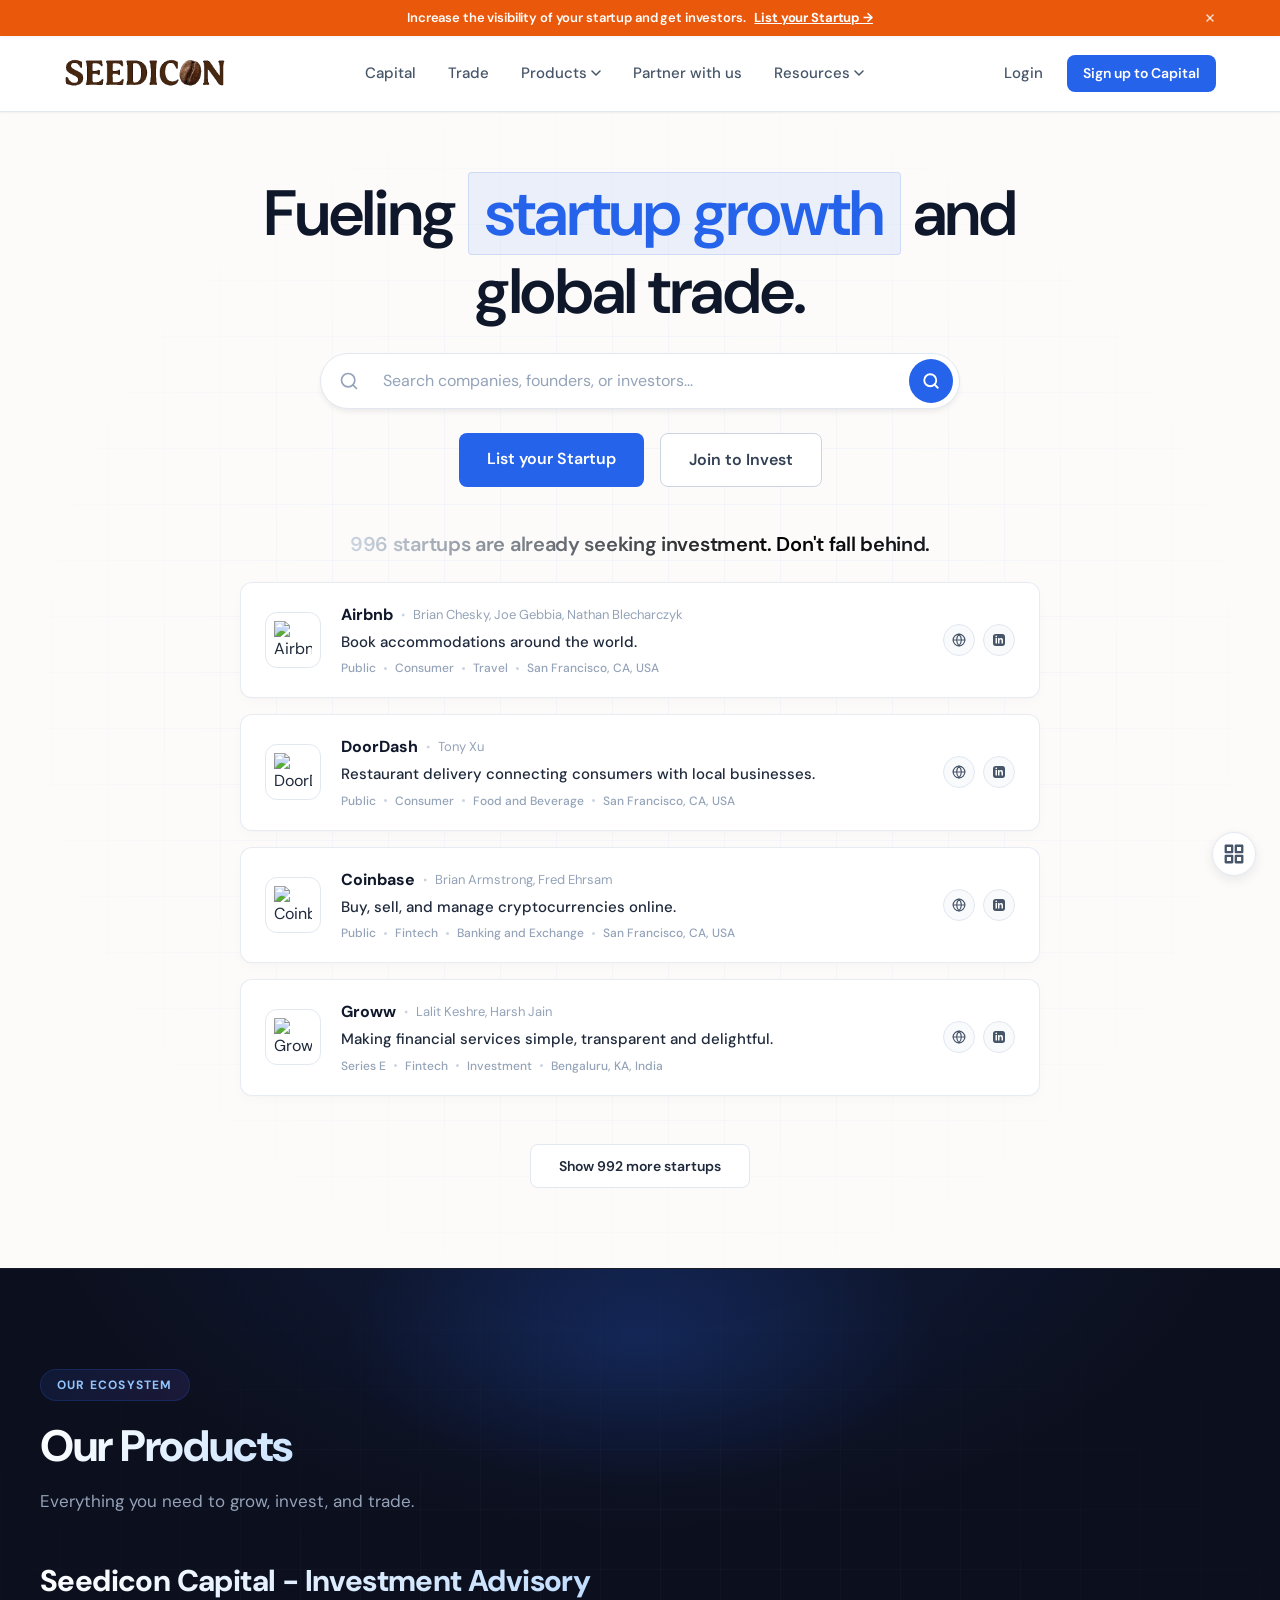
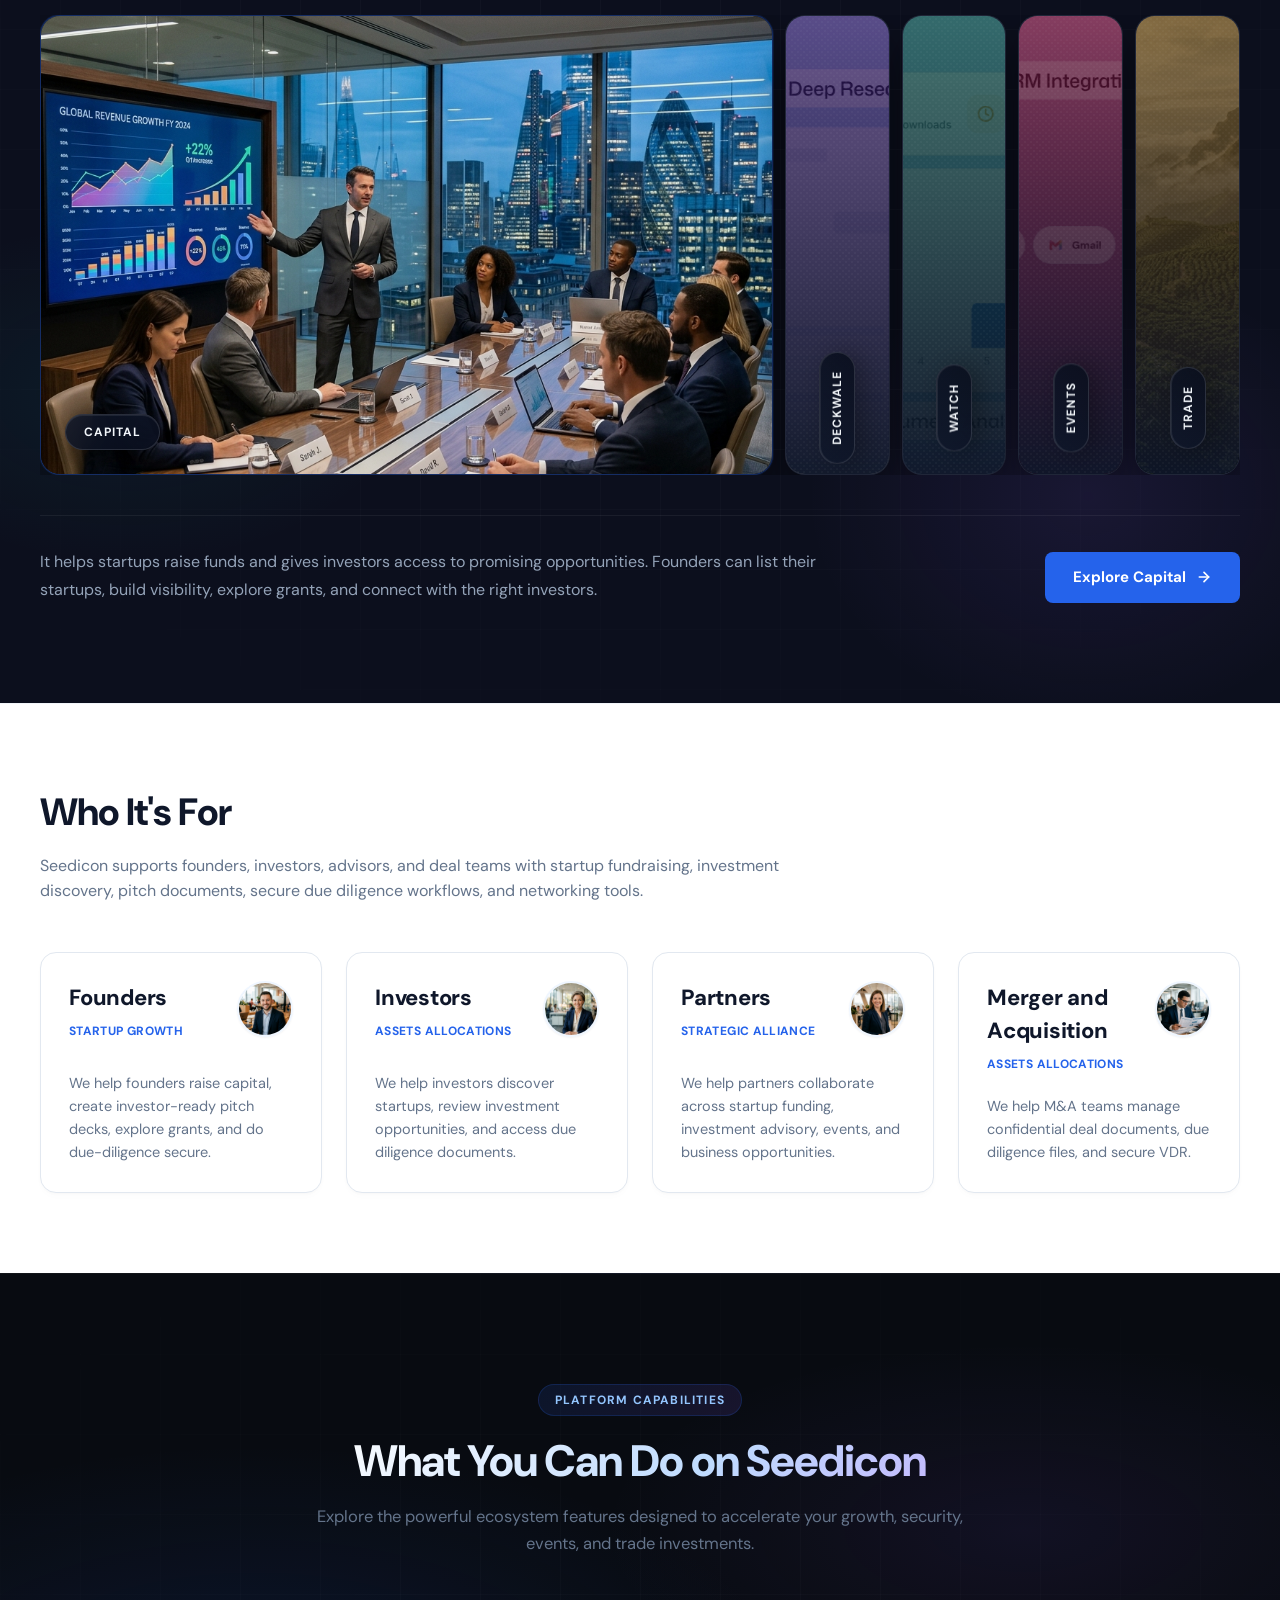
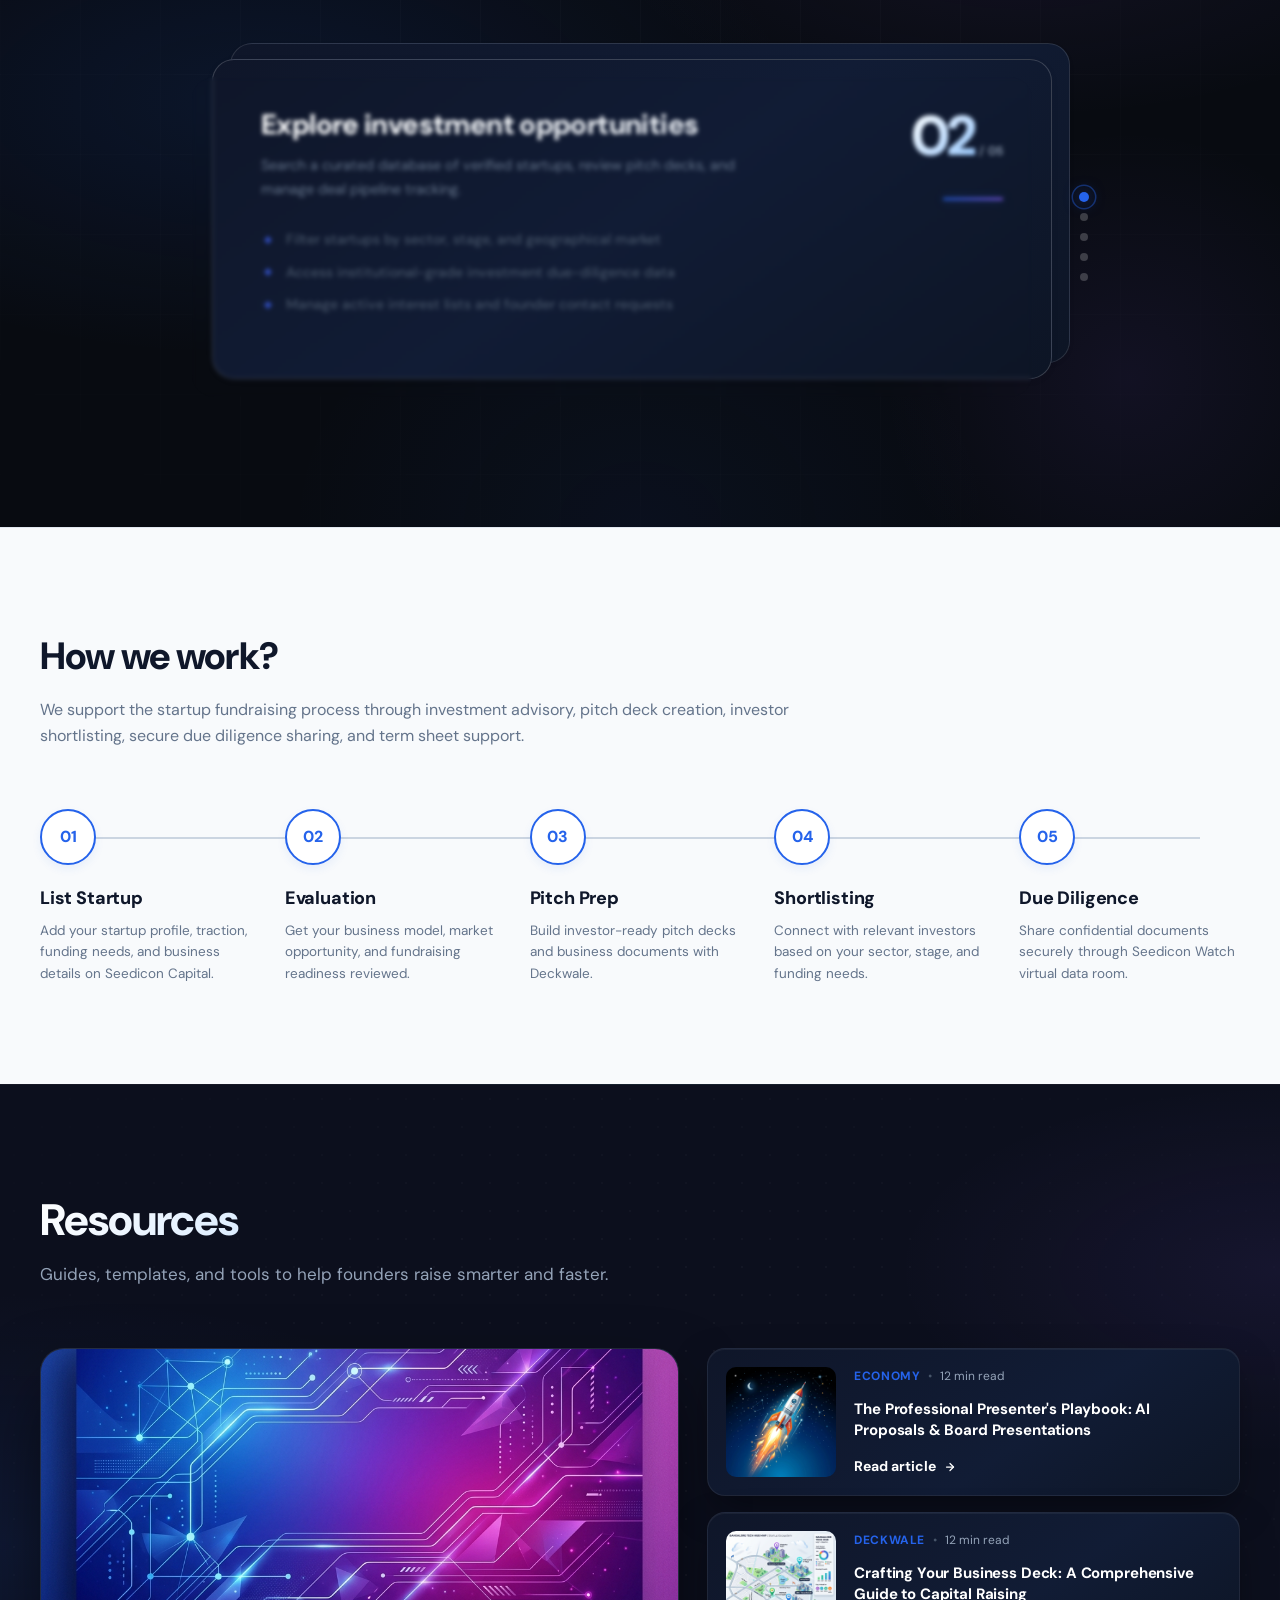
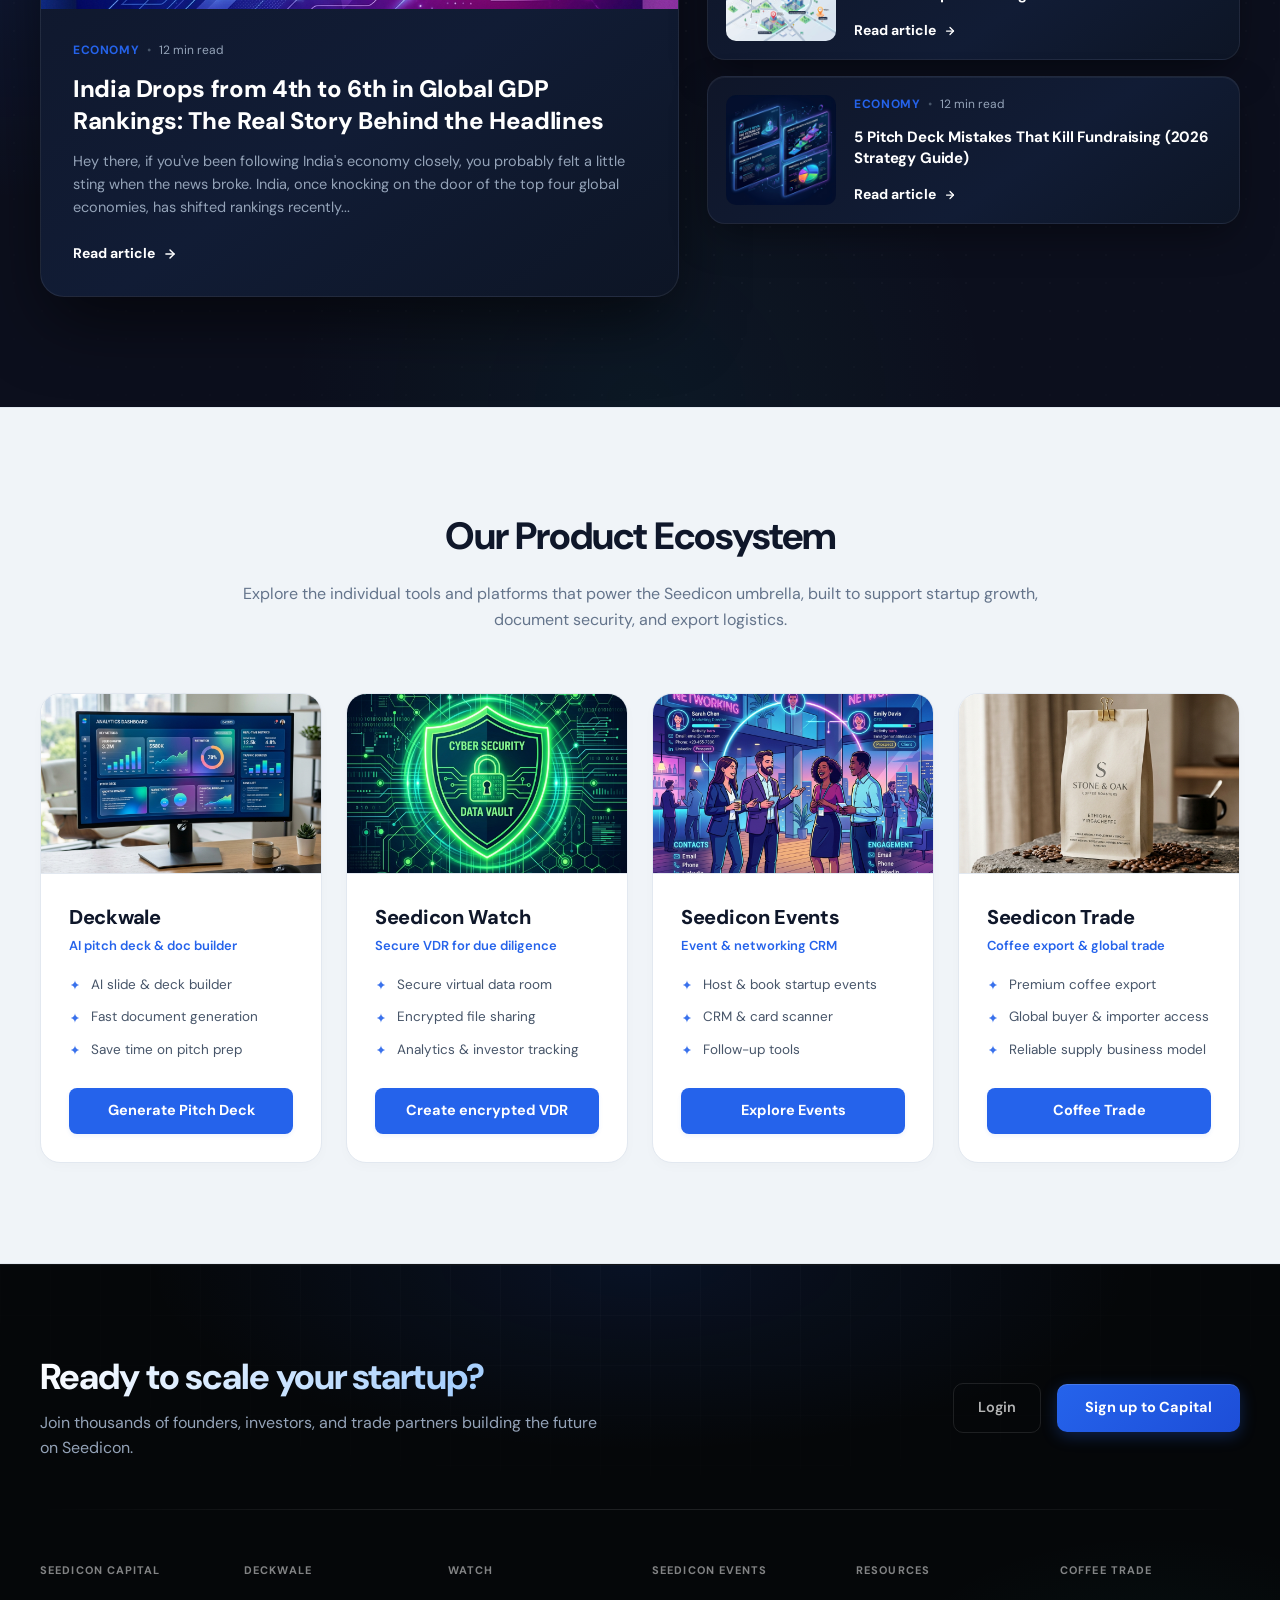
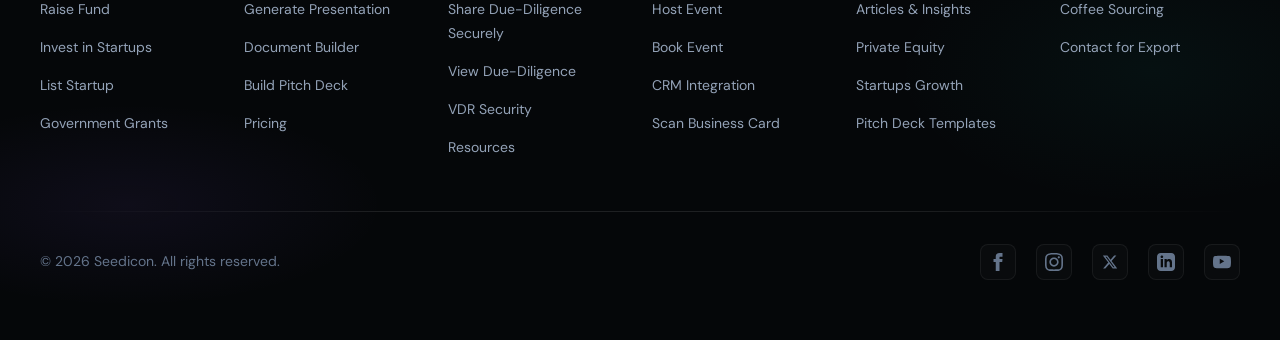
==== commit 3e4596d2: "One more iteration added" ====
--- a/index.html
+++ b/index.html
@@ -1601,6 +1601,10 @@
         <span class="dropup-num">3</span>
         <span class="dropup-text">Dark Premium Tech</span>
       </a>
+      <a href="iteration4.html" class="dropup-item">
+        <span class="dropup-num">4</span>
+        <span class="dropup-text">Classic Warm (Copy)</span>
+      </a>
     </div>
     <button class="fab-btn" id="fabBtn" aria-label="Toggle Design Menu">
       <svg class="fab-icon-default" width="22" height="22" viewBox="0 0 24 24" fill="none" stroke="currentColor"
--- a/style.css
+++ b/style.css
@@ -3071,23 +3071,47 @@
   backdrop-filter: blur(2px);
 }
 
-/* Active top card glow */
+/* Active top card glow and breathing pulse */
 .deck-card.stack-0 {
-  border-color: rgba(37, 99, 235, 0.2);
+  border-color: rgba(37, 99, 235, 0.25);
   box-shadow:
     0 30px 80px -15px rgba(0, 0, 0, 0.7),
-    0 0 0 1px rgba(37, 99, 235, 0.08),
-    0 0 40px -10px rgba(37, 99, 235, 0.12),
+    0 0 25px rgba(37, 99, 235, 0.12),
     inset 0 1px 0 rgba(255, 255, 255, 0.08);
-}
-
-.deck-card:hover {
-  border-color: rgba(37, 99, 235, 0.35);
+  animation: active-card-pulse 4s ease-in-out infinite;
+}
+
+@keyframes active-card-pulse {
+  0% {
+    border-color: rgba(37, 99, 235, 0.25);
+    box-shadow:
+      0 30px 80px -15px rgba(0, 0, 0, 0.7),
+      0 0 20px rgba(37, 99, 235, 0.15),
+      inset 0 1px 0 rgba(255, 255, 255, 0.08);
+  }
+  50% {
+    border-color: rgba(139, 92, 246, 0.4);
+    box-shadow:
+      0 30px 80px -15px rgba(0, 0, 0, 0.7),
+      0 0 35px rgba(139, 92, 246, 0.35),
+      inset 0 1px 0 rgba(255, 255, 255, 0.12);
+  }
+  100% {
+    border-color: rgba(37, 99, 235, 0.25);
+    box-shadow:
+      0 30px 80px -15px rgba(0, 0, 0, 0.7),
+      0 0 20px rgba(37, 99, 235, 0.15),
+      inset 0 1px 0 rgba(255, 255, 255, 0.08);
+  }
+}
+
+.deck-card.stack-0:hover {
+  transform: translateY(-6px) scale(1.015) !important;
+  border-color: rgba(139, 92, 246, 0.5) !important;
   box-shadow:
-    0 35px 90px -15px rgba(0, 0, 0, 0.8),
-    0 0 0 1px rgba(37, 99, 235, 0.12),
-    0 0 50px -8px rgba(37, 99, 235, 0.18),
-    inset 0 1px 0 rgba(255, 255, 255, 0.1);
+    0 40px 100px -15px rgba(0, 0, 0, 0.8),
+    0 0 45px rgba(139, 92, 246, 0.45),
+    inset 0 1px 0 rgba(255, 255, 255, 0.15) !important;
 }
 
 /* Stack Position Classes (Controlled by Javascript) */
@@ -3103,16 +3127,24 @@
 /* Second Card */
 .deck-card.stack-1 {
   z-index: 9;
-  opacity: 0.75;
-  transform: translateY(-20px) scale(0.96);
+  opacity: 0.9; /* Increased opacity for clear visibility */
+  transform: translateY(-24px) scale(0.95); /* Larger gap and scale diff */
+  border-color: rgba(255, 255, 255, 0.18) !important; /* Brighter border */
+  box-shadow: 
+    0 -4px 20px rgba(139, 92, 246, 0.18), 
+    0 20px 50px rgba(0, 0, 0, 0.6);
   pointer-events: none;
 }
 
 /* Third Card */
 .deck-card.stack-2 {
   z-index: 8;
-  opacity: 0.45;
-  transform: translateY(-40px) scale(0.92);
+  opacity: 0.75; /* Increased opacity */
+  transform: translateY(-48px) scale(0.90); /* Larger gap and scale diff */
+  border-color: rgba(255, 255, 255, 0.12) !important; /* Brighter border */
+  box-shadow: 
+    0 -4px 15px rgba(37, 99, 235, 0.12), 
+    0 20px 40px rgba(0, 0, 0, 0.5);
   pointer-events: none;
 }
 
@@ -3272,6 +3304,19 @@
   background-color: var(--primary-blue);
   transform: scale(1.25);
   box-shadow: 0 0 12px rgba(37, 99, 235, 0.6);
+  animation: active-dot-pulse 2s infinite ease-in-out;
+}
+
+@keyframes active-dot-pulse {
+  0% {
+    box-shadow: 0 0 8px rgba(37, 99, 235, 0.6);
+  }
+  50% {
+    box-shadow: 0 0 16px rgba(139, 92, 246, 0.9);
+  }
+  100% {
+    box-shadow: 0 0 8px rgba(37, 99, 235, 0.6);
+  }
 }
 
 .pagination-dot.active::after {
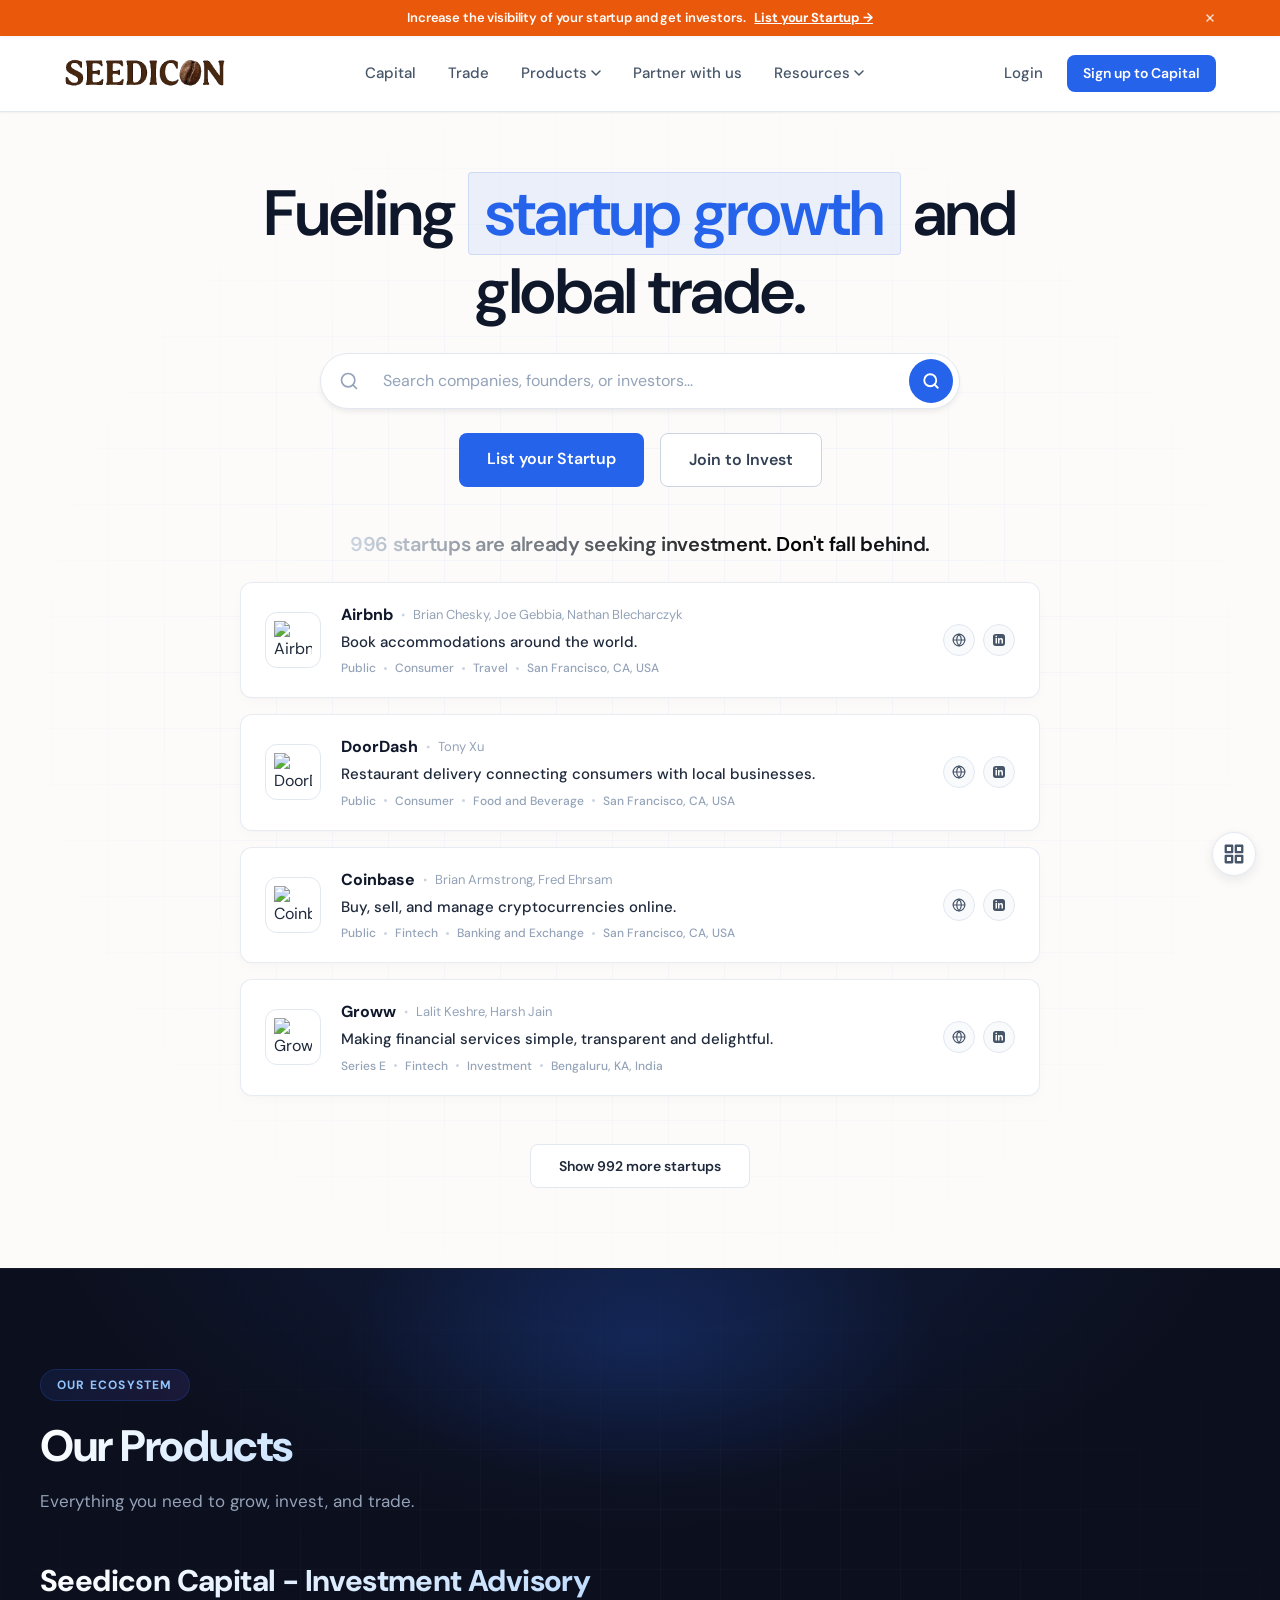
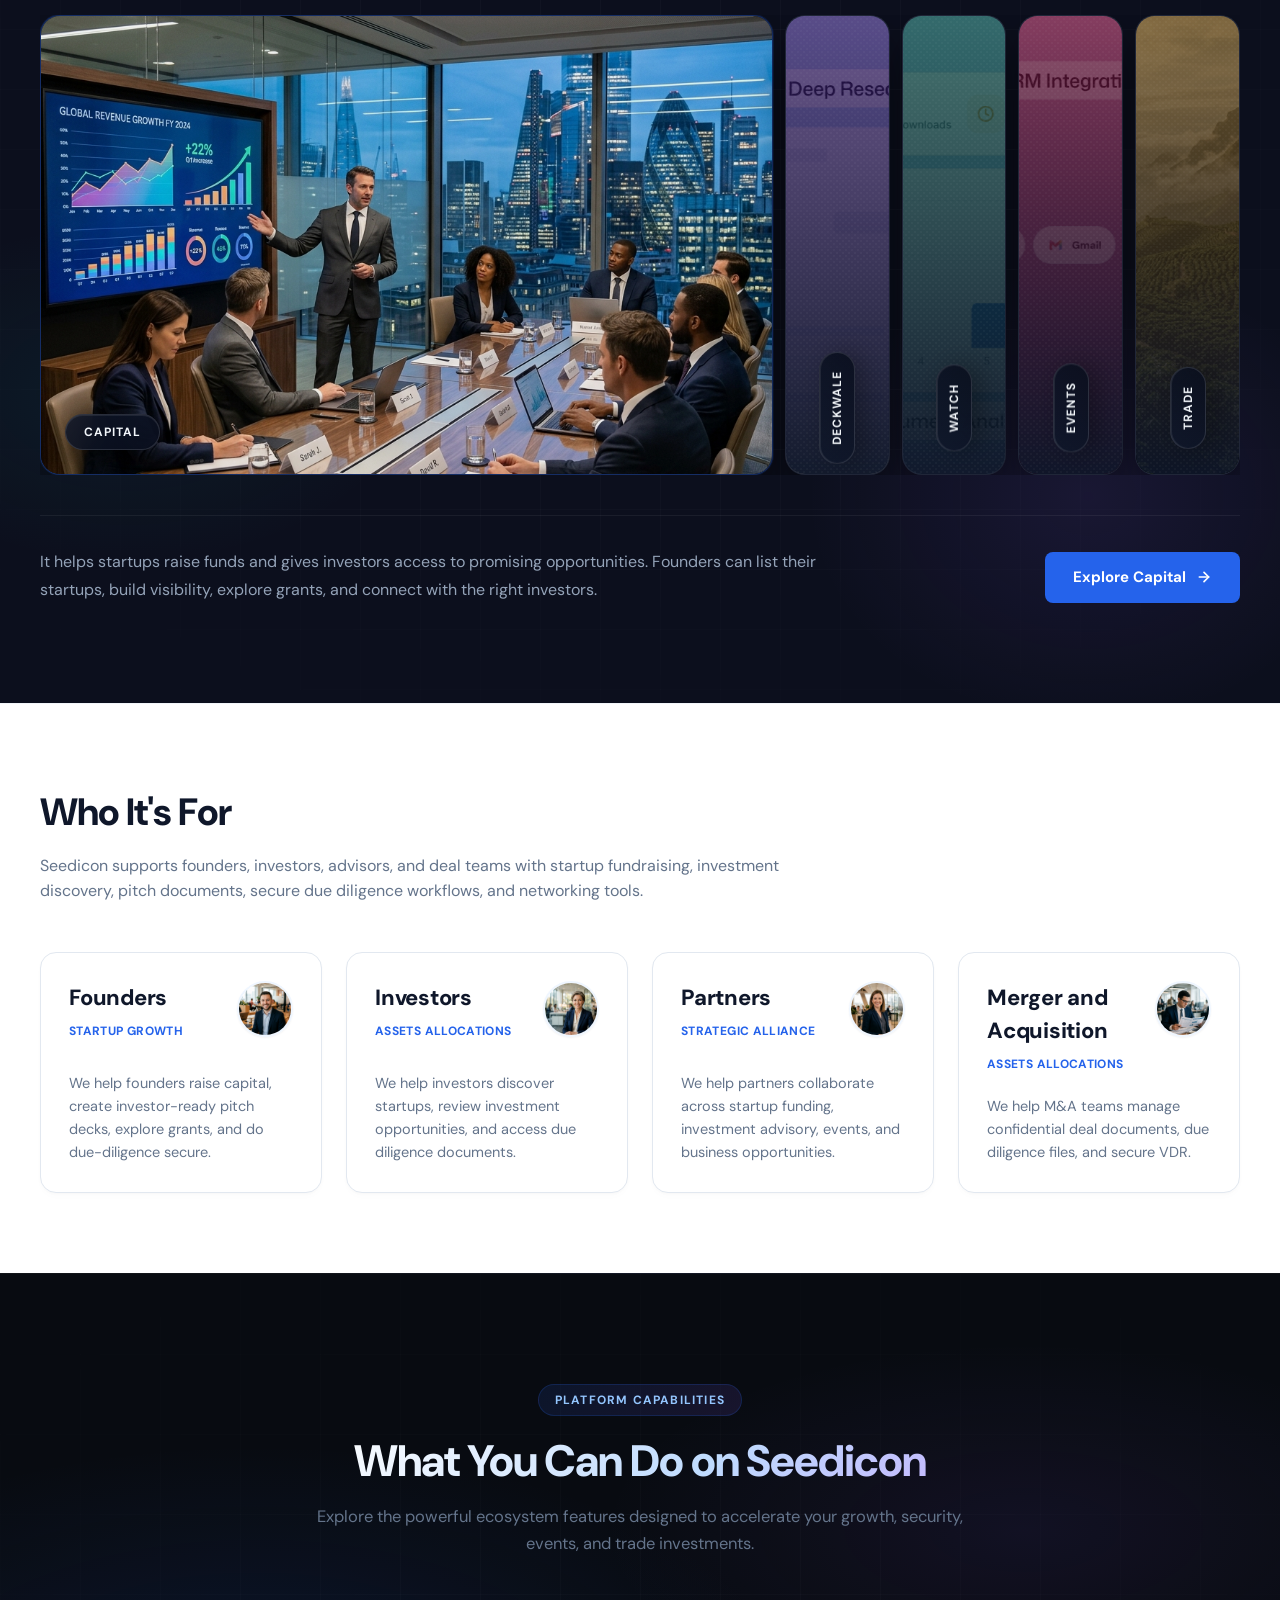
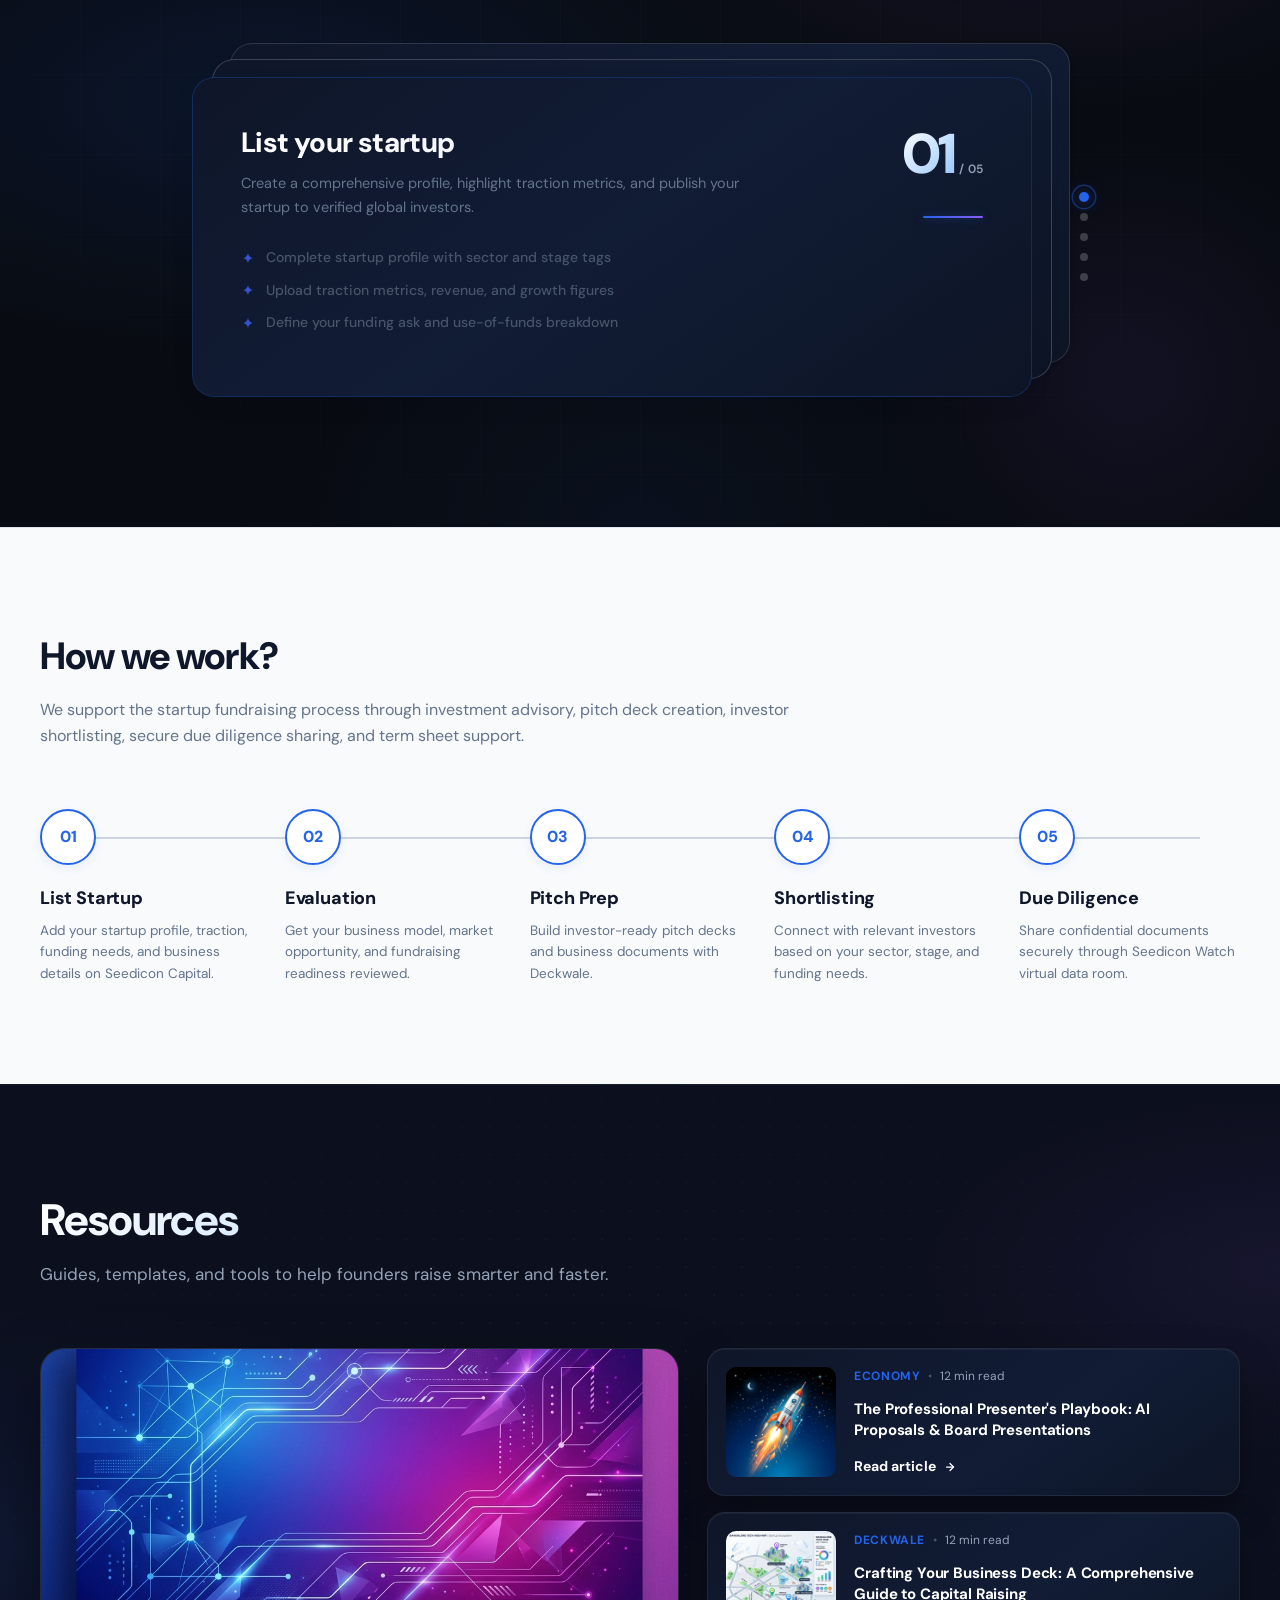
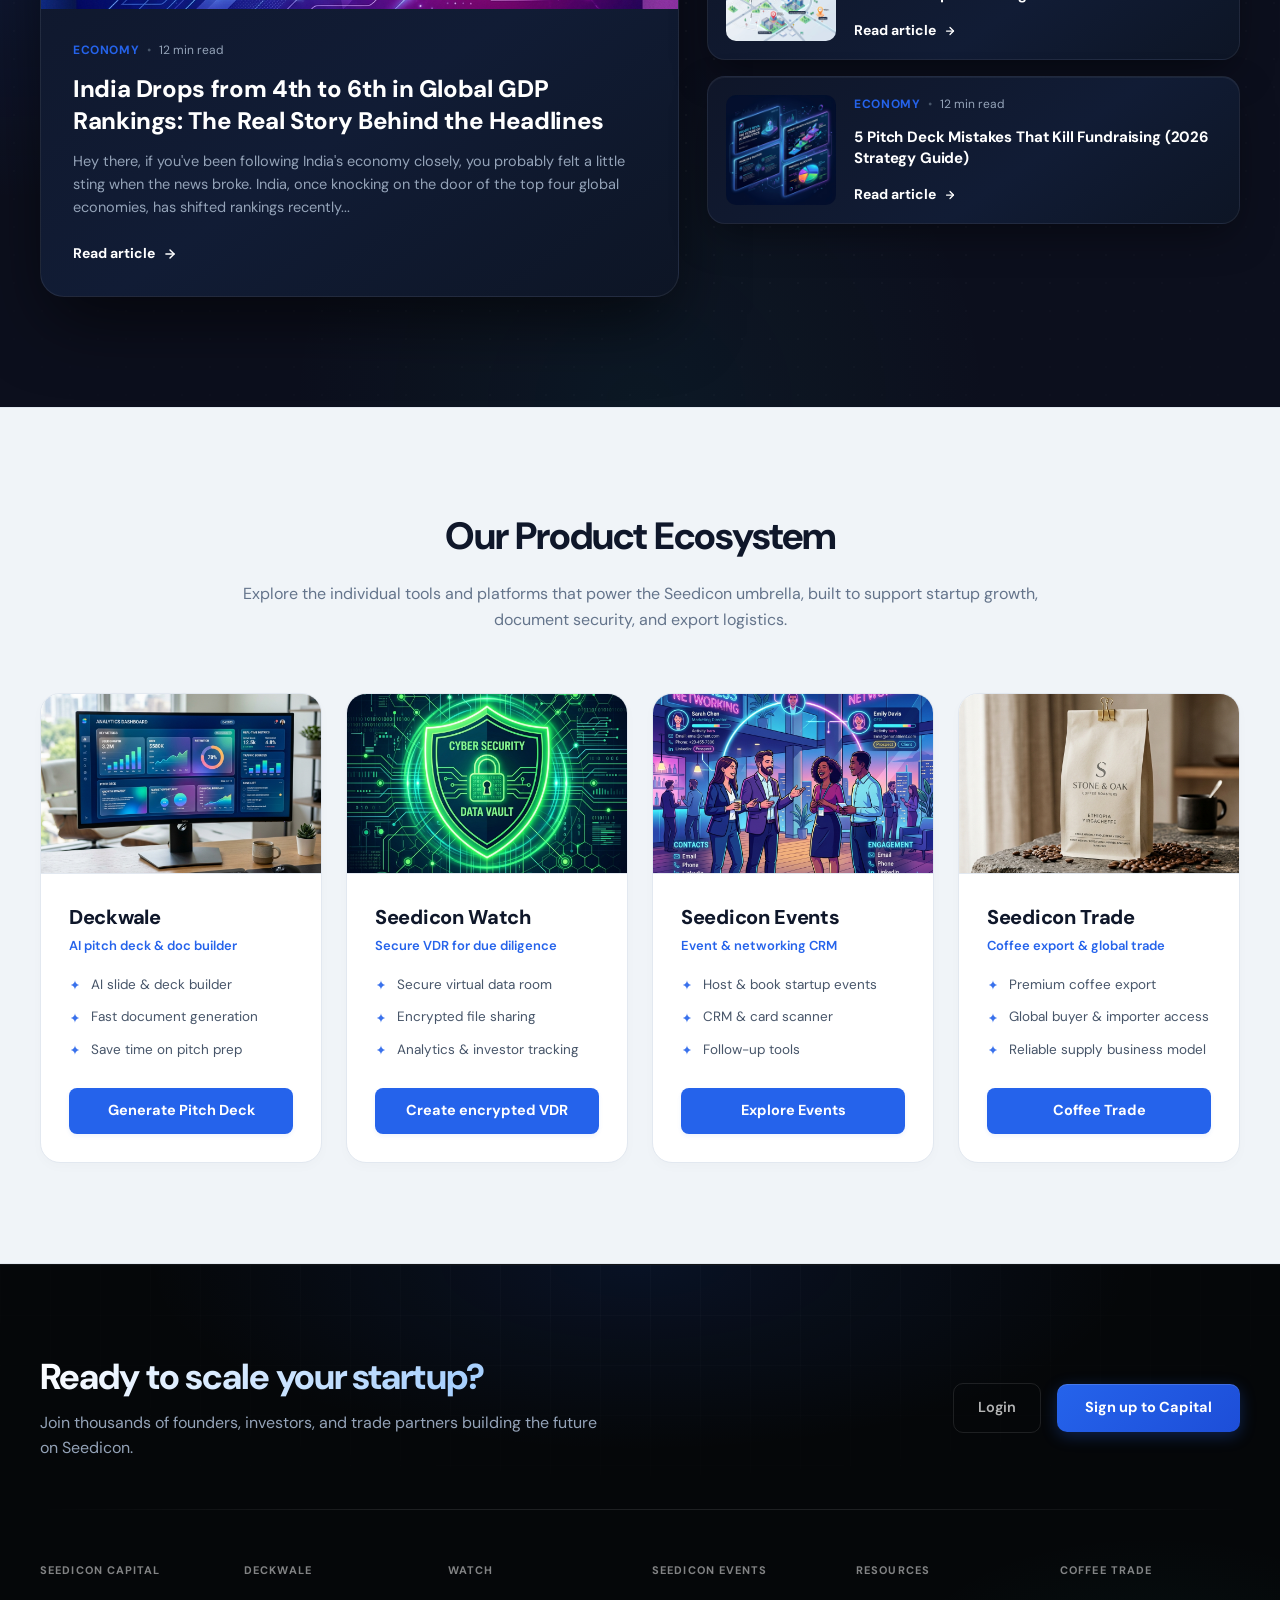
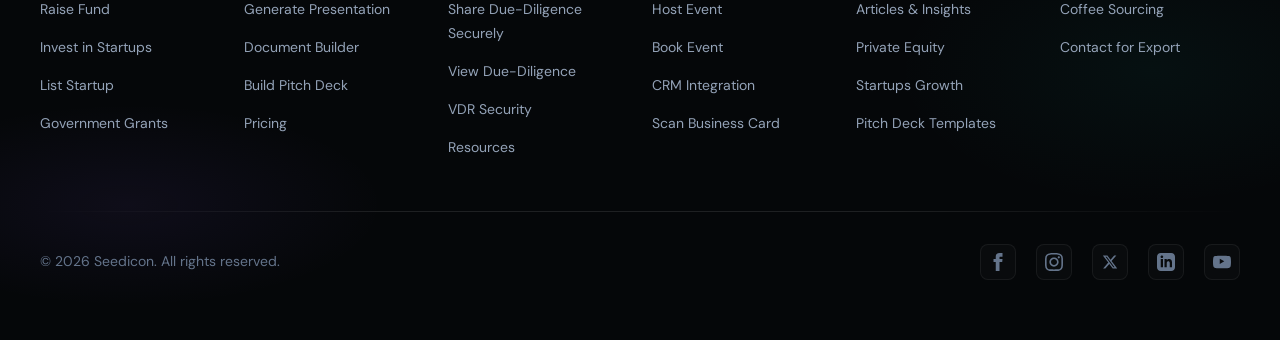
==== commit 5c38e341: "Purple mode added" ====
--- a/index.html
+++ b/index.html
@@ -1605,6 +1605,10 @@
         <span class="dropup-num">4</span>
         <span class="dropup-text">Classic Warm (Copy)</span>
       </a>
+      <a href="purple-mode-1.html" class="dropup-item">
+        <span class="dropup-num">5</span>
+        <span class="dropup-text">Purple Mode 1</span>
+      </a>
     </div>
     <button class="fab-btn" id="fabBtn" aria-label="Toggle Design Menu">
       <svg class="fab-icon-default" width="22" height="22" viewBox="0 0 24 24" fill="none" stroke="currentColor"
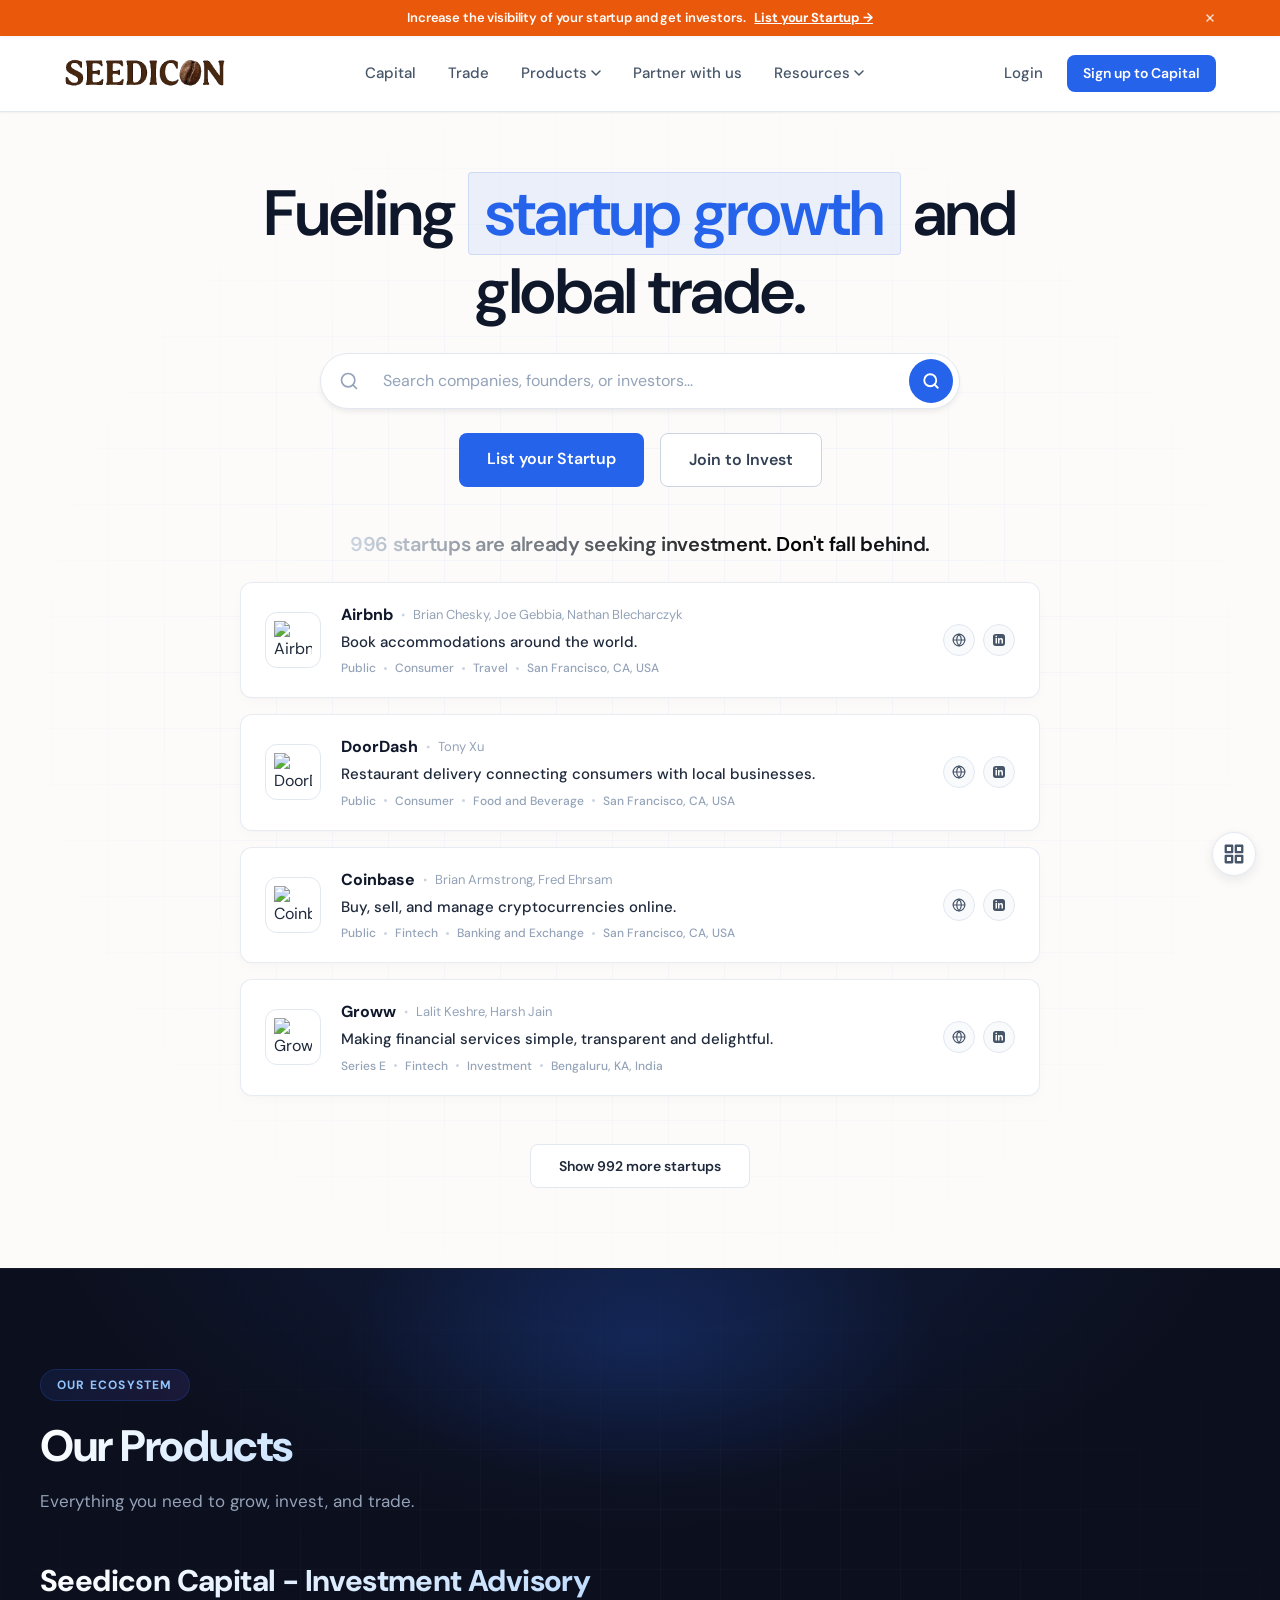
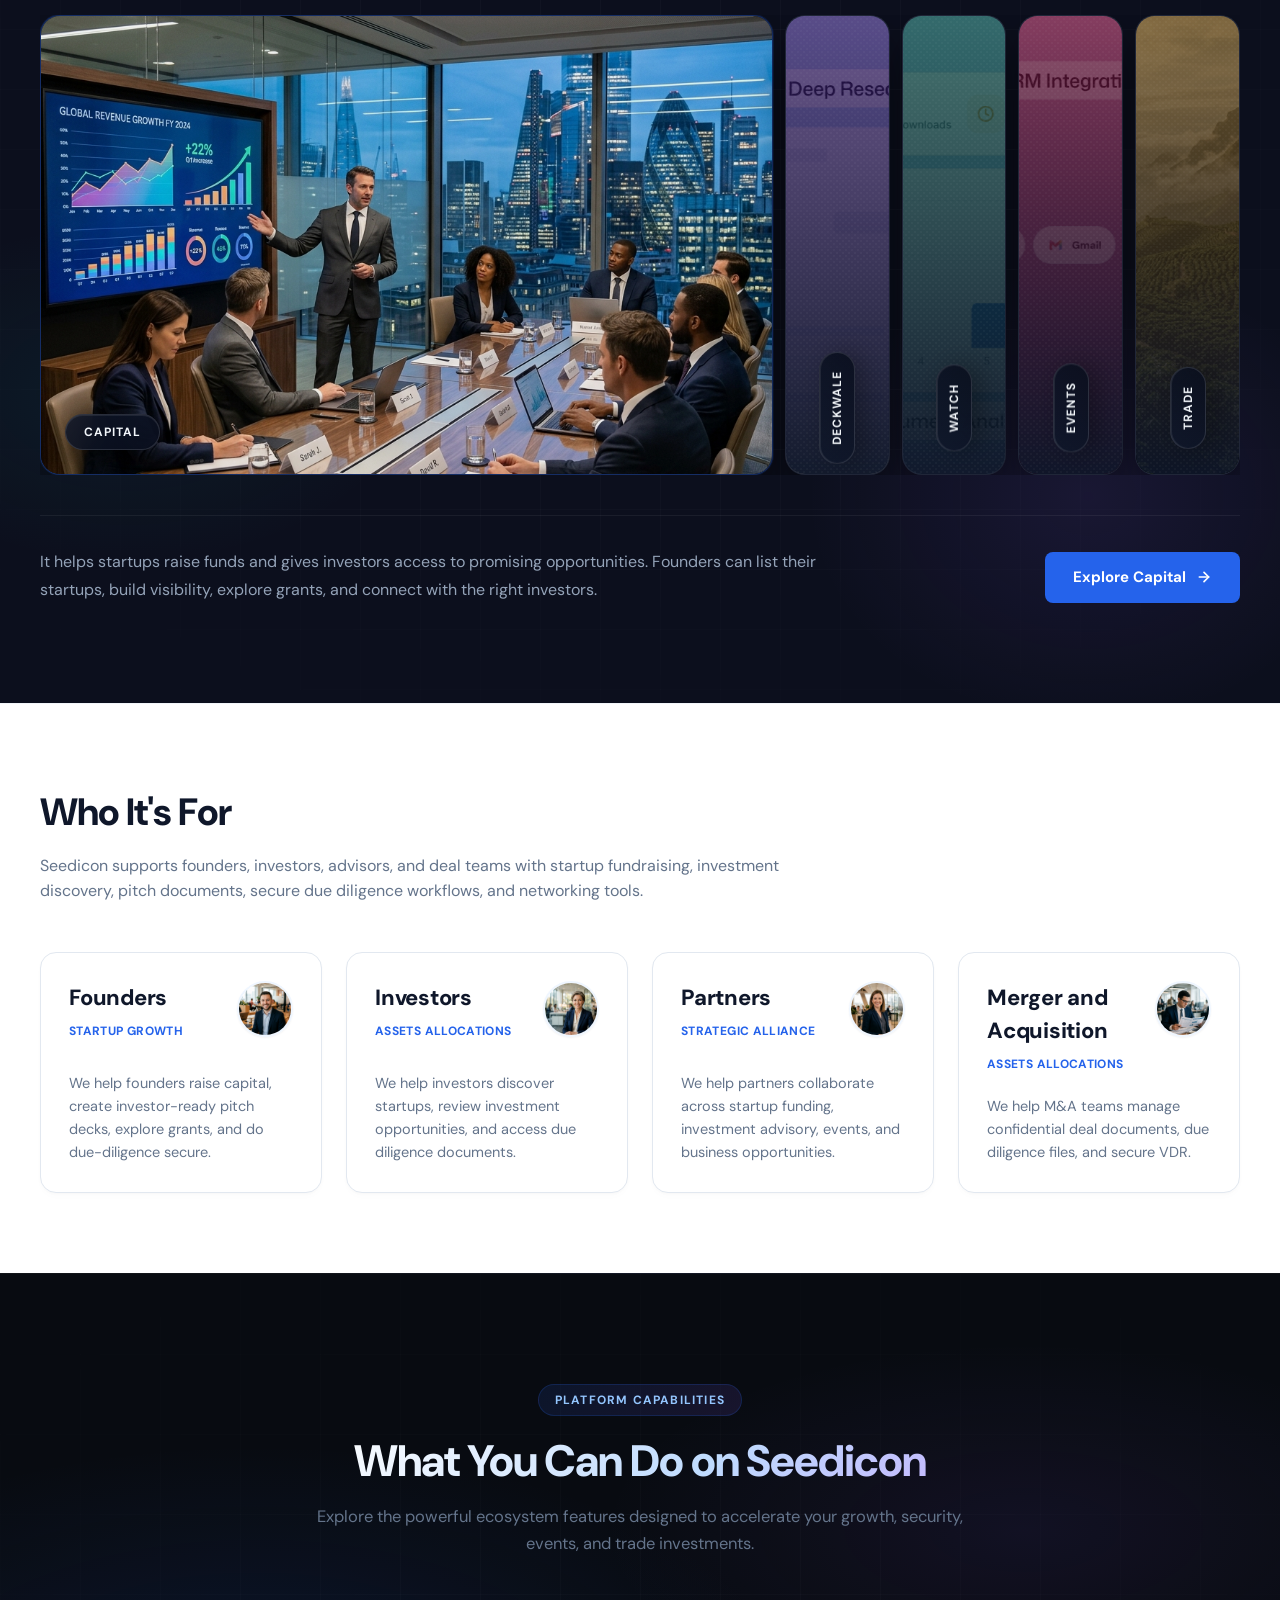
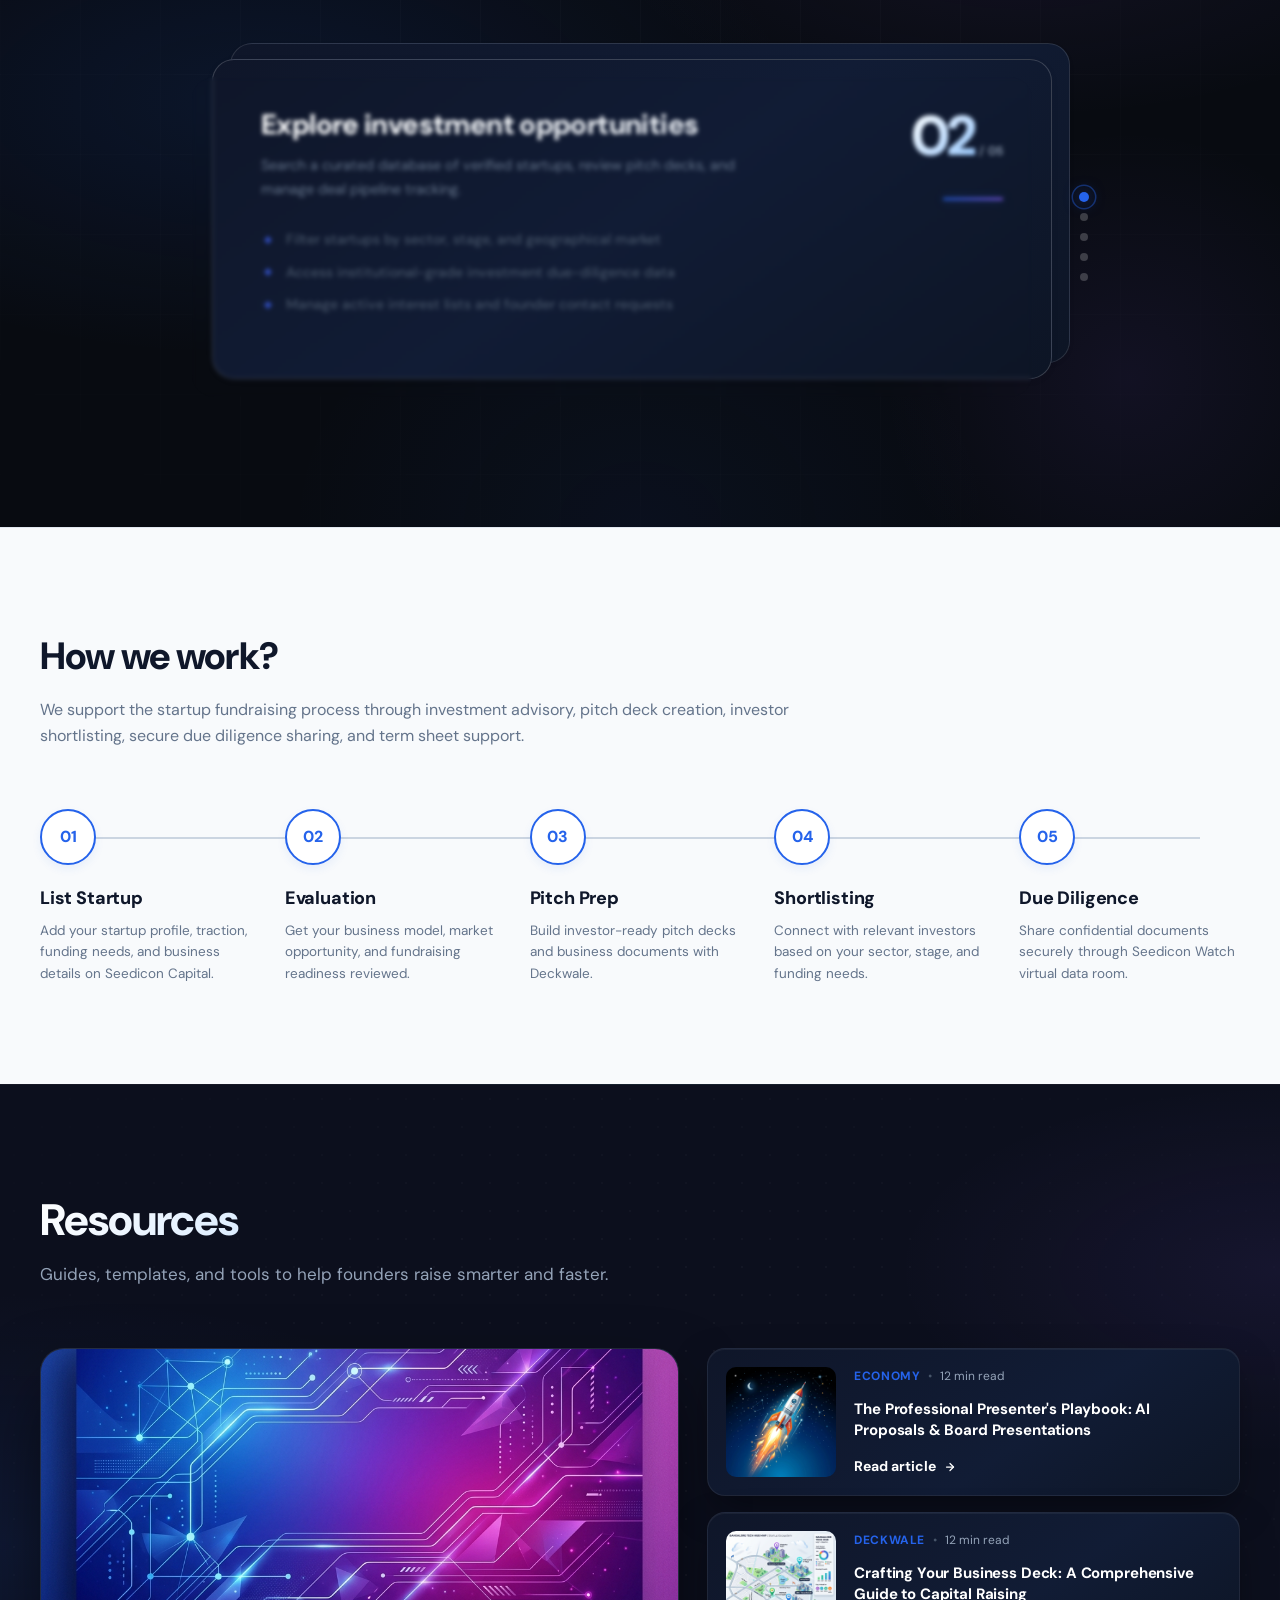
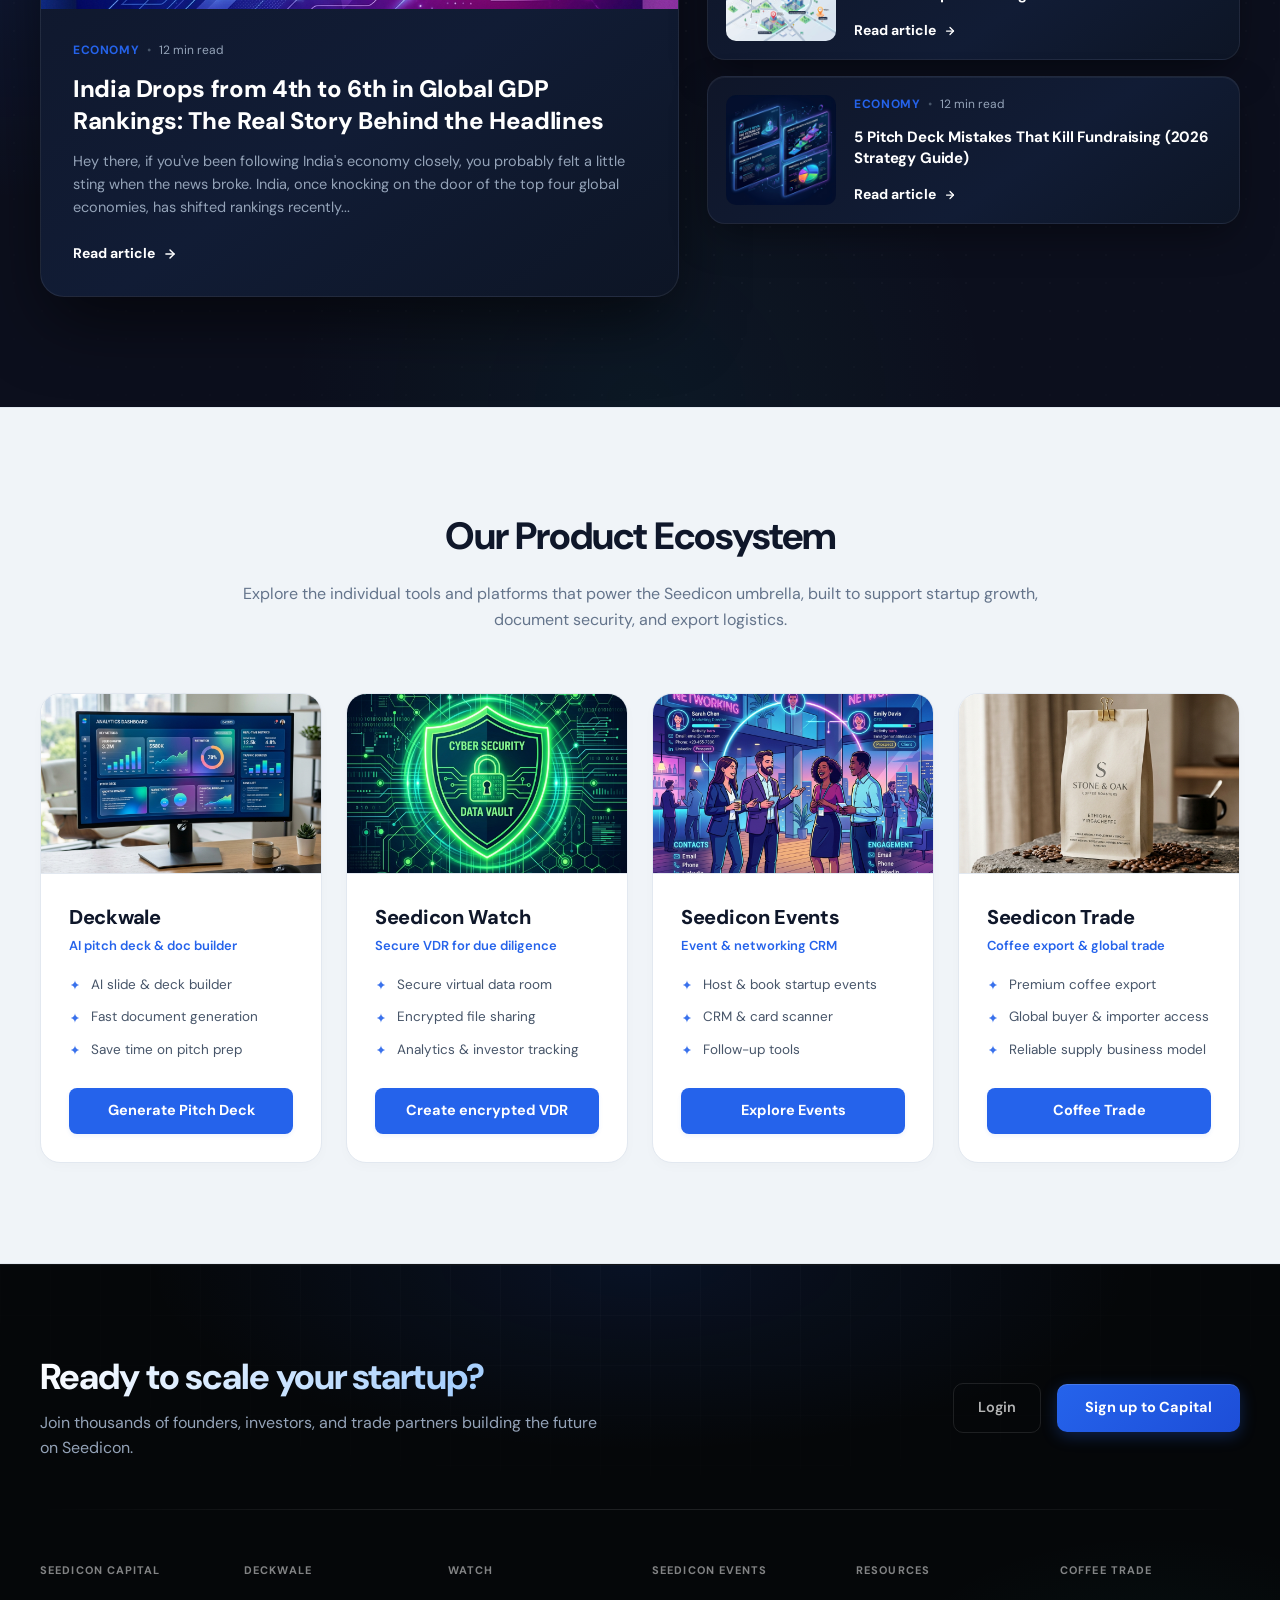
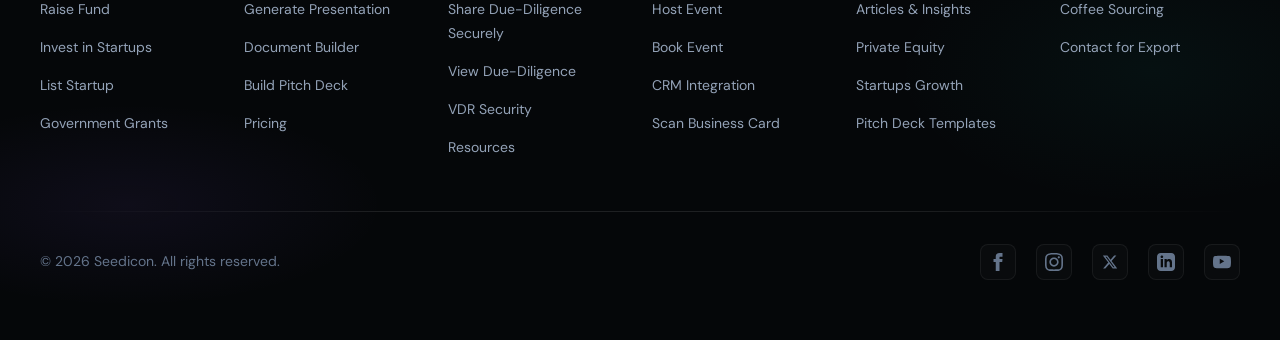
==== commit 1c2ebd81: "Alternate-Light-Dark UI" ====
--- a/index.html
+++ b/index.html
@@ -1609,6 +1609,10 @@
         <span class="dropup-num">5</span>
         <span class="dropup-text">Purple Mode 1</span>
       </a>
+      <a href="purple-mode-2.html" class="dropup-item">
+        <span class="dropup-num">6</span>
+        <span class="dropup-text">Purple Light-Dark</span>
+      </a>
     </div>
     <button class="fab-btn" id="fabBtn" aria-label="Toggle Design Menu">
       <svg class="fab-icon-default" width="22" height="22" viewBox="0 0 24 24" fill="none" stroke="currentColor"
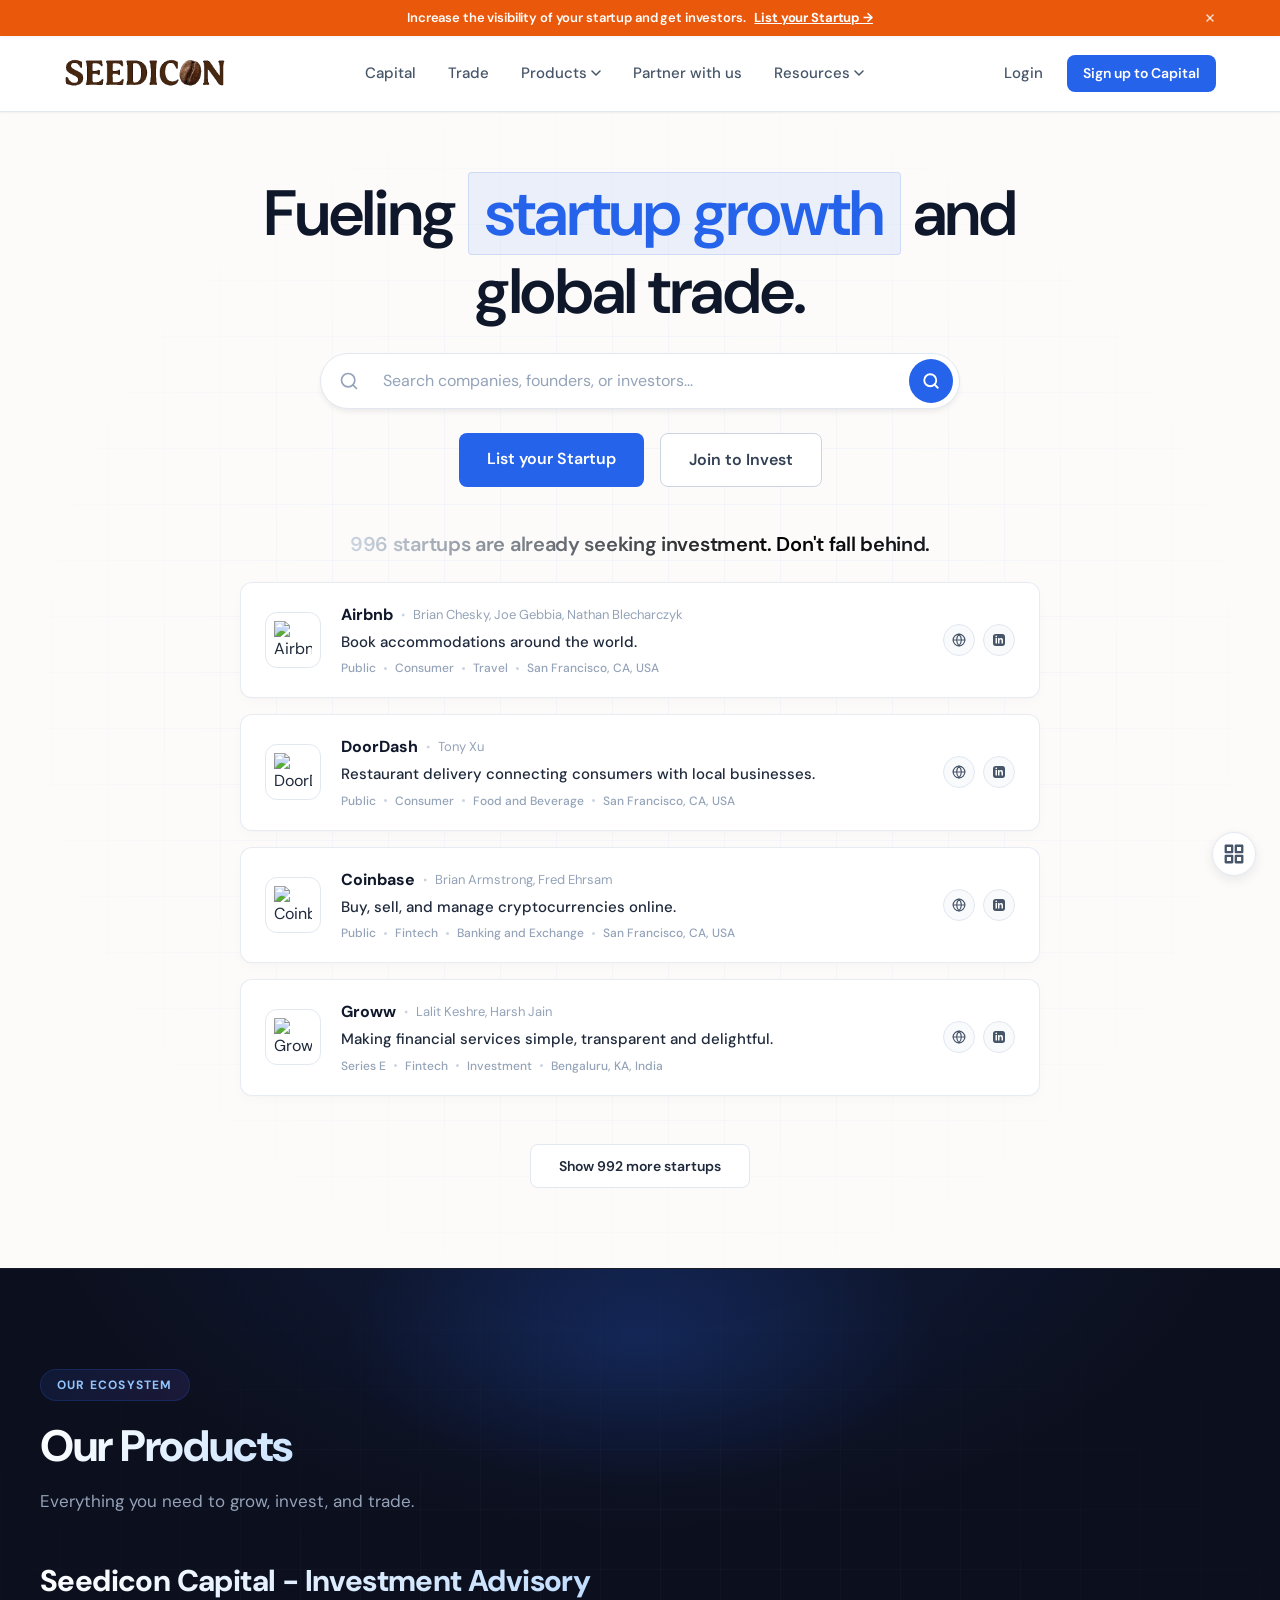
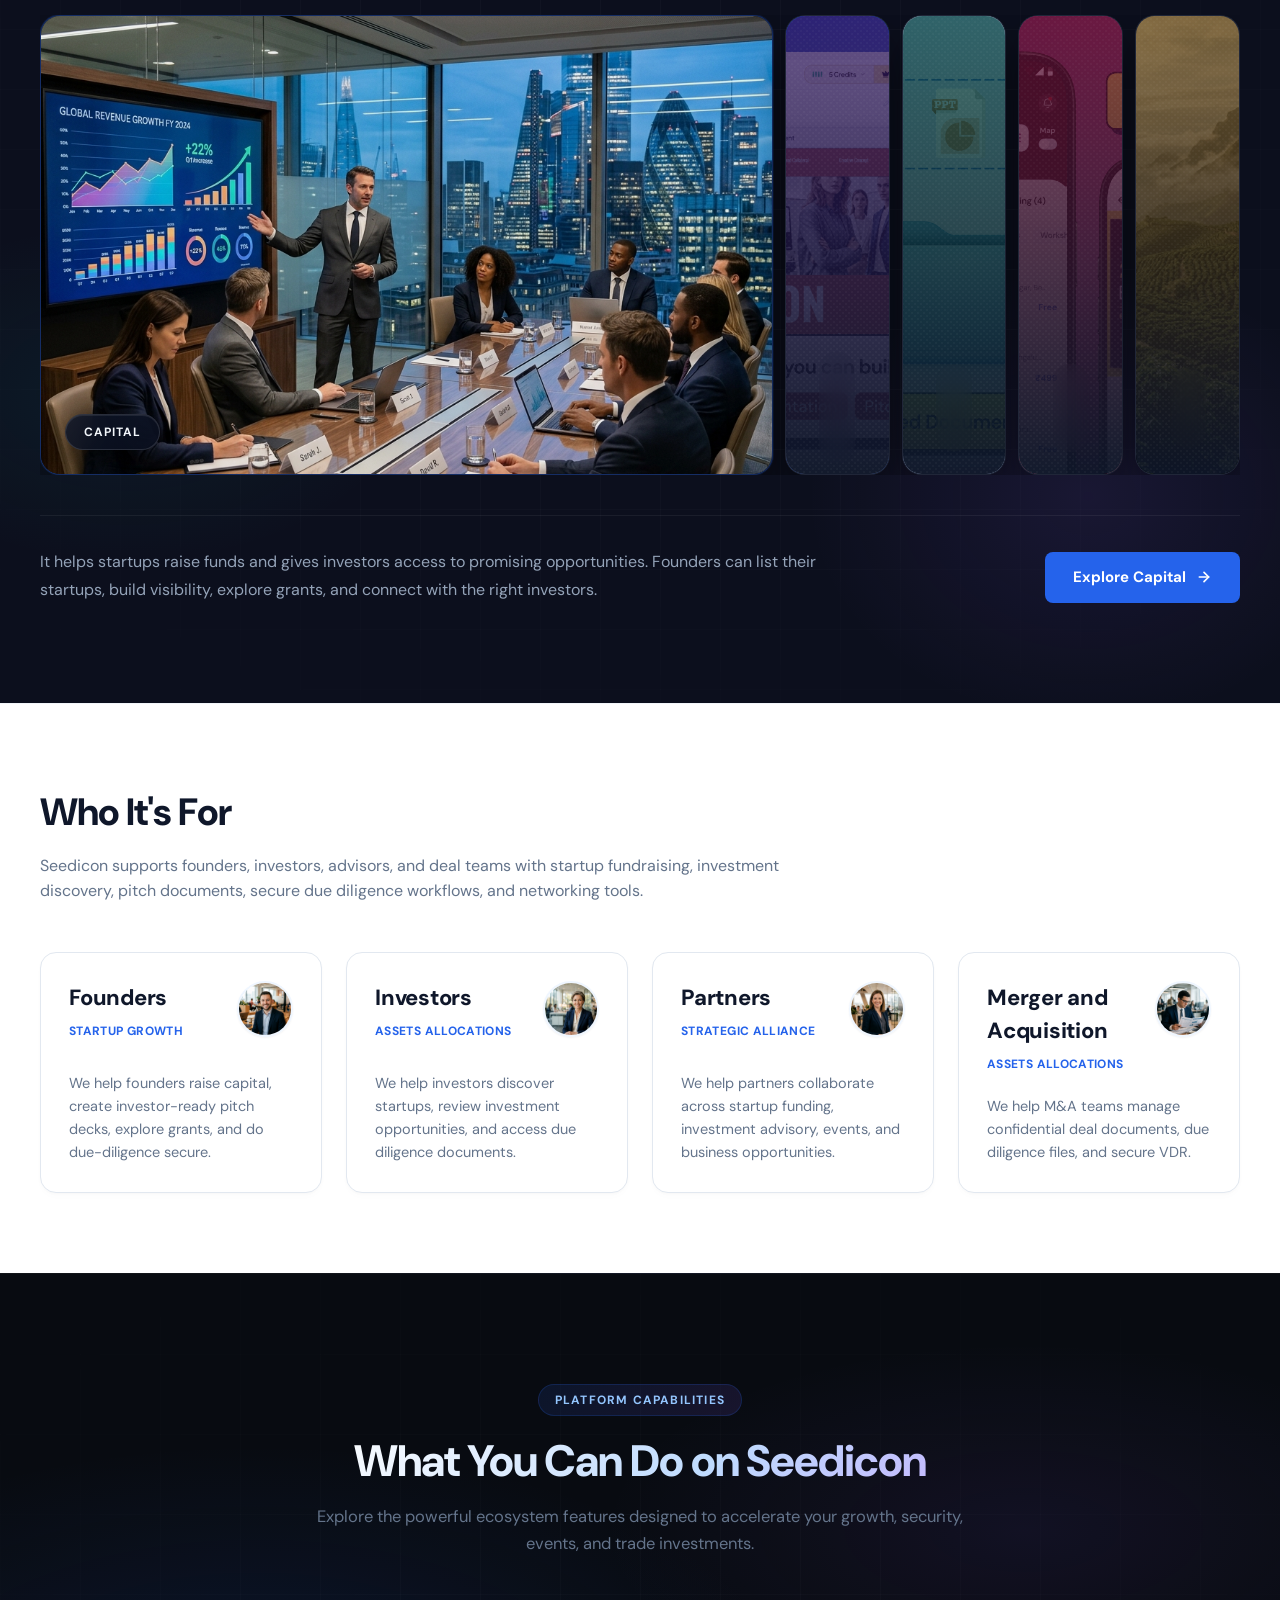
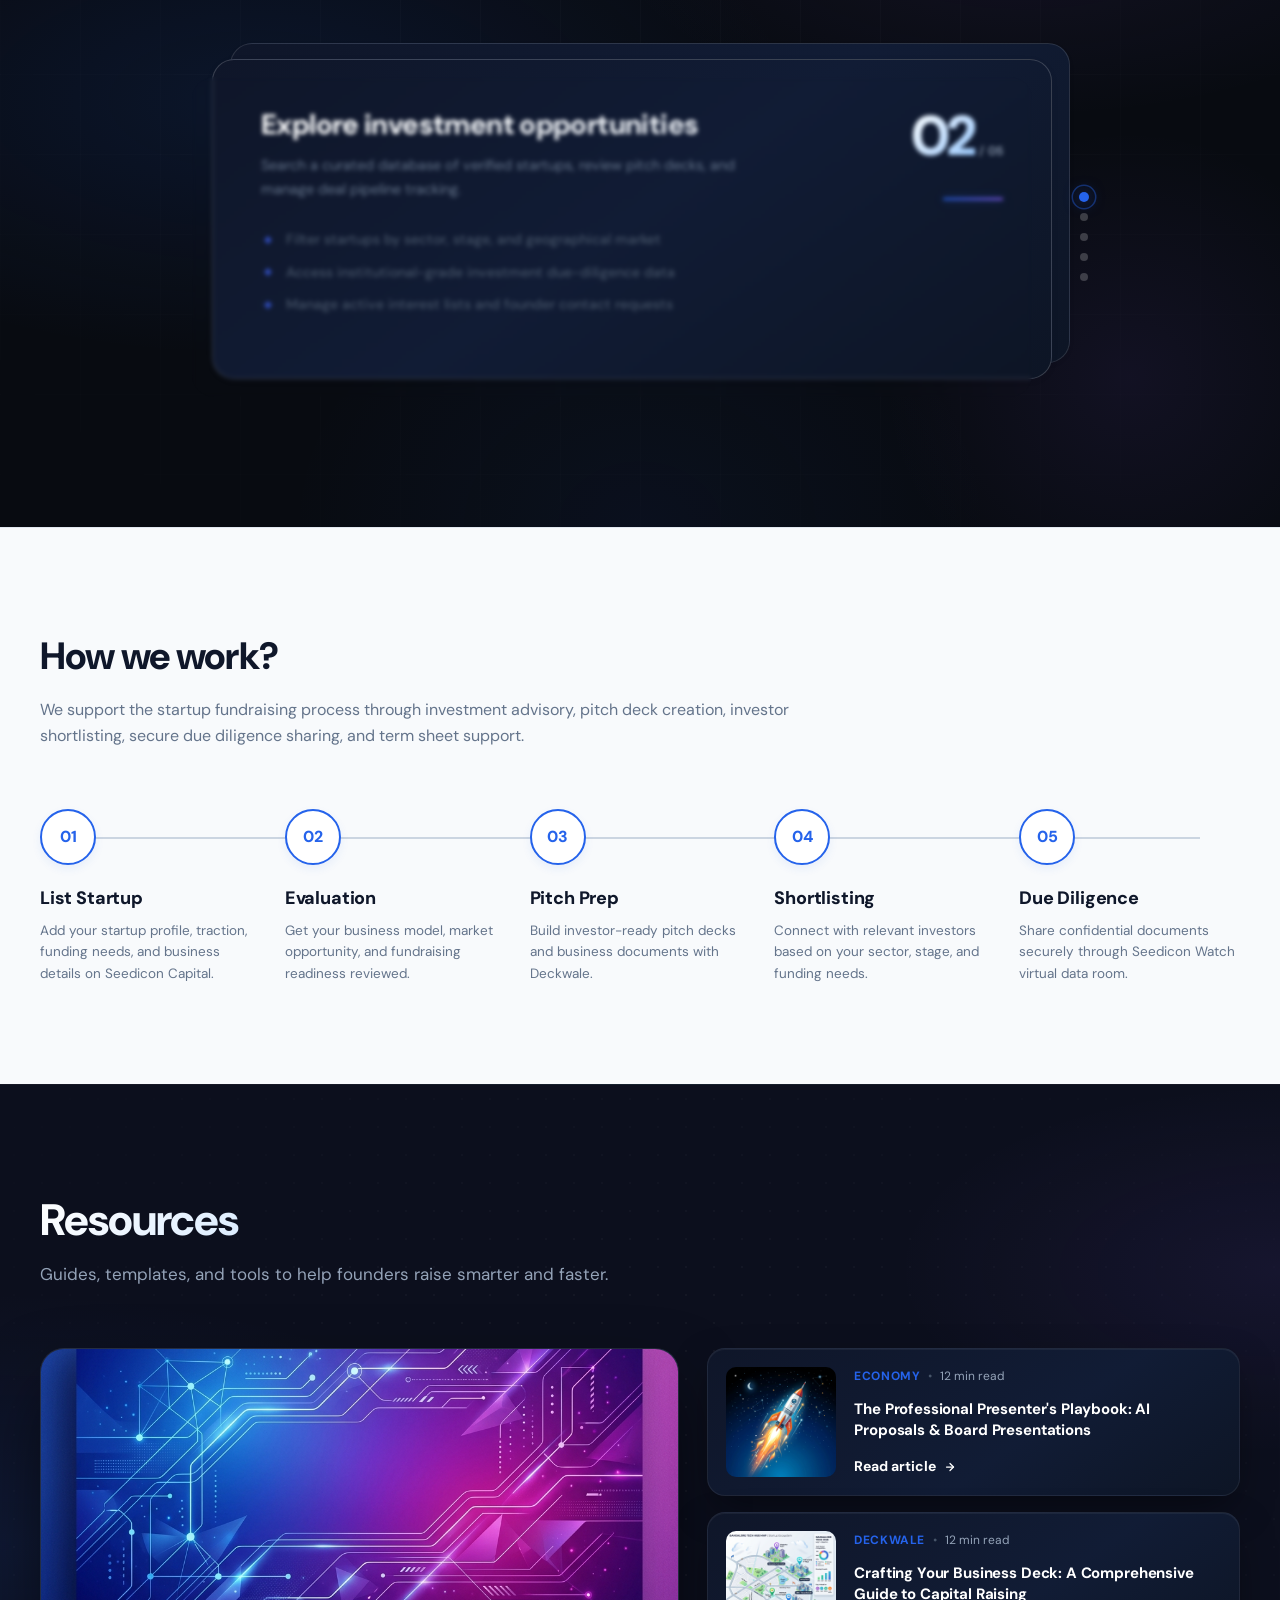
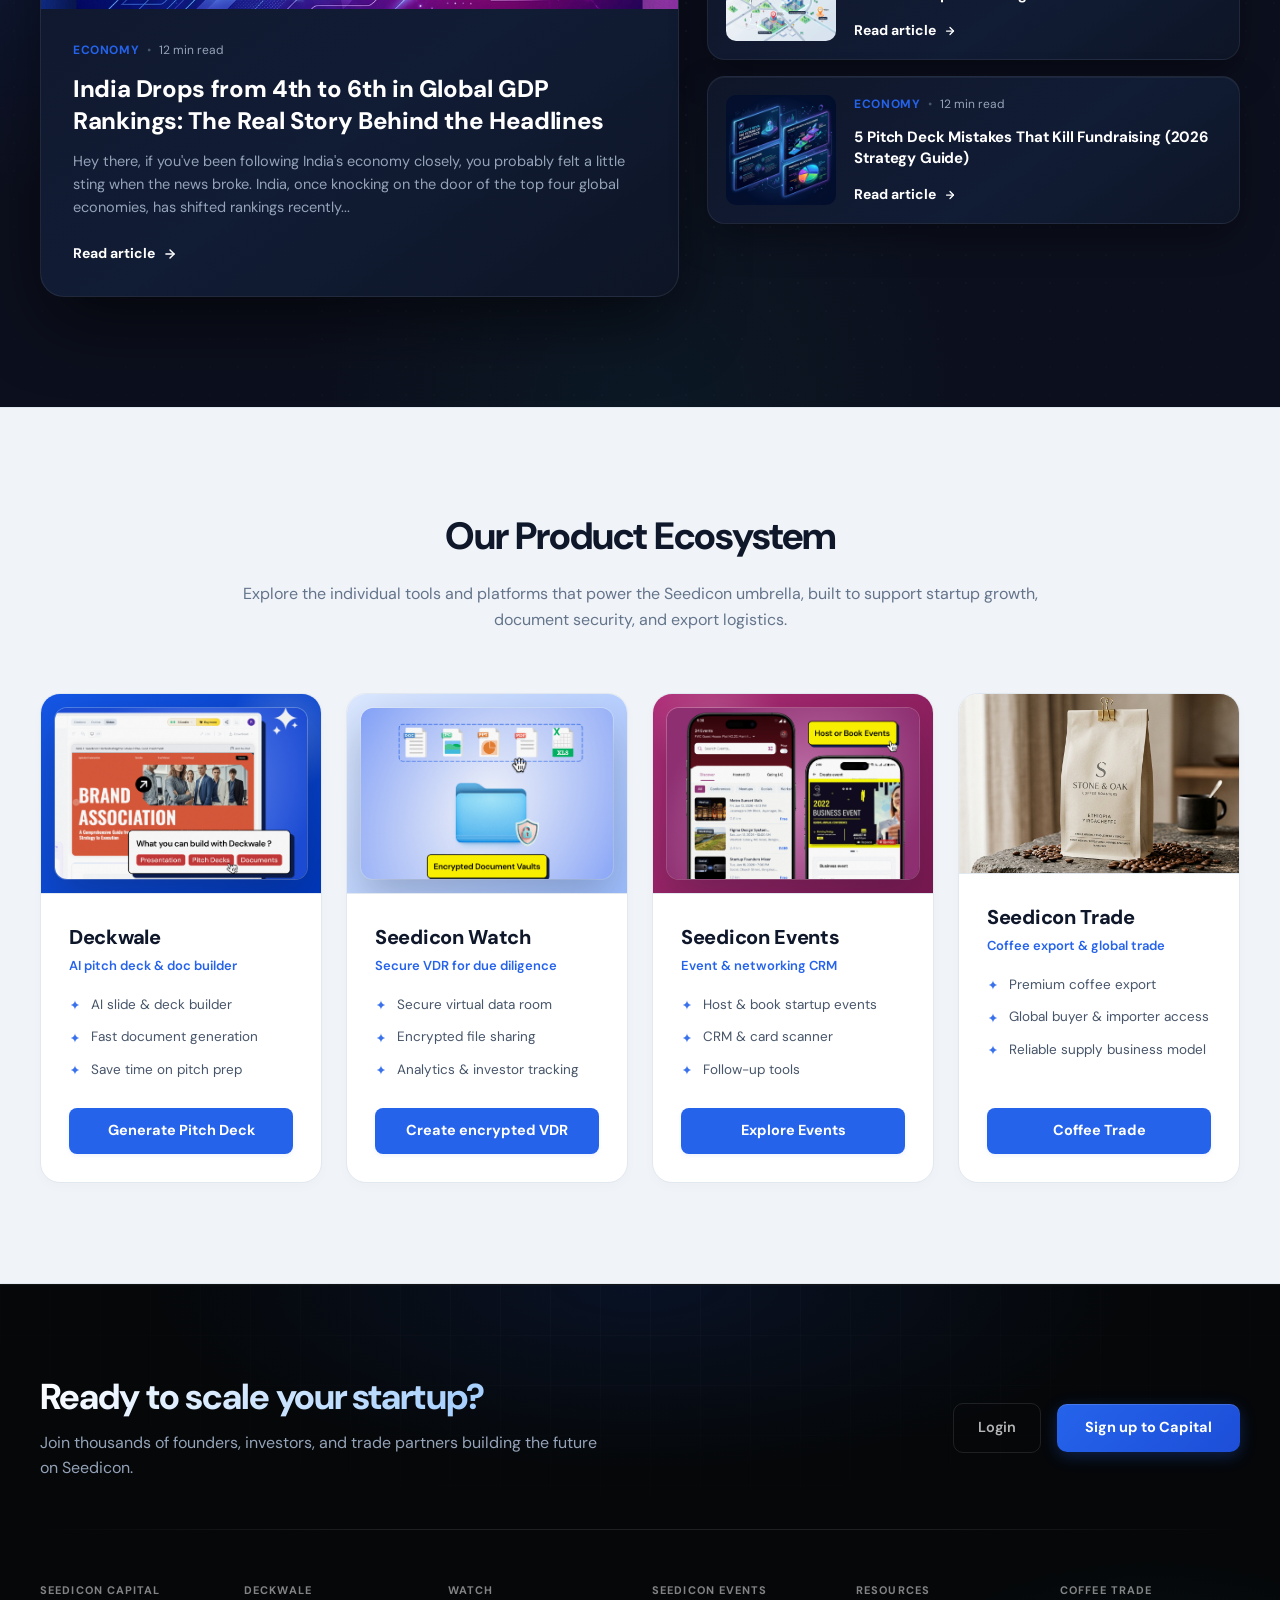
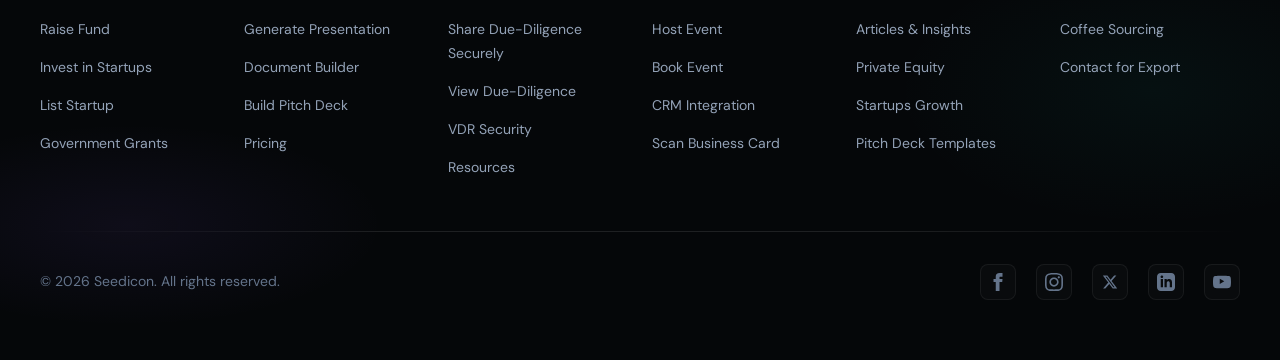
==== commit 4125c877: "Image Updated" ====
--- a/index.html
+++ b/index.html
@@ -240,7 +240,7 @@
                       
                       <div class="mega-promo-box">
                         <div class="promo-image-container">
-                          <img src="Assets/ecosystem_watch.png" alt="Promo graphic" class="promo-img">
+                          <img src="Assets/Watch/Watch-1.png" alt="Seedicon Watch encrypted document vaults" class="promo-img">
                         </div>
                         <div class="promo-text-container">
                           <div class="promo-title-row">
@@ -298,7 +298,7 @@
                       
                       <div class="mega-promo-box">
                         <div class="promo-image-container">
-                          <img src="Assets/ecosystem_events.png" alt="Promo graphic" class="promo-img">
+                          <img src="Assets/Events/Event-1.png" alt="Seedicon Events host and book events" class="promo-img">
                         </div>
                         <div class="promo-text-container">
                           <div class="promo-title-row">
@@ -807,11 +807,11 @@
 
           <!-- Panel 2: Deckwale -->
           <div class="accordion-panel" data-index="1" data-title="Deckwale - AI Pitch Deck and Doc. Builder" data-desc="It helps founders and teams create pitch decks, presentations, and business documents faster using AI. It also supports pitch preparation, helping founders save time and focus on building their business." data-cta="Explore Deckwale" data-link="#">
-            <div class="panel-image-wrapper slideshow">
-              <img src="Assets/Deckwale/State=AI Research.png" alt="AI Research" class="slide active">
-              <img src="Assets/Deckwale/State=AI pitch prep.png" alt="AI pitch prep" class="slide">
-              <img src="Assets/Deckwale/State=Document.png" alt="Document" class="slide">
-              <img src="Assets/Deckwale/State=Presentation.png" alt="Presentation" class="slide">
+            <div class="panel-image-wrapper slideshow deckwale-slideshow">
+              <img src="Assets/Deckwale/Deckwale-1.png" alt="Deckwale presentation, pitch deck, and document builder" class="slide active">
+              <img src="Assets/Deckwale/Deckwale-3.png" alt="Deckwale AI pitch preparation workspace" class="slide">
+              <img src="Assets/Deckwale/Deckwale-4.png" alt="Deckwale AI research and outline generation" class="slide">
+              <img src="Assets/Deckwale/Deckwale-2.png" alt="Deckwale document builder preview" class="slide">
             </div>
             <div class="panel-gradient-overlay gradient-deckwale"></div>
             <div class="panel-overlay">
@@ -821,11 +821,10 @@
 
           <!-- Panel 3: Watch -->
           <div class="accordion-panel" data-index="2" data-title="Watch - Secure Virtual Data Room for Due-Diligence" data-desc="It helps companies create secure virtual data rooms to share due diligence files, investor documents, and confidential business information with encrypted access, document protection, and investor analytics." data-cta="Explore Watch" data-link="#">
-            <div class="panel-image-wrapper slideshow">
-              <img src="Assets/Watch/Property 1=Analytics.png" alt="Analytics" class="slide active">
-              <img src="Assets/Watch/Property 1=Encrypted Vault.png" alt="Encrypted Vault" class="slide">
-              <img src="Assets/Watch/Property 1=NDA Investor.png" alt="NDA Investor" class="slide">
-              <img src="Assets/Watch/Property 1=Share to Investor.png" alt="Share to Investor" class="slide">
+            <div class="panel-image-wrapper slideshow watch-slideshow">
+              <img src="Assets/Watch/Watch-1.png" alt="Seedicon Watch encrypted document vaults" class="slide active">
+              <img src="Assets/Watch/Watch-2.png" alt="Seedicon Watch secure investor vault sharing" class="slide">
+              <img src="Assets/Watch/Watch-3.png" alt="Seedicon Watch investor insight analytics" class="slide">
             </div>
             <div class="panel-gradient-overlay gradient-watch"></div>
             <div class="panel-overlay">
@@ -835,11 +834,11 @@
 
           <!-- Panel 4: Events -->
           <div class="accordion-panel" data-index="3" data-title="Events - Hosting, Booking Events and Networking CRM" data-desc="It helps users host events, book events, scan business cards, save contacts, manage networking relationships, and send follow-up messages so important event connections are never missed." data-cta="Explore Events" data-link="#">
-            <div class="panel-image-wrapper slideshow">
-              <img src="Assets/Events/Property 1=CRM Integration.png" alt="CRM Integration" class="slide active">
-              <img src="Assets/Events/Property 1=Follow-up.png" alt="Follow-up" class="slide">
-              <img src="Assets/Events/Property 1=HostedEvent.png" alt="Hosted Event" class="slide">
-              <img src="Assets/Events/Property 1=ScanCard.png" alt="Scan Card" class="slide">
+            <div class="panel-image-wrapper slideshow events-slideshow">
+              <img src="Assets/Events/Event-1.png" alt="Seedicon Events host and book events" class="slide active">
+              <img src="Assets/Events/Event-2.png" alt="Seedicon Events digital business card scanner" class="slide">
+              <img src="Assets/Events/Event-3.png" alt="Seedicon Events follow-up planning" class="slide">
+              <img src="Assets/Events/Event-4.png" alt="Seedicon Events CRM integrations" class="slide">
             </div>
             <div class="panel-gradient-overlay gradient-events"></div>
             <div class="panel-overlay">
@@ -1325,8 +1324,8 @@
         <div class="ecosystem-grid">
           <!-- Card 1: Deckwale -->
           <div class="ecosystem-card">
-            <div class="eco-img-box">
-              <img src="Assets/ecosystem_deckwale.png" alt="Deckwale Screen" class="eco-img">
+            <div class="eco-img-box deckwale-ecosystem-visual">
+              <img src="Assets/Deckwale/Deckwale-1.png" alt="Deckwale AI deck builder interface" class="eco-img">
             </div>
             <div class="eco-content-box">
               <h3 class="eco-card-title">Deckwale</h3>
@@ -1357,8 +1356,8 @@
 
           <!-- Card 2: Seedicon Watch -->
           <div class="ecosystem-card">
-            <div class="eco-img-box">
-              <img src="Assets/ecosystem_watch.png" alt="Seedicon Watch Vault" class="eco-img">
+            <div class="eco-img-box watch-ecosystem-visual">
+              <img src="Assets/Watch/Watch-1.png" alt="Seedicon Watch encrypted document vaults" class="eco-img">
             </div>
             <div class="eco-content-box">
               <h3 class="eco-card-title">Seedicon Watch</h3>
@@ -1389,8 +1388,8 @@
 
           <!-- Card 3: Seedicon Events -->
           <div class="ecosystem-card">
-            <div class="eco-img-box">
-              <img src="Assets/ecosystem_events.png" alt="Seedicon Events CRM" class="eco-img">
+            <div class="eco-img-box events-ecosystem-visual">
+              <img src="Assets/Events/Event-1.png" alt="Seedicon Events host and book events" class="eco-img">
             </div>
             <div class="eco-content-box">
               <h3 class="eco-card-title">Seedicon Events</h3>
@@ -1634,4 +1633,4 @@
   <script src="script.js"></script>
 </body>
 
-</html>+</html>
--- a/style.css
+++ b/style.css
@@ -2572,6 +2572,37 @@
   z-index: 2;
 }
 
+.deckwale-slideshow {
+  background: linear-gradient(135deg, #1557e6 0%, #0037bb 100%);
+}
+
+.deckwale-slideshow .slide {
+  object-position: center center;
+  filter: saturate(1.03) contrast(1.02);
+}
+
+.deckwale-slideshow .slide:nth-child(2) {
+  object-position: 48% center;
+}
+
+.deckwale-slideshow .slide:nth-child(3) {
+  object-position: 46% center;
+}
+
+.watch-slideshow {
+  background: linear-gradient(135deg, #dce8ff 0%, #a8c4ff 100%);
+}
+
+.events-slideshow {
+  background: linear-gradient(135deg, #b02d78 0%, #7a1851 100%);
+}
+
+.watch-slideshow .slide,
+.events-slideshow .slide {
+  object-position: center center;
+  filter: saturate(1.02) contrast(1.02);
+}
+
 .panel-image-wrapper.slideshow .slide.exit {
   opacity: 0;
   transform: translateX(-100%);
@@ -3823,11 +3854,54 @@
   border-bottom: 1px solid #e2e8f0;
 }
 
+.eco-img-box.deckwale-ecosystem-visual {
+  height: 200px;
+  padding: 14px;
+  background:
+    radial-gradient(circle at 88% 18%, rgba(255, 255, 255, 0.22) 0%, transparent 20%),
+    linear-gradient(135deg, #1557e6 0%, #0037bb 100%);
+  box-sizing: border-box;
+}
+
 .eco-img {
   width: 100%;
   height: 100%;
   object-fit: cover;
   transition: transform 0.5s ease;
+}
+
+.deckwale-ecosystem-visual .eco-img {
+  border-radius: 12px;
+  object-position: 44% center;
+  box-shadow:
+    0 18px 42px rgba(15, 23, 42, 0.26),
+    0 0 0 1px rgba(255, 255, 255, 0.26);
+}
+
+.eco-img-box.watch-ecosystem-visual,
+.eco-img-box.events-ecosystem-visual {
+  height: 200px;
+  padding: 14px;
+  box-sizing: border-box;
+}
+
+.eco-img-box.watch-ecosystem-visual {
+  background: linear-gradient(135deg, #dce8ff 0%, #9fbfff 100%);
+}
+
+.eco-img-box.events-ecosystem-visual {
+  background:
+    radial-gradient(circle at 22% 12%, rgba(255, 255, 255, 0.16) 0%, transparent 24%),
+    linear-gradient(135deg, #b02d78 0%, #7a1851 100%);
+}
+
+.watch-ecosystem-visual .eco-img,
+.events-ecosystem-visual .eco-img {
+  border-radius: 12px;
+  object-position: center center;
+  box-shadow:
+    0 18px 42px rgba(15, 23, 42, 0.24),
+    0 0 0 1px rgba(255, 255, 255, 0.24);
 }
 
 .ecosystem-card:hover .eco-img {
@@ -5641,4 +5715,4 @@
 .footer-section.light-mode-footer .btn-footer-secondary:hover {
   background-color: #f1f5f9 !important;
   border-color: #cbd5e1 !important;
-}+}
